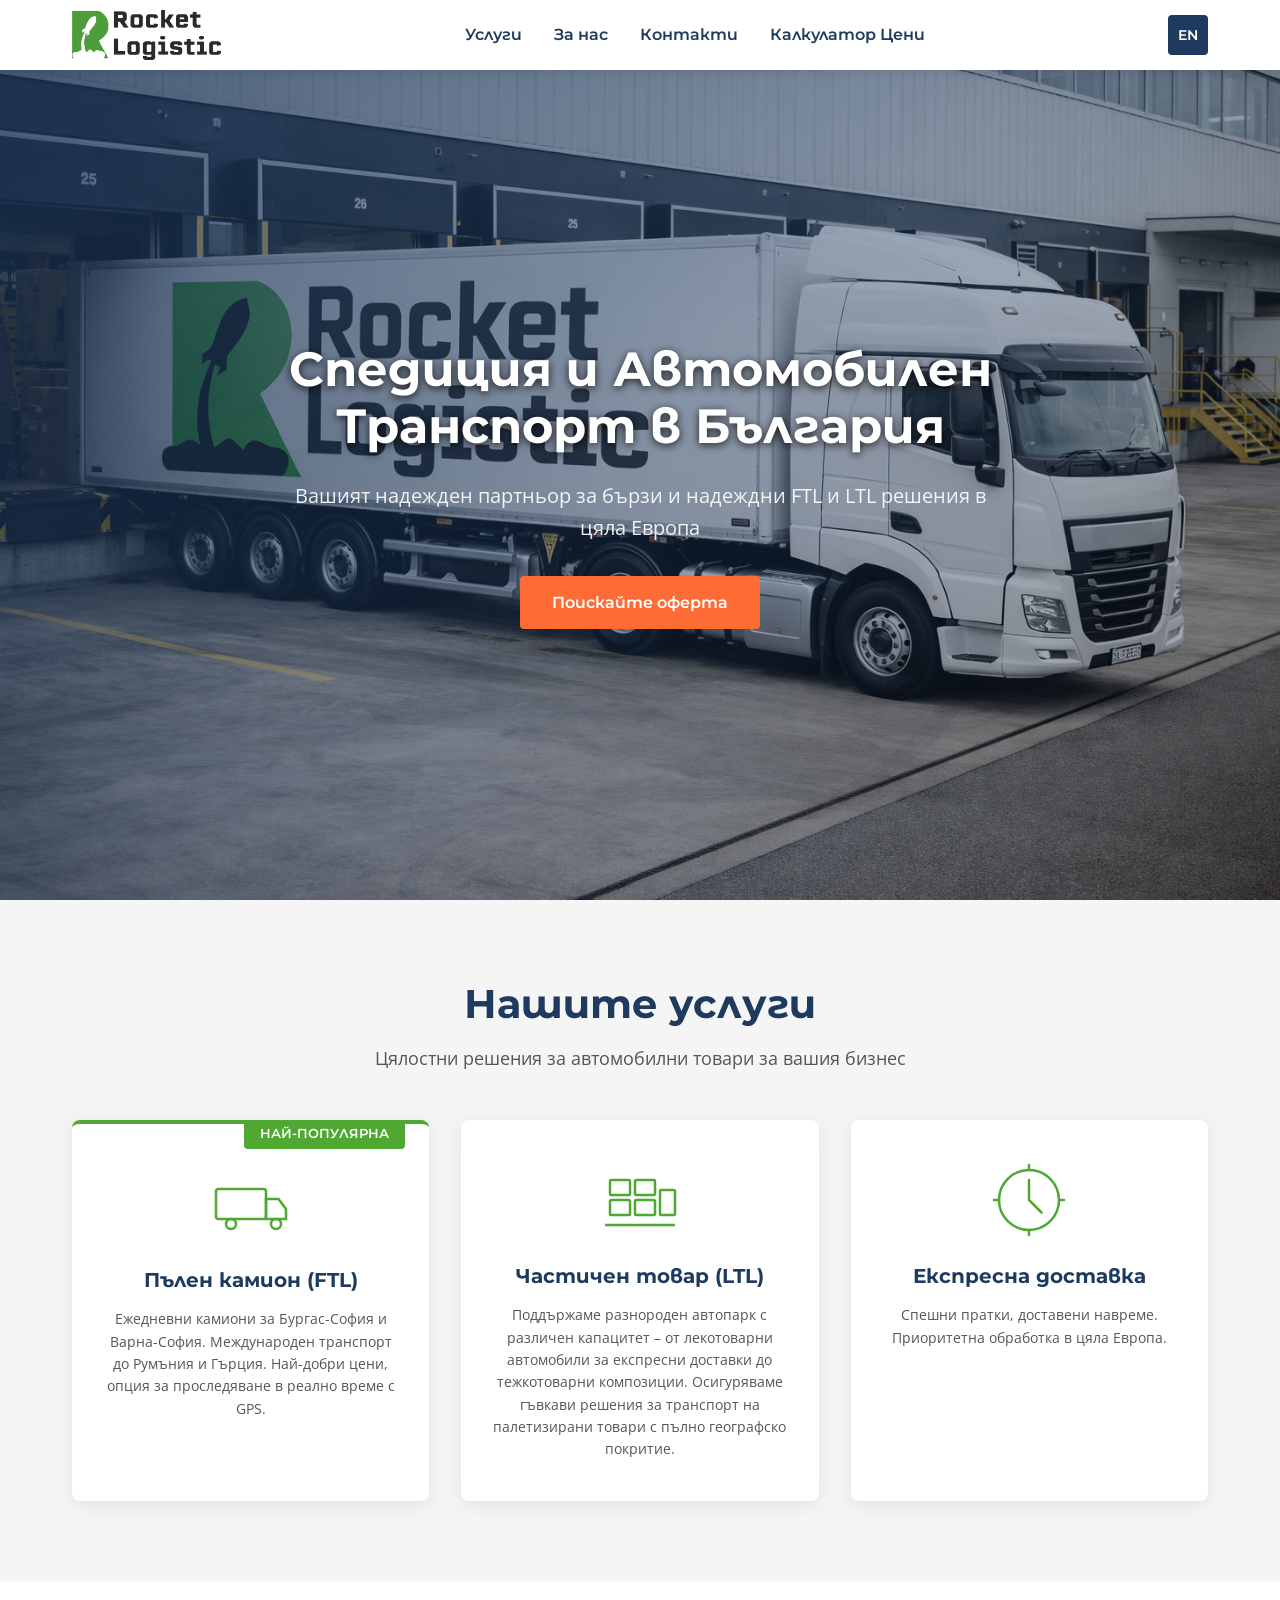
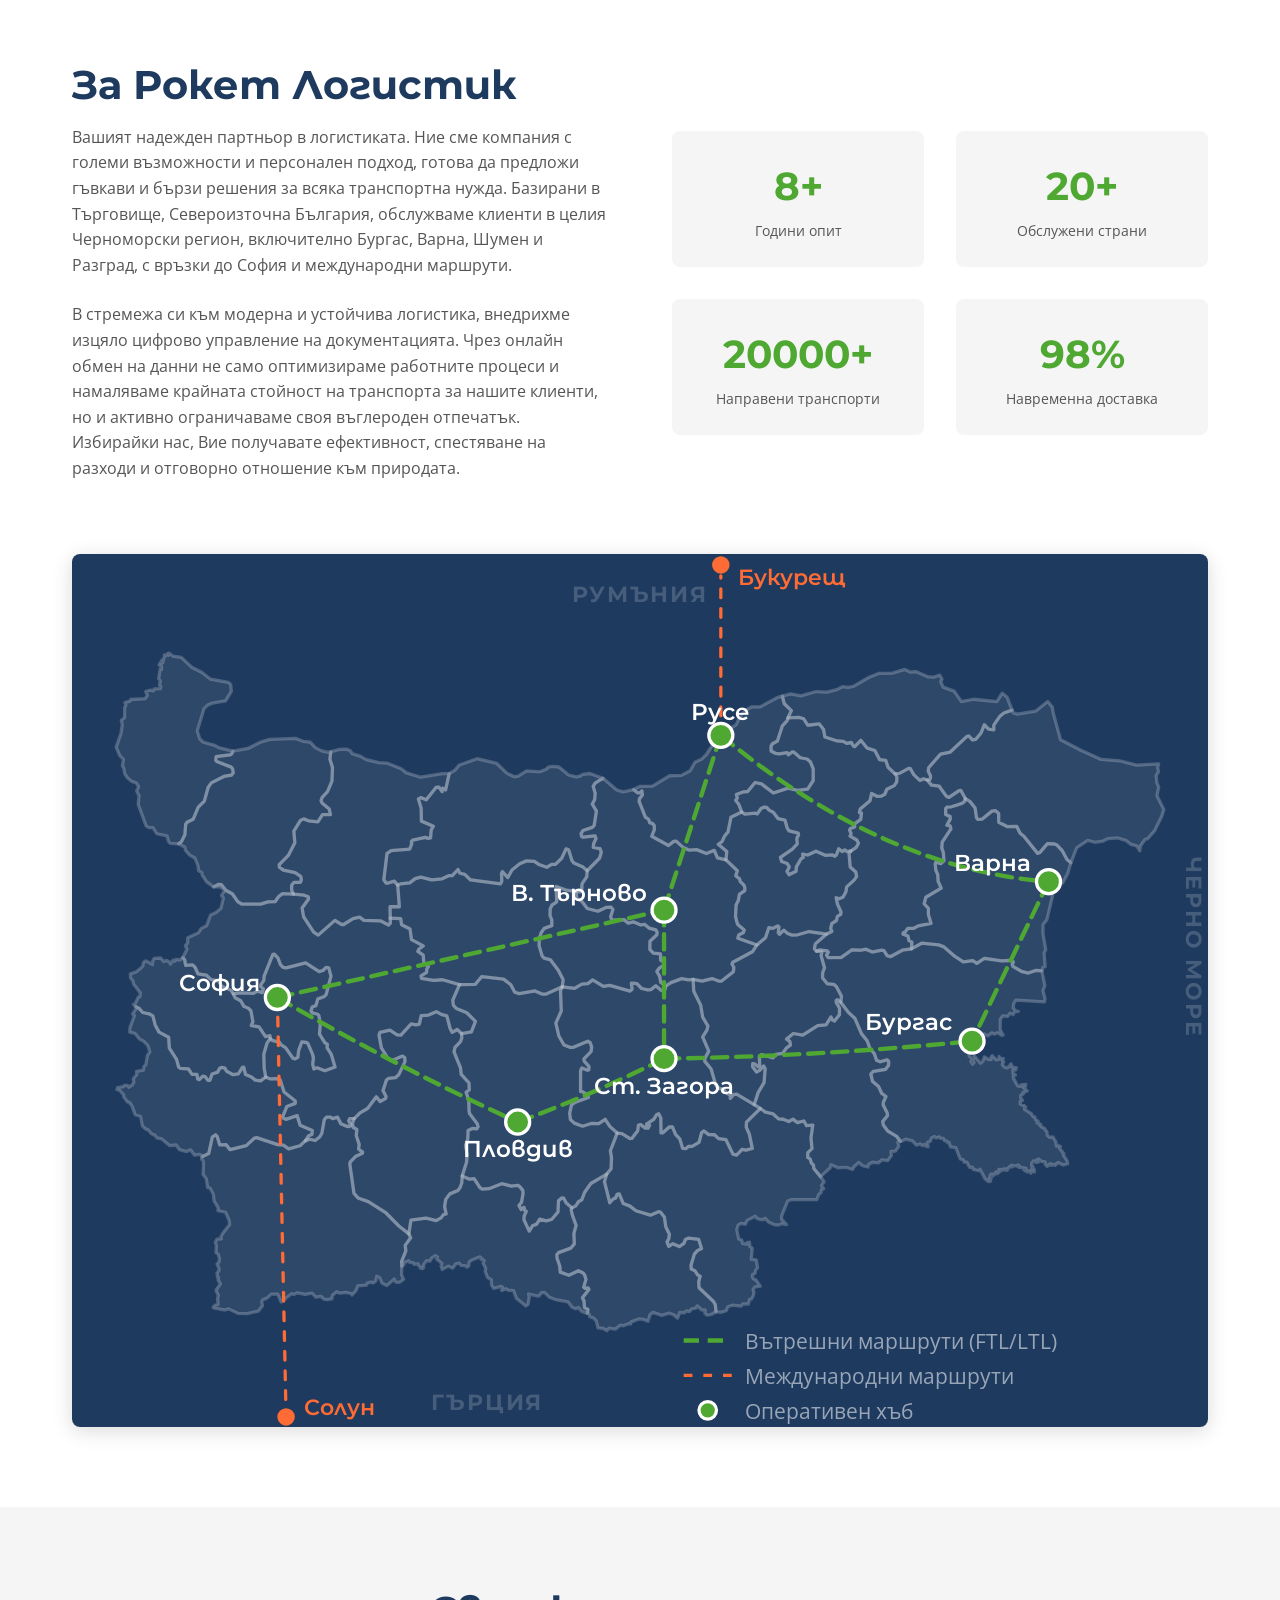
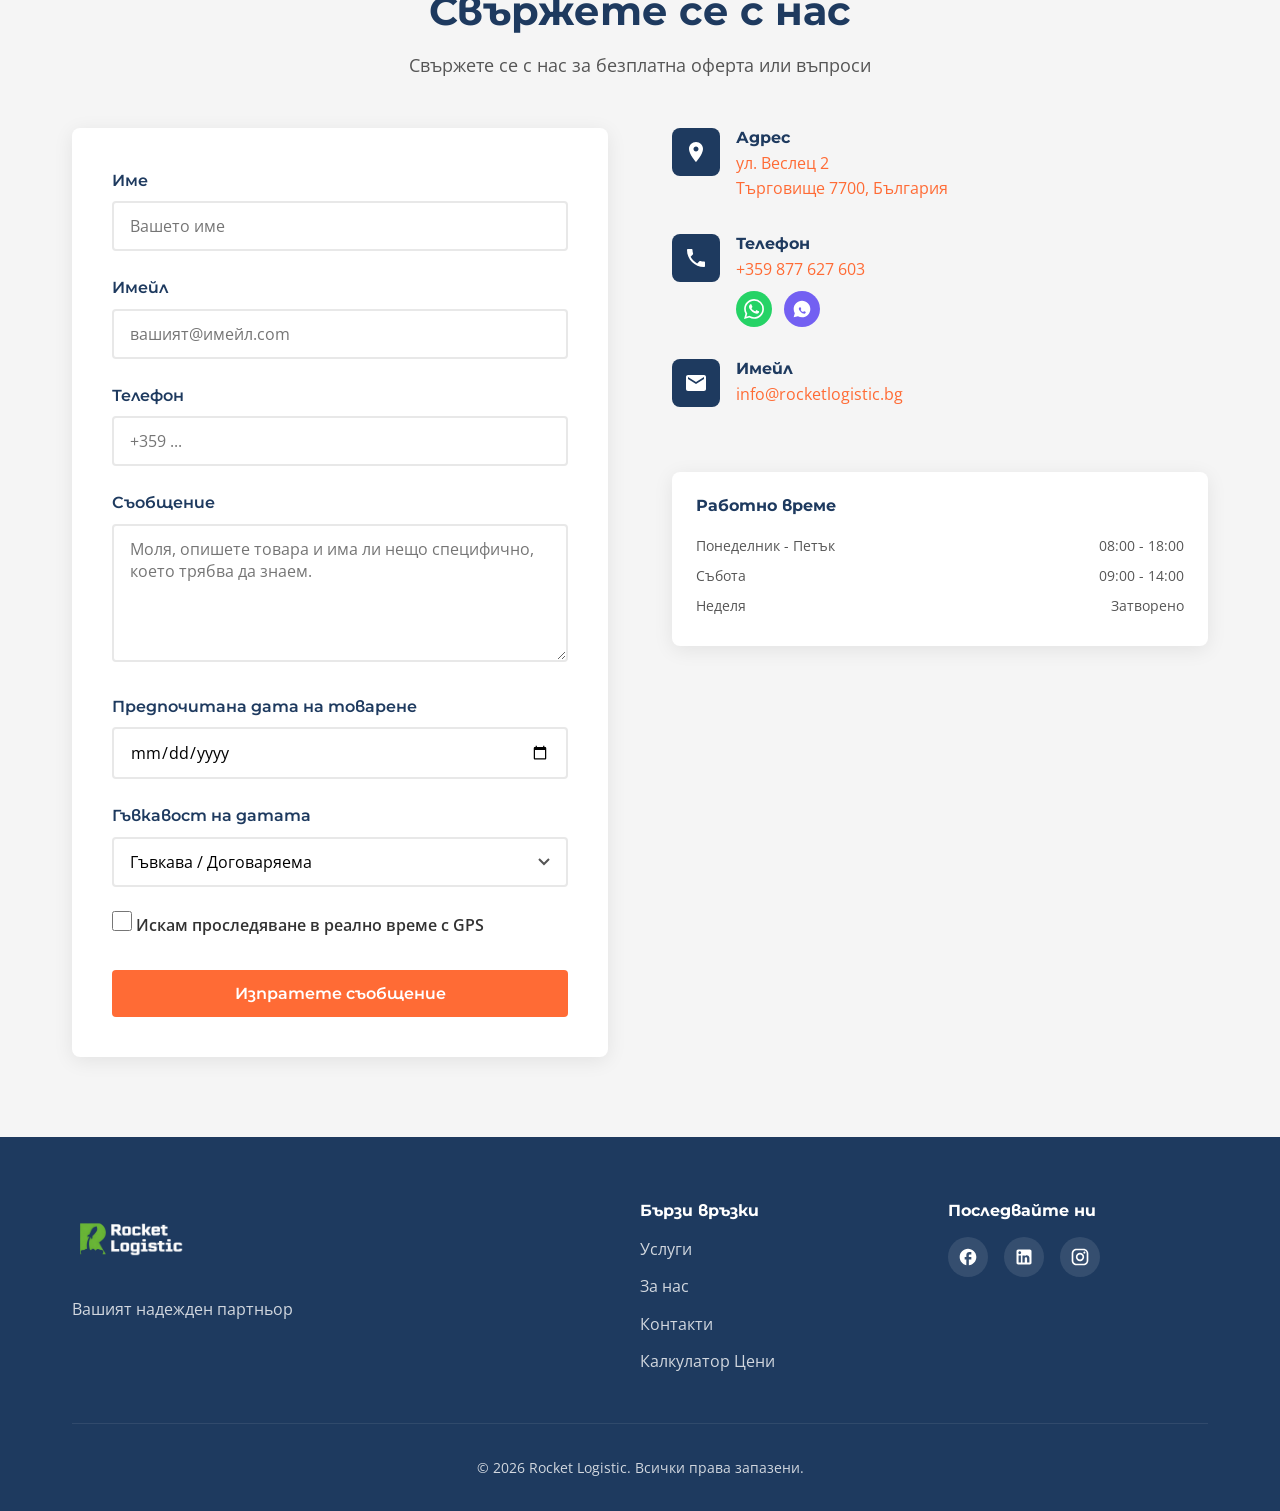
==== bg/index.html @ ae2fb365 "initial commit" ====
<!DOCTYPE html>
<html lang="bg">
<head>
    <meta charset="UTF-8">
    <meta name="viewport" content="width=device-width, initial-scale=1.0">
    <meta name="description" content="FTL и LTL спедиция от Търговище, България. Ежедневни маршрути Бургас-София, Варна-София. Международен транспорт до Румъния и Гърция. Поискайте безплатна оферта.">
    <title>Rocket Logistic | Спедиция България - FTL и LTL Транспорт</title>
    <link rel="canonical" href="https://rocketlogistic.bg/bg/">
    <link rel="alternate" hreflang="en" href="https://rocketlogistic.bg/">
    <link rel="alternate" hreflang="bg" href="https://rocketlogistic.bg/bg/">
    <link rel="alternate" hreflang="x-default" href="https://rocketlogistic.bg/">

    <!-- Open Graph -->
    <meta property="og:type" content="website">
    <meta property="og:title" content="Rocket Logistic | Спедиция България - FTL и LTL Транспорт">
    <meta property="og:description" content="Ежедневни FTL маршрути Бургас-София, Варна-София. Международен автомобилен транспорт до Румъния и Гърция. LTL палетизирани товари в цяла Европа.">
    <meta property="og:url" content="https://rocketlogistic.bg/bg/">
    <meta property="og:image" content="https://rocketlogistic.bg/assets/images/Truck with Rocket logistic logo.png">
    <meta property="og:locale" content="bg_BG">
    <meta property="og:locale:alternate" content="en_GB">
    <meta property="og:site_name" content="Rocket Logistic">

    <!-- Twitter Card -->
    <meta name="twitter:card" content="summary_large_image">
    <meta name="twitter:title" content="Rocket Logistic | Спедиция България">
    <meta name="twitter:description" content="Ежедневни FTL маршрути Бургас-София, Варна-София. Международен транспорт до Румъния и Гърция.">
    <meta name="twitter:image" content="https://rocketlogistic.bg/assets/images/Truck with Rocket logistic logo.png">

    <!-- Structured Data -->
    <script type="application/ld+json">
    {
        "@context": "https://schema.org",
        "@type": "FreightForwarder",
        "name": "Rocket Logistic",
        "url": "https://rocketlogistic.bg",
        "logo": "https://rocketlogistic.bg/assets/logo3.png",
        "image": "https://rocketlogistic.bg/assets/images/Truck with Rocket logistic logo.png",
        "description": "Спедиторска и транспортна фирма в Търговище, България. FTL, LTL и експресни доставки в цяла Европа.",
        "address": {
            "@type": "PostalAddress",
            "streetAddress": "ул. Веслец 2",
            "addressLocality": "Търговище",
            "postalCode": "7700",
            "addressCountry": "BG"
        },
        "geo": {
            "@type": "GeoCoordinates",
            "latitude": "43.2481",
            "longitude": "26.5756"
        },
        "telephone": "+359877627603",
        "email": "info@rocketlogistic.bg",
        "openingHoursSpecification": [
            {
                "@type": "OpeningHoursSpecification",
                "dayOfWeek": ["Monday","Tuesday","Wednesday","Thursday","Friday"],
                "opens": "08:00",
                "closes": "18:00"
            },
            {
                "@type": "OpeningHoursSpecification",
                "dayOfWeek": "Saturday",
                "opens": "09:00",
                "closes": "14:00"
            }
        ],
        "areaServed": ["BG","RO","GR","EU"],
        "priceRange": "$$",
        "foundingDate": "2018",
        "sameAs": []
    }
    </script>

    <link rel="preconnect" href="https://fonts.googleapis.com">
    <link rel="preconnect" href="https://fonts.gstatic.com" crossorigin>
    <link href="https://fonts.googleapis.com/css2?family=Montserrat:wght@400;600;700&family=Open+Sans:wght@400;600&display=swap" rel="stylesheet">
    <link rel="stylesheet" href="../css/style.css">
    <link rel="icon" type="image/png" href="../assets/emblem.png">
    <link rel="preload" as="image" href="../assets/images/Truck with Rocket logistic logo.png">
</head>
<body>
    <!-- Header / Navigation -->
    <header class="header" id="header">
        <nav class="nav container">
            <a href="index.html" class="nav__logo">
                <img src="../assets/logo3.png" alt="Rocket Logistic" class="nav__logo-img" width="150" height="50">
            </a>

            <div class="nav__menu" id="nav-menu">
                <ul class="nav__list">
                    <li class="nav__item">
                        <a href="#services" class="nav__link">Услуги</a>
                    </li>
                    <li class="nav__item">
                        <a href="#about" class="nav__link">За нас</a>
                    </li>
                    <li class="nav__item">
                        <a href="#contact" class="nav__link">Контакти</a>
                    </li>
                    <li class="nav__item">
                        <a href="../calculator/frontend/bg/index.html" class="nav__link">Калкулатор Цени</a>
                    </li>
                </ul>
            </div>

            <div class="nav__actions">
                <a href="../index.html" class="lang-toggle" id="lang-toggle" aria-label="Switch to English">
                    <span class="lang-toggle__text">EN</span>
                </a>
                <button class="nav__toggle" id="nav-toggle" aria-label="Меню">
                    <span></span>
                    <span></span>
                    <span></span>
                </button>
            </div>
        </nav>
    </header>

    <main>
        <!-- Hero Section -->
        <section class="hero" id="hero">
            <div class="hero__background"></div>
            <div class="hero__content container">
                <h1 class="hero__title">
                    Спедиция и Автомобилен Транспорт в България
                </h1>
                <p class="hero__subtitle">
                    Вашият надежден партньор за бързи и надеждни FTL и LTL решения в цяла Европа
                </p>
                <a href="#contact" class="btn btn--primary">Поискайте оферта</a>
            </div>
        </section>

        <!-- Services Section -->
        <section class="services" id="services">
            <div class="container">
                <h2 class="section__title">Нашите услуги</h2>
                <p class="section__subtitle">
                    Цялостни решения за автомобилни товари за вашия бизнес
                </p>

                <div class="services__grid">
                    <!-- Full Truck Load -->
                    <div class="service-card service-card--featured" data-badge="Най-популярна">
                        <div class="service-card__icon">
                            <svg viewBox="0 0 64 64" fill="none" xmlns="http://www.w3.org/2000/svg">
                                <rect x="4" y="20" width="40" height="24" rx="2" stroke="currentColor" stroke-width="2"/>
                                <path d="M44 28H54L60 36V44H44V28Z" stroke="currentColor" stroke-width="2"/>
                                <circle cx="16" cy="48" r="4" stroke="currentColor" stroke-width="2"/>
                                <circle cx="52" cy="48" r="4" stroke="currentColor" stroke-width="2"/>
                            </svg>
                        </div>
                        <h3 class="service-card__title">Пълен камион (FTL)</h3>
                        <p class="service-card__desc">
                            Ежедневни камиони за Бургас-София и Варна-София. Международен транспорт до Румъния и Гърция. Най-добри цени, опция за проследяване в реално време с GPS.
                        </p>
                    </div>

                    <!-- Less Than Truckload -->
                    <div class="service-card">
                        <div class="service-card__icon">
                            <svg viewBox="0 0 64 64" fill="none" xmlns="http://www.w3.org/2000/svg">
                                <rect x="8" y="16" width="16" height="12" rx="1" stroke="currentColor" stroke-width="2"/>
                                <rect x="28" y="16" width="16" height="12" rx="1" stroke="currentColor" stroke-width="2"/>
                                <rect x="8" y="32" width="16" height="12" rx="1" stroke="currentColor" stroke-width="2"/>
                                <rect x="28" y="32" width="16" height="12" rx="1" stroke="currentColor" stroke-width="2"/>
                                <rect x="48" y="24" width="12" height="20" rx="1" stroke="currentColor" stroke-width="2"/>
                                <line x1="4" y1="52" x2="60" y2="52" stroke="currentColor" stroke-width="2"/>
                            </svg>
                        </div>
                        <h3 class="service-card__title">Частичен товар (LTL)</h3>
                        <p class="service-card__desc">
                            Поддържаме разнороден автопарк с различен капацитет – от лекотоварни автомобили за експресни доставки до тежкотоварни композиции. Осигуряваме гъвкави решения за транспорт на палетизирани товари с пълно географско покритие.
                        </p>
                    </div>

                    <!-- Express Delivery -->
                    <div class="service-card">
                        <div class="service-card__icon">
                            <svg viewBox="0 0 64 64" fill="none" xmlns="http://www.w3.org/2000/svg">
                                <circle cx="32" cy="32" r="24" stroke="currentColor" stroke-width="2"/>
                                <path d="M32 16V32L42 42" stroke="currentColor" stroke-width="2" stroke-linecap="round"/>
                                <path d="M8 32H4M60 32H56M32 4V8M32 56V60" stroke="currentColor" stroke-width="2" stroke-linecap="round"/>
                            </svg>
                        </div>
                        <h3 class="service-card__title">Експресна доставка</h3>
                        <p class="service-card__desc">
                            Спешни пратки, доставени навреме. Приоритетна обработка в цяла Европа.
                        </p>
                    </div>
                </div>
            </div>
        </section>

        <!-- About Section -->
        <section class="about" id="about">
            <div class="container">
                <div class="about__grid">
                    <div class="about__content">
                        <h2 class="section__title" style="text-align:left;">За Рокет Логистик</h2>
                        <p class="about__text">
                            Вашият надежден партньор в логистиката. Ние сме компания с големи възможности и персонален подход, готова да предложи гъвкави и бързи решения за всяка транспортна нужда. Базирани в Търговище, Североизточна България, обслужваме клиенти в целия Черноморски регион, включително Бургас, Варна, Шумен и Разград, с връзки до София и международни маршрути.
                        </p>
                        <p class="about__text">
                            В стремежа си към модерна и устойчива логистика, внедрихме изцяло цифрово управление на документацията. Чрез онлайн обмен на данни не само оптимизираме работните процеси и намаляваме крайната стойност на транспорта за нашите клиенти, но и активно ограничаваме своя въглероден отпечатък. Избирайки нас, Вие получавате ефективност, спестяване на разходи и отговорно отношение към природата.
                        </p>
                    </div>

                    <div class="about__stats">
                        <div class="stat">
                            <span class="stat__number">8+</span>
                            <span class="stat__label">Години опит</span>
                        </div>
                        <div class="stat">
                            <span class="stat__number">20+</span>
                            <span class="stat__label">Обслужени страни</span>
                        </div>
                        <div class="stat">
                            <span class="stat__number">20000+</span>
                            <span class="stat__label">Направени транспорти</span>
                        </div>
                        <div class="stat">
                            <span class="stat__number">98%</span>
                            <span class="stat__label">Навременна доставка</span>
                        </div>
                    </div>
                </div>

                <div class="about__image">
                    <div role="img" aria-label="Карта на маршрутите на Rocket Logistic в България" style="border-radius:8px;box-shadow:0 4px 20px rgba(0,0,0,0.15);overflow:hidden;">
                        <svg viewBox="0 0 520 400" xmlns="http://www.w3.org/2000/svg" style="width:100%;height:auto;display:block;background:#1E3A5F;">
                            <style>
                                .rm-fill { fill: rgba(255,255,255,0.07); }
                                .rm-outline { fill: none; stroke: rgba(255,255,255,0.22); stroke-width: 1.5; stroke-linejoin: round; }
                                .rm-rd { stroke: #4EA831; stroke-width: 2; fill: none; stroke-dasharray: 7 4; stroke-linecap: round; animation: rm-flow-d 4s linear infinite; }
                                .rm-ri { stroke: #FF6B35; stroke-width: 1.5; fill: none; stroke-dasharray: 4 5; stroke-linecap: round; animation: rm-flow-i 3.5s linear infinite; }
                                @keyframes rm-flow-d { to { stroke-dashoffset: -44; } }
                                @keyframes rm-flow-i { to { stroke-dashoffset: -36; } }
                                .rm-hub { fill: #4EA831; stroke: #fff; stroke-width: 1.5; }
                                .rm-intl { fill: #FF6B35; }
                                .rm-lbl { font-family: 'Montserrat', sans-serif; font-size: 10.5px; font-weight: 600; fill: #fff; }
                                .rm-lbl-i { font-family: 'Montserrat', sans-serif; font-size: 10px; font-weight: 600; fill: #FF6B35; }
                                .rm-lbl-r { font-family: 'Montserrat', sans-serif; font-size: 10px; font-weight: 700; fill: rgba(255,255,255,0.18); letter-spacing: 0.09em; text-transform: uppercase; }
                                .rm-leg { font-family: 'Open Sans', sans-serif; font-size: 9.5px; fill: rgba(255,255,255,0.55); }
                            </style>

                            <!-- Region labels outside Bulgaria border -->
                            <text class="rm-lbl-r" x="260" y="22" text-anchor="middle">Румъния</text>
                            <text class="rm-lbl-r" x="190" y="392" text-anchor="middle">Гърция</text>
                            <text class="rm-lbl-r" x="510" y="180" text-anchor="middle" transform="rotate(90,510,180)">Черно море</text>

                            <!-- Bulgaria outline (province-level geographic paths from bulgaria.svg) -->
                            <g transform="translate(20,45) scale(0.7836)" style="fill:rgba(255,255,255,0.07);stroke:rgba(255,255,255,0.22);stroke-width:1.92;stroke-linejoin:round;">
                                <path d="m 110.72813,285.41737 2.65,-0.98 3.16,0.75 2.6,-2.03 1.29,-2.22 1.43,-7.87 1.18,-1.51 2.39,-0.09 1.32,0.9 2.86,-0.81 1.92,3.83 3.38,1.53 1.53,0.08 1,-0.81 -1.33,-2.4 0.53,-1.33 2.72,0 0,0 -1,2.41 0.27,2.57 2.21,1.33 -0.29,3.62 1.69,5.06 -0.35,2.7 2.36,1.84 -0.06,0.62 -3.88,1.71 -3.21,3.3 -0.35,1.29 2.47,17.2 2.35,2.64 6.02,2.12 10.33,6.66 7.51,7.61 5.82,4.57 0,0 1.06,2.27 -3.17,4.45 0.35,3.28 -2.46,6.06 0.13,2.87 0,0 -0.17,5.02 1.21,2.54 -2.32,1.84 -2.33,-0.17 -0.82,-1.73 -4.36,3.82 -2.86,-1.56 -1.23,-2.91 -1.73,-1.05 -0.65,2.91 -1.48,1.02 -1.22,-0.44 -2.18,0.55 -0.61,1.22 -4.95,0.44 -1.1,2.79 -2.26,2.5 -0.64,-0.79 -2.9,-0.7 -3.47,0.45 -1.97,-0.76 -2.46,1.97 -0.42,2.08 -2.81,0.43 -1.82,-0.24 -1.79,-1.66 -2.92,0.41 -2.2,-2.26 -4.02,0.76 -4.69,-0.96 -1.63,0.9 -1.67,-0.31 -6.030001,4.78 -1.99,-4.55 -3.8,-0.07 -2.49,2.34 -2.47,0.94 -0.57,1.05 0.43,2.43 -2.37,3.16 -6.63,1.48 -5.29,-0.13 -5.54,-2.64 -2.06,0.68 -6.56,-1.25 -0.38,-0.32 1.19,-1.36 1.68,-0.41 -0.34,-3.43 0.52,-1.72 -1.42,-3.08 2.61,-3.72 -1.38,-2.27 0.27,-1.42 -0.62,-0.29 -0.25,-2.31 1.02,-1.22 0.1,-1.58 -1.13,-2.54 1.13,-1.06 0.27,-2.33 -0.73,-2.28 -1.28,-1.08 0.21,-4.03 -0.63,-1.91 1.04,-1.77 2.51,-0.18 -0.28,-1.07 1.12,-2.18 3.96,-5.01 -0.19,-2.44 -2.13,-4.87 -4.44,-0.93 0.09,-1.81 -2.38,-3.83 -0.42,-3.93 -2.02,-3.79 -1.33,-0.11 -0.74,-5.09 -1.96,-2.64 0.31,-5.24 -0.17,-2.66 -0.94,-0.94 0.25,-1.44 0,0 3.92,-1.89 2.09,-9.61 1.88,-1.37 0.97,1.09 1.51,4.9 3.75,-0.17 2.25,2.94 9.47,-2.38 4.83,-4.42 1.22,-0.28 12.29,4.11 3.36,0.27 3.040001,2.19 6.68,-1.81 z"/>
                                <path d="m 464.82813,173.25737 5.98,-3.33 9.9,0.96 3.05,1.19 6.29,5.43 5.07,3.31 5.57,-0.69 2.35,1.6 4.41,-2.99 9.97,1.57 4.68,-0.27 2.27,0.79 -0.65,1.76 0.37,0.87 4.94,2.9 4.1,1.02 4.35,-1.54 3.56,0.21 0,0 1.76,8.65 -1.13,2.86 1.21,4.69 -0.33,1.99 -16.67,-1.01 -1.2,1.74 -0.4,2.67 1.31,1.72 1.67,0.38 -2.1,0.16 -0.85,1.67 -1.83,-0.77 -1.49,1.92 -2.85,-0.3 -1.37,2.07 -0.06,5.94 1.64,3.11 -0.69,0.2 -2.61,-1.57 -1.63,0.89 -1.63,-0.75 -2.38,1.76 -2.08,-1.1 -1.91,0.48 -2.72,3.68 -0.71,5.73 -0.89,-0.74 -0.33,0.37 -0.6,-0.28 -0.61,0.73 -0.17,-0.57 -0.79,0.98 -0.08,2.35 1.67,1.68 0.03,0.99 -0.69,0.59 0.96,1.6 0.93,-0.99 -0.85,-1.15 0.99,-2.63 3.57,4.31 1.48,-1.18 0.87,-2.51 2.17,1.34 1.74,0.13 -0.24,-1 0.85,-1.28 2.35,2.44 1.6,-0.36 0.17,-1.55 0.95,1.47 1.39,-0.32 -0.35,1.51 0.59,0.44 -0.82,1.68 1.45,1.56 1.5,0.3 1.51,-1.24 0.32,-0.88 0.45,-0.21 -0.24,0.86 0.71,0.08 0.15,1.31 2.39,-0.1 -0.45,1.41 -1.6,0.32 0.1,1.72 1.41,0.82 -1.29,0.87 0.15,1.15 2.51,4.46 1.69,0.24 0.32,-0.91 2.67,-0.25 -0.38,1.62 -0.89,0.4 2.1,1.79 -2.37,0.91 0.29,0.7 -1.7,1.04 -0.02,1.34 1.04,1.54 -1.24,0.36 0.01,1.9 2.21,0.78 0.87,0.95 -0.6,0.08 -0.02,1.17 3.84,2.45 1.15,1.8 0.98,0.08 0.39,1.67 1.53,0.94 -0.57,1 0.89,0.11 0.5,0.95 0.67,-0.34 0.26,1.53 1.86,0.86 1.53,2.09 0.31,2.06 1.28,1.1 1.88,-0.18 1.68,2.76 0.49,2.71 0.04,-0.87 2.18,0.96 -0.49,1 2.58,3.32 -0.35,0.68 2.18,3.22 0.32,1.89 -2.54,0.73 -3.04,-1.47 -1.67,1.69 -0.39,-0.68 -1.42,0.6 -0.71,-0.96 -0.4,1.01 -0.7,-0.69 -1.06,1.31 -1.1,-1.18 -0.09,-1.42 -2.1,-0.34 -1.78,-1.43 0.21,1.33 -0.6,0.56 -0.45,-1.47 -0.63,1.61 -1.35,-1 -1.17,1.54 -0.01,1.27 0.69,0.35 -0.53,1.35 1.22,0.18 0.24,1.89 -2.02,-0.8 -0.01,1.55 -1.15,-1.4 -0.92,0.67 -0.29,-0.84 -1.19,0.17 0.69,-1.47 -0.86,-0.21 -0.45,0.85 -0.54,-1.1 -2.28,-0.05 0.55,-0.54 -1.08,-0.98 -0.45,0.8 -3.36,-0.58 0.47,0.91 -1.75,-0.06 -1.3,2.07 -0.26,-0.8 -1,0.73 -0.34,-0.77 -1.31,0.85 -0.38,-0.58 -0.4,0.54 -1.15,-0.47 0.73,1.1 -1.43,1.31 -0.67,0.18 -0.25,-1.1 -1.58,2.12 -0.11,-0.71 -1.32,-0.07 -0.73,1.77 0.91,0.51 -1.32,0.59 0.95,1.19 -1.13,0.24 -2.03,-1.58 -3.03,-5.6 -0.77,0.85 -3.19,-0.81 -0.35,-1.22 -1.78,0.03 -1.62,-3.04 -1.49,0.05 -0.65,-1.36 -1.7,-0.51 -2.57,-6.67 -3.11,-0.41 -0.98,-2.76 -0.85,0.21 -0.58,-1.02 -1.15,-0.09 -0.66,-1.33 -1.66,0.05 -0.54,-0.87 -2.01,0.53 -0.93,-0.74 -1.77,0.87 -0.6,1.8 -1.68,0.71 0.3,2.56 -1.49,-0.42 -0.47,-0.95 -1.24,0.66 -1.48,-0.91 -2.12,0.64 -2.25,-2.51 -4.01,-0.91 -2.98,1.34 0,0 -2.22,-2.98 -5.12,-3 -2.7,-3.63 -0.34,-2.12 2.79,-3.29 -0.16,-1.61 -2.32,-4.6 0.03,-1.65 1.56,-3.4 -2.5,-1.87 -1.81,-3.93 -3.54,-3.03 -0.97,-4.24 1.28,-1.52 7.2,-1.23 1.84,-2.28 0.07,-2.48 -0.84,-0.85 -4.23,1.18 -1.98,-0.88 -1.34,-3.89 -2.54,-3.05 -1.6,-4.4 -3.34,-4.21 -3.86,-8.94 -3.69,-3.39 -4.53,-5.96 0,0 0.37,-3.62 -2.91,-5.52 -1.37,-1.29 -3.98,-0.45 -2.73,-3.35 -0.03,-2.96 1.13,-2.97 -1.98,-7.05 0.44,-2.58 -3.11,-0.05 0,0 1.68,-0.83 4.57,0.59 0.64,0.72 -1.05,1.86 0.92,1.36 7.6,-0.07 6.32,-4.47 4.95,0.25 3.08,-0.61 3.91,1.64 5.55,-1.09 1.23,0.32 1.8,2.89 2.01,0.57 7.24,-3.89 4.9,-0.67 z"/>
                                <path d="m 496.33813,85.427375 2.83,1.82 2.85,3.73 0.83,5.69 0.82,0.88 2.4,-0.06 5.8,-4.72 2.08,-0.27 1.84,1.65 0.03,5.13 5.17,2.599995 5.3,-0.25 2.04,4.05 2.21,1.78 8,10 1.27,-0.47 4.47,-5.21 4.12,0.21 1.48,0.6 3.16,3.43 2.68,5.07 2.25,1.88 0,0 -1.8,6.16 -3.09,5.74 -6.11,1.22 -1.78,1.16 -0.25,2 -0.22,-1.05 -1.42,0.12 1.14,0.42 -0.82,0.84 0.64,1.58 2.9,0.2 0.19,0.56 -3.31,14.15 -2.33,3.14 0.01,5.02 1.59,9.49 -0.94,1.8 0.6,8.09 -1.28,0.4 -0.63,2.02 0,0 -3.56,-0.21 -4.35,1.54 -4.1,-1.02 -4.94,-2.9 -0.38,-0.87 0.65,-1.75 -2.27,-0.79 -4.68,0.27 -9.97,-1.57 -4.42,2.99 -2.34,-1.59 -5.57,0.69 -5.07,-3.32 -6.3,-5.43 -3.05,-1.18 -9.9,-0.96 -5.98,3.33 0,0 0.28,-3.91 -1.69,-0.94 -0.6,-2.68 -2.92,-1.11 0.18,-0.85 1.22,-0.55 1.46,-1.99 3.47,0 2.61,-1.4 7.46,-1.49 -1.56,-5.17 0,0 0,-3.58 0,0 -2.47,-2.7 1,-3.81 8.98,-5.3 -1.85,-4.07 -0.2,-3.9 -1.1,-2.44 -0.39,-3.59 0.45,-1.19 2.75,0.88 1.92,-1.72 -0.36,-4.79 -0.91,-2.71 0.26,-3.33 5.09,-7.72 -0.46,-1.77 -1.88,-0.41 1.92,-3.559995 0,-1.47 -2.65,-1.18 0.01,-3.54 0.71,-0.79 2.74,-0.23 6.08,-2.02 1.24,-0.86 z"/>
                                <path d="m 296.43813,81.507375 6.05,-1.33 0,0 2.33,1.92 1.45,-0.05 1.08,-1.14 0.35,2.39 -1.72,2.29 -0.2,1.54 3.64,9.2 1.9,1.24 0.63,1.96 1.73,0.549995 0.9,1.14 0.09,2.38 -1.55,3.87 9.84,5.38 3,-2.41 1.48,-0.15 3.98,3.65 3.36,1.58 4.55,-0.24 5.74,2.26 4.59,-1.86 1.88,4.46 4.98,1.12 0,0 6.64,6.36 -0.95,2.9 2.32,1.9 0.25,1.38 2.32,2.37 0.42,1.34 -0.05,1.72 -3.11,2.17 -0.64,3.54 -1.28,2.61 -0.37,6.7 0.81,3.43 0.65,1.45 3.63,3.08 -0.45,1.46 -2.74,1.43 -0.53,1.93 11.15,3.91 0,0 -2.64,4.02 -11.45,6.08 -0.5,1.03 1.13,2.06 -0.32,2.51 -6.82,5.42 -1.47,0.08 -4.14,-1.55 -5.83,1.44 -5.25,-0.97 0,0 -2.72,0.28 -3.91,-0.71 -6.3,2.33 -3.09,2.03 0,0 -2.93,-2.32 -0.58,-3.38 -1.64,-2.82 1.25,-1.77 2.63,-1.79 0.34,-2.05 -2.03,-1 -0.07,-3.63 -4.23,-0.54 -2,-2.14 0.09,-4.73 4.02,-3.85 0.16,-1.4 -0.8,-1.43 -3.97,-1.05 -2.63,-2.22 -2.15,0.43 -4.11,-1.78 -3.29,0.71 -2.45,-2.11 -7.02,0.35 -0.76,-2.03 1.35,-4.23 -1.03,-1.27 -2.71,0.03 -5.01,2.29 -6.23,-1.61 -3.01,-3.93 -3.11,-2.11 -0.52,-3.9 0,0 2.14,0.3 1.28,-0.9 0.11,-3.84 2.82,-4.19 0.24,-3.46 0,0 7.19,-7.32 1.05,-3.52 -0.79,-2.11 -3.89,-0.76 0.23,-2.22 1.36,-2.89 -0.52,-1.52 -6.92,0.75 -0.95,-0.47 -0.34,-1.61 1.1,-1.82 5.47,-1.83 1.09,-1.18 1.33,-8.349995 -2.43,-4.03 1.38,-2.7 0.31,-3.68 -1.18,-4.03 1.15,-1.94 4.59,-2.86 0,0 8.07,6.88 z"/>
                                <path d="m 31.778129,1.0173749 1.54,1.17 4.97,0.76 6.06,5.74 5.86,2.9900001 5.2,4.02 10.29,1.84 1.47,1.3 0.42,3.84 -3.38,5.7 -7.76,1.3 -2.5,1.02 -2.35,2.19 -3.96,13.06 1.51,4.67 2.07,1.92 6.69,1.78 2.26,1.38 8.34,2.04 0,0 -0.82,1.73 -0.99,0.47 -8.02,1.04 -0.2,2.08 0.57,0.76 8.47,3.25 0.81,1.07 0.31,2.39 -0.95,1.17 -4.54,0.82 -7.29,3.75 -1.83,2.53 -2.25,8.13 -3.54,3.55 -3.02,7.09 -3.51,1.71 -0.82,1.119995 -0.46,6.18 -2.07,4.06 -1.56,1.21 0,0 -4.96,-0.28 -0.91,-0.93 -1,-3.45 -5.93,-1.2 -2.2,-3.58 -2.42,-0.04 -1.65,-1.03 -4.58,-12.489995 0.47,-5.05 -1.38,-2.84 1.14,-2.34 -1.25,-2.3 -2.6799996,-0.9 -2.61,-2.12 -1.63,-2.46 -0.48,-3.17 -0.82,-1.22 0.63,-3.93 -2.16,-2.13 -2.11000001,-4.99 2.80000001,-7.87 0.78,-5.29 -0.56,-2.38 1.9,-1.78 0.03,-5.85 0.71,-1.31 -0.53,-1.6 2.95,-0.84 0.44,-0.91 8.3099996,-0.46 1.43,-1.86 -0.99,-2.36 2.77,-0.82 1.7,0.45 0.51,-1.17 3.59,-0.12 0.28,-1.28 -0.82,-0.73 0.47,-2.55 -0.95,-1.39 0.91,-5.6100001 0.83,0.29 0.01,-1.57 -1.45,-1.04 0.65,-1.2 0.59,0.39 0.89,-0.54 -0.77,-1.17 1.22,-0.23 -0.37,-0.6 0.96,-1.21 -0.14,-1.31 0.9,0.53 1.09,-1.32 0.49,1.08 0.38,-1.28 z"/>
                                <path d="m 153.71813,64.427375 4.72,0.28 8.32,3.31 3.05,2.41 8.29,2.55 12.77,-2.12 3.95,0.04 0,0 -2.11,9.53 -1.66,-1.06 -0.37,2.02 -1.81,-2.56 -1.74,0.11 -5.7,7.25 -3.23,-1.3 -1.37,0.8 1.62,5.45 0.15,7.48 6.95,2.939995 -1.23,2.2 -0.39,4.64 -1.43,0.31 -1.67,-0.62 -7.24,1.61 -0.87,0.75 0.23,1.28 -1.17,3.2 -10.96,0.97 -2.36,1.74 -1.82,15.25 1.31,1.9 0.76,0.11 4.04,-1.26 2,2.39 0,0 0.96,12.61 -5.43,-0.01 0.1,6.66 0,0 0.1,2.93 -1.08,1.08 -4.8,-2.44 -9.58,-0.26 -2.55,-1.89 -3.82,0.81 -5.53,3.48 -1.32,0 -3.72,-2.4 -9.78,8.62 -2.65,-1.73 -5.9,-9 -0.85,-5.12 3.77,-5.3 -0.18,-1.31 -2.4,-0.88 -6.23,-0.56 0,0 -1.06,-2.3 -0.03,-2.96 1.4,-1.72 3.7,0.05 0.6,-1.34 -0.36,-2.13 -3.32,-2.23 -6.820001,-1.42 -2.36,-1.79 -0.08,-1.43 5.310001,-5.37 3.82,-7.4 -0.59,-6.82 3.87,-6.269995 1.85,-0.89 2.84,1.13 5.48,0.6 2.69,-4.18 4.62,0 -0.66,-3.31 -4.07,-3.38 -0.72,-1.42 0.65,-2.05 3.11,-3.24 2.6,-6.19 0.32,-7.93 -1.5,-4.79 0.49,-4.46 0,0 5.09,-1.37 3.97,-0.12 2.2,0.75 1.28,1.9 4.56,1.42 3.62,2.05 z"/>
                                <path d="m 268.83813,139.70737 0.52,3.9 3.11,2.11 3.01,3.93 6.23,1.61 5.01,-2.29 2.71,-0.03 1.03,1.27 -1.35,4.23 0.76,2.03 7.02,-0.35 2.45,2.11 3.29,-0.71 4.11,1.78 2.15,-0.43 2.63,2.22 3.97,1.05 0.8,1.43 -0.16,1.4 -4.02,3.85 -0.09,4.73 2,2.14 4.23,0.54 0.07,3.63 2.03,1 -0.34,2.05 -2.63,1.79 -1.25,1.77 1.64,2.82 0.58,3.38 2.93,2.32 0,0 -0.19,1.66 -2.33,0.96 -3.23,-2.8 -2.91,2.21 -1.83,0.18 -3.55,-0.8 -2.88,-2.92 -3.14,-0.24 0.43,3.62 -1.16,1.03 -11.92,-3.3 -3.7,0.56 -6.24,-3.77 -2.84,2.19 -3.52,0.27 -4.22,2.51 -7.19,-0.91 0,0 0.52,-4.09 -2.83,-5.58 -4.52,-6.06 -3.77,-1.02 -1.17,-1.37 -1.71,-5.82 0,-3.91 1.17,-3.8 1.76,-2.52 4.47,-1.58 -0.05,-3.37 -1,-2.43 0.07,-3.92 1.03,-2.3 2.78,-1.91 -0.28,-8.95 5.69,2.06 z"/>
                                <path d="m 547.67813,35.407375 4.28,15.68 11.54,6 12.2,5.46 10.83,0.82 9.72,2.53 13.01,-0.7 -0.54,2.02 0.48,2.54 -1.41,2.25 0.5,4.52 1,2.13 -1.01,5.1 3.99,8.02 -1.15,3.85 -4.15,8.539995 -4.11,4.68 -1.58,0.5 -2.62,3.68 -0.41,2.94 -1.83,-2.85 -3.32,-0.9 -2.69,-2.18 -5.04,-1.58 -5.82,0.39 -2.65,1.4 -4.89,0.72 -4.2,-1.08 -6.39,4.28 -3.45,8.8 0,0 -2.25,-1.88 -2.68,-5.07 -3.16,-3.43 -1.48,-0.6 -4.12,-0.21 -4.47,5.21 -1.27,0.47 -8,-10 -2.21,-1.78 -2.04,-4.05 -5.3,0.25 -5.17,-2.599995 -0.03,-5.13 -1.84,-1.65 -2.08,0.27 -5.8,4.72 -2.4,0.06 -0.82,-0.88 -0.83,-5.69 -2.85,-3.73 -2.83,-1.82 0,0 -2.59,-4.75 -1.11,0.06 -5.84,3.99 -1.5,-0.58 -4.26,-5.93 -4.52,-0.63 -2.49,-2.96 0,0 1.54,-0.23 0.37,-0.85 0.04,-1.38 -1.32,-2.67 0.21,-2.07 6.96,-7.95 5.7,-1.2 9.71,-9.15 1.19,-0.24 2.03,2.31 1.99,-0.37 3.04,-3.65 1.94,-4.91 2.46,2.64 3.05,0.38 0.01,-2.78 3.73,-5.35 2.15,-1.7 4.81,-1.66 0,0 0.64,1.59 2.42,0.73 10.65,-1.73 7.11,-5.64 2.65,3.28 z"/>
                                <path d="m 286.83813,304.80737 -1.32,4.43 3.11,12.3 1.91,-2.17 1.42,-0.54 0.93,-2.12 1.26,-0.32 2.35,5.64 3.94,1.51 3.44,2.66 8.48,2.61 4.71,-2.02 1.21,0.27 2.21,2.78 0.9,5.92 2.07,4.14 -0.39,2.79 -0.99,1.73 1.02,2.58 2.39,-1.53 3.74,1.66 2.74,-1.83 0.8,-2.28 1.96,-0.86 5.84,0.78 1.65,5.34 -2.42,1.25 -1.77,2.02 -1.93,6.44 0.12,2.29 2.13,0.94 1.68,2.59 1.38,0.66 -0.83,3.31 0.18,3.42 8.46,8.06 1.02,1.77 0.47,4.21 0,0 -2.82,1.59 -2.36,0.4 -1.38,-1.09 0.19,-1.94 -1.75,0.08 -2.93,-2.49 -0.69,1.28 -2.65,0.54 -1.1,1.49 -1.67,-0.42 -1.53,1.17 -2.51,-0.28 -1.28,3.4 -2.28,-1.96 -2.55,-0.96 -4.39,1.28 -5.11,-1.71 -1.66,1.19 -1.32,3.99 -2.76,-1.18 -2.66,-0.19 -4.31,1.69 -0.39,1.25 -1.22,-0.17 -3.08,1.22 -1.61,-0.41 -3.11,2.39 -3.61,-0.54 -1.26,1.37 -2.03,-1.23 -3.14,-0.35 -1.08,-4.26 -1.56,-1.51 -2.17,-0.82 -0.33,-1.39 -1.04,-0.51 0,0 0.32,-2.29 -2.03,-1.06 -0.23,-3.71 -0.95,-2.04 3.75,-4.82 -0.43,-0.99 -1.92,0.27 -0.67,-0.58 1.31,-4.61 -0.7,-2.46 -0.94,-1.34 -2.79,-1.25 -5.54,2.66 -5.05,-1.88 -0.26,-3.45 -1.59,-4.69 -0.17,-1.93 1,-1.29 7.16,-2.62 2.1,-2.45 -0.27,-6.12 1.29,-4.77 -2.15,-5.88 -0.74,-3.12 0.4,-1.19 0,0 2.2,-1.07 1.8,-2.63 1.78,-0.96 1.7,-4.49 3.62,-5.09 z"/>
                                <path d="m 11.768129,207.05737 1.77,0.82 2.24,2.53 3.69,0.76 2.25,1.21 1.35,5.31 2.26,4.18 5.6,2.97 0.42,6.32 4.21,6.64 1.24,4.57 1.02,0.64 4.68,0.38 2.11,3.16 2.85,0 0.43,2.7 0.94,0.38 2.05,-2.08 1.31,0.32 1.64,2.15 1.21,0 1.26,-3.66 3.33,-1.14 1.03,-2.08 1.16,-0.7 1.97,0.45 1.03,1.89 3.78,1.95 3.12,-0.53 2.28,-3.75 0.8,-0.16 1.06,4.37 3.42,1.43 2.28,1.83 3.11,0.44 2.98,-2.26 0,0 2.65,1.14 3.46,-0.2 2.31,0.69 2.3,7.08 6.550001,5.31 0,1.36 -4.9,1.82 -2.480001,5.93 0.26,0.82 1.62,0.76 6.580001,-2.17 1.71,5.63 7.11,3.05 -0.21,2.4 -1.91,0.69 -1.97,3.01 0,0 -3.03,2.83 -6.68,1.81 -3.040001,-2.19 -3.36,-0.27 -12.29,-4.11 -1.22,0.28 -4.83,4.42 -9.47,2.38 -2.25,-2.94 -3.75,0.17 -1.51,-4.9 -0.97,-1.09 -1.88,1.37 -2.09,9.61 -3.92,1.89 0,0 -0.36,-0.92 -1.27,-0.48 -2.67,0.44 -2.45,-3.07 -2.26,0.99 -4.13,-1.08 -1.96,-2.75 -3.87,0.31 -4.71,-3.95 -2.66,-0.48 -1.07,-1.5 -2.14,-0.92 -1.92,-2.27 -1.63,-0.6 -1.77,-1.76 -1.03,-5.45 -3.12,-1.08 -2.0799996,-5.43 -1.53,-1.91 -0.91,0 -2.18,-3.06 -0.18,-1.35 -2.12,-2.37 -1.69000001,-0.62 0.42000001,-1.12 3.26,-0.51 0.62,-0.76 1.92,0.02 0.8,1.03 1.9,-1.32 0.9199996,-1.53 -0.29,-2.1 2.04,-2.48 -0.18,-1.82 4.03,-0.68 0.26,-2.01 1.18,-1.2 0.87,-5.27 1.45,-2.25 -1.2,-3.73 -2.41,-2.46 -2.33,-1.21 -2.7,-3.34 -3.0799996,-0.73 0.15,-2.81 2.5699996,-6.77 -1.0599996,-1.03 1.9799996,-2.87 z"/>
                                <path d="m 164.74813,136.02737 1.5,-0.74 5.5,-0.58 3.19,-2.49 3.31,-0.92 6.36,1.66 6.1,-0.62 4.08,-1.94 1.8,0.12 3.37,-3.6 1.14,2.15 2.82,0.62 3.4,3.29 17.48,2.24 0.74,-1.53 -0.18,-4.48 0.55,-1.1 3.16,3.47 2.42,-4.41 4.52,-3.64 3.96,-1.69 4.58,0.24 2.62,1.84 4.66,1.66 2.84,-1.68 2.21,0 3.68,-3.59 2.49,-5.51 1.51,0.51 1.97,6.26 1.12,1.46 5.36,2.45 2.42,2.14 0,0 -0.24,3.46 -2.82,4.19 -0.11,3.84 -1.28,0.9 -2.14,-0.3 0,0 -5.82,-0.84 -5.69,-2.06 0.28,8.95 -2.78,1.91 -1.03,2.3 -0.07,3.92 1,2.43 0.05,3.37 -4.47,1.58 -1.76,2.52 -1.17,3.8 0,3.91 1.71,5.82 1.17,1.37 3.77,1.02 4.52,6.06 2.83,5.58 -0.52,4.09 0,0 -9.7,4.27 -2.19,-0.06 -4.01,-1.8 -9.18,1.52 -2.65,-0.77 -2.31,-4.37 -4.22,-3.32 -12.77,-1.51 -3.7,4.56 -9.28,0.17 0,0 -9.89,-2.85 -5.4,0.43 -6.97,-1.28 -0.21,-1.35 3.26,-2.17 0.05,-1.78 0.94,-1.54 -2.61,-1.96 -0.38,-4.74 -3.13,-2.21 0.68,-1.36 2.45,-1.8 -6.84,-3.66 -0.86,-6.28 -4.89,-2.44 -0.58,-3.54 -6.09,-0.31 0,0 -0.1,-6.66 5.43,0.01 z"/>
                                <path d="m 105.05813,50.287375 4.39,1.69 4.16,0.54 3.02,3.17 3.68,1.9 3.94,0.89 1.39,-0.4 0,0 -0.49,4.46 1.5,4.79 -0.32,7.93 -2.6,6.19 -3.11,3.24 -0.65,2.05 0.72,1.42 4.07,3.38 0.66,3.31 -4.62,0 -2.69,4.18 -5.48,-0.6 -2.84,-1.13 -1.85,0.89 -3.87,6.269995 0.59,6.82 -3.82,7.4 -5.310001,5.37 0.08,1.43 2.36,1.79 6.820001,1.42 3.32,2.23 0.36,2.13 -0.6,1.34 -3.7,-0.05 -1.4,1.72 0.03,2.96 1.06,2.3 0,0 -6.400001,-0.37 -2.23,1.72 -2.16,3.03 -4.14,0.1 -4.2,1.31 -11.14,-0.07 -2.3,-1.38 -3.05,-4.45 -3.94,-2.19 -2.5,-3.28 -1.87,-0.12 -2.68,1.45 0,0 -4.1,-2.93 -2.67,-4.17 -0.13,-1.28 -1.93,-1.16 -0.35,-2.9 -1.81,-4.47 -3,-1.7 -2.45,-2.76 -0.36,-1.8 -3.65,-2.05 0,0 1.56,-1.21 2.07,-4.06 0.46,-6.18 0.82,-1.119995 3.51,-1.71 3.02,-7.09 3.54,-3.55 2.25,-8.13 1.83,-2.53 7.29,-3.75 4.54,-0.82 0.95,-1.17 -0.31,-2.39 -0.81,-1.07 -8.47,-3.25 -0.57,-0.76 0.2,-2.08 8.02,-1.04 0.99,-0.47 0.82,-1.73 0,0 8.79,-1.58 7.43,-3.72 5.15,-1.54 z"/>
                                <path d="m 139.35813,272.45737 3.37,-3.4 4.39,-2.58 5.14,-6.81 2.18,2.74 3.19,-1.71 0.28,-1.21 -1.75,-3.46 2,-6.19 1.27,-0.89 3.99,-0.45 1.89,-1.66 3.69,-7.74 -0.18,-2.32 -1.28,-0.89 -5.04,2.18 -2.08,0.06 -1.47,-1.1 -3.75,-5.94 -1.37,-7.51 0.57,-1.6 5.79,-1.28 4.21,2.76 2.18,0.19 6.04,-6.54 2.8,0.55 1.95,-0.46 1.1,-4.92 4.27,-0.38 4.57,-1.98 2.87,1.62 3.26,0.8 1.93,7.44 1.23,2.25 2.88,-1.7 2.55,2.38 0,0 0.16,2.66 -0.76,2 -3.23,3.4 -0.55,2.66 3.79,9.33 0.4,3.8 4.54,4.93 0.19,4.01 -1.87,1.53 1.57,4.68 0.15,6.19 0.37,1.73 4.4,5.71 0.48,1.77 -0.74,1.24 -2.64,-0.2 -2.43,1.23 -0.21,5.08 -1.32,3.62 0.96,5.16 -0.33,4.71 -2.54,7.92 0,0 -0.29,4.3 -1.03,2.62 -1.17,1.55 -4.72,2.03 -2.39,3.21 -0.69,4.2 0.91,4.31 -1.59,0.38 -1.35,1.9 -2.91,1.6 -5.87,-1.47 -8.86,1.21 -1.21,8 0,0 -5.82,-4.57 -7.51,-7.61 -10.33,-6.66 -6.02,-2.12 -2.35,-2.64 -2.47,-17.2 0.35,-1.29 3.21,-3.3 3.88,-1.71 0.06,-0.62 -2.36,-1.84 0.35,-2.7 -1.69,-5.06 0.29,-3.62 -2.21,-1.33 -0.27,-2.57 z"/>
                                <path d="m 26.288129,178.56737 1.71,2.04 1.68,-0.62 1.67,0.85 0.6,1.22 1.61,-2.24 0.85,0.6 0.79,-0.97 2.64,0.21 1.28,-1.26 0,0 1.13,1.11 0.65,3.36 4.01,-0.28 1.44,1.4 1.74,3.81 4.77,0.75 2.89,2.64 4.26,0.77 1.98,3.14 5.34,2.3 1.35,2.13 0,0 1.12,2.25 3.22,1.76 1.98,3.4 2.31,0.82 1.68,1.62 1.17,6.44 -0.95,2.2 4.52,0.78 3.79,5.68 2.59,-0.54 0.25,1.64 0,0 -1.93,2.6 -1.92,6.58 0.24,8.17 0.9,5.17 0,0 -2.98,2.26 -3.11,-0.44 -2.28,-1.83 -3.42,-1.43 -1.06,-4.37 -0.8,0.16 -2.28,3.75 -3.12,0.53 -3.78,-1.95 -1.03,-1.89 -1.97,-0.45 -1.16,0.7 -1.03,2.08 -3.33,1.14 -1.26,3.66 -1.21,0 -1.64,-2.15 -1.31,-0.32 -2.05,2.08 -0.94,-0.38 -0.43,-2.7 -2.85,0 -2.11,-3.16 -4.68,-0.38 -1.02,-0.64 -1.24,-4.57 -4.21,-6.64 -0.42,-6.32 -5.6,-2.97 -2.26,-4.18 -1.35,-5.31 -2.25,-1.21 -3.69,-0.76 -2.24,-2.53 -1.77,-0.82 0,0 -1.4,-1.33 1.08,-0.56 1.75,-3.76 0.88,-0.15 0.29,-2.39 -3.85,-4.9 -0.4,-1.9 -1.4299996,-1.88 -0.14,-2.36 3.3399996,-1.08 3.06,-2.46 0.92,-1.05 0.36,-2.13 1.37,-0.85 3.92,2.17 -0.03,-1.73 1,-1.94 z"/>
                                <path d="m 232.91813,72.747375 2.23,-0.42 4.88,-3.07 7.8,0.54 3.84,-1.62 1.02,-1.09 2.47,-0.42 3.78,0.33 5.62,4.68 4.29,1.04 1.89,-0.18 2.13,-1.27 4.1,-0.47 7.69,2.73 0,0 -4.59,2.86 -1.15,1.94 1.18,4.03 -0.31,3.68 -1.38,2.7 2.43,4.03 -1.33,8.349995 -1.09,1.18 -5.47,1.83 -1.1,1.82 0.34,1.61 0.95,0.47 6.92,-0.75 0.52,1.52 -1.36,2.89 -0.23,2.22 3.89,0.76 0.79,2.11 -1.05,3.52 -7.19,7.32 0,0 -2.42,-2.14 -5.36,-2.45 -1.12,-1.46 -1.97,-6.26 -1.51,-0.51 -2.49,5.51 -3.68,3.59 -2.21,0 -2.84,1.68 -4.66,-1.66 -2.62,-1.84 -4.58,-0.24 -3.96,1.69 -4.52,3.64 -2.42,4.41 -3.16,-3.47 -0.55,1.1 0.18,4.48 -0.74,1.53 -17.48,-2.24 -3.4,-3.29 -2.82,-0.62 -1.14,-2.15 -3.37,3.6 -1.8,-0.12 -4.08,1.94 -6.1,0.62 -6.36,-1.66 -3.31,0.92 -3.19,2.49 -5.5,0.58 -1.5,0.74 0,0 -2,-2.39 -4.04,1.26 -0.76,-0.11 -1.31,-1.9 1.82,-15.25 2.36,-1.74 10.96,-0.97 1.17,-3.2 -0.23,-1.28 0.87,-0.75 7.24,-1.61 1.67,0.62 1.43,-0.31 0.39,-4.64 1.23,-2.2 -6.95,-2.939995 -0.15,-7.48 -1.62,-5.45 1.37,-0.8 3.23,1.3 5.7,-7.25 1.74,-0.11 1.81,2.56 0.37,-2.02 1.66,1.06 2.11,-9.53 0,0 3.24,-1.93 2.71,-3.18 10.3,-3.63 11.57,2.78 5.98,5.79 z"/>
                                <path d="m 200.84813,194.12737 9.28,-0.17 3.7,-4.56 12.77,1.51 4.22,3.32 2.31,4.37 2.65,0.77 9.18,-1.52 4.01,1.8 2.19,0.06 9.7,-4.27 0,0 0,0 0,0 -1.02,2.35 0.45,11.76 -3.18,7.08 1.77,7.5 2.99,5.26 3.44,1.38 2.09,0 8.35,-3.57 1.42,0.67 0.9,2.86 -0.4,2.55 -4.15,4.19 0.16,1.32 2.76,3.12 -0.05,1.89 -0.82,0.36 -3.29,-1.35 -0.71,1.6 -0.01,12.2 1.08,-0.03 2.87,1.94 0.65,1.53 -7.6,2.73 -2.31,1.55 -1.06,4.98 0.44,3.58 2.27,2.16 4.81,1.79 5.07,-1.61 4.35,0.06 3.82,-2.47 2.82,4.27 4.19,3.76 0,0 -3.98,10.34 0.65,4.05 -0.23,6.41 -2.56,3.16 0,0 -9.28,5.5 -3.62,5.09 -1.7,4.49 -1.78,0.96 -1.8,2.63 -2.2,1.07 0,0 -3.36,-3.02 -1.38,-2.67 -1.18,-0.14 -1.86,1.67 -0.3,6.59 -3.77,4.37 -3.14,0.76 -3.74,-0.97 -1.82,2.9 -2.43,0.97 -1.91,3.09 -3.05,-6.58 0.06,-2.15 1.26,-2.81 -0.78,-0.34 -0.58,-2 -1.58,1.34 -1.33,-2.45 1.49,-1.9 0.92,-5.11 -0.16,-1.78 -1.92,-2.35 -1.06,-0.63 -3.74,0.48 -5.6,-1.41 -7.44,2.91 -3.96,0.29 -1.34,-0.85 -3.38,-5.29 -2.69,0.29 -4.27,-1.89 0,0 2.54,-7.92 0.33,-4.71 -0.96,-5.16 1.32,-3.62 0.21,-5.08 2.43,-1.23 2.64,0.2 0.74,-1.24 -0.48,-1.77 -4.4,-5.71 -0.37,-1.73 -0.15,-6.19 -1.57,-4.68 1.87,-1.53 -0.19,-4.01 -4.54,-4.93 -0.4,-3.8 -3.79,-9.33 0.55,-2.66 3.23,-3.4 0.76,-2 -0.16,-2.66 0,0 5.76,-1.01 2.37,-6.1 -5.07,-5.04 -6.11,-2.49 -1.7,-1.82 -0.36,-3.12 z"/>
                                <path d="m 392.70813,38.267375 6.44,-0.24 2.77,0.8 2.35,3.78 6.73,-0.8 2.5,3.31 0.79,4.33 7.25,2.34 3.46,0.21 2.04,1.24 2.65,-0.6 1.27,2.22 0.76,0.2 3.55,-3.66 3.77,4.61 4.41,1.37 2.84,5.33 3.51,0.38 1.37,4.08 4.17,3.88 0,0 0.98,1.54 -0.05,3.07 -1.47,2.21 -4.29,2.12 -1.25,2.92 -1.97,1.15 -2.61,0.04 -3.1,-1.66 -0.94,4.23 -5.72,4.86 -0.44,2.11 1.18,0.34 -0.43,3.6 -3.64,2.639995 0.07,1.77 -2.47,0.94 -0.48,0.95 0.85,1.93 -0.53,1.58 3.9,2.24 0.96,1.96 -1.28,2.34 -2.97,2.02 0,0 -2.62,0.47 -1.16,-1.04 -1.5,0.99 -1.99,-1.65 -1.37,3.71 -0.88,0.7 -1.61,-0.84 -4.04,0.3 -5.4,-2.36 -4.82,2.18 -2.97,-0.53 0.33,2.08 -1.23,0.66 -2.76,4.69 -0.18,2.61 -4.14,1.99 -1.17,-1.92 1.36,-2.63 -1.29,-2.02 -3.16,-1.12 -0.71,-2.4 6.97,-4.83 2.85,-3.04 -0.27,-3.38 1.02,-1.89 -0.17,-1.06 -5.3,-1.27 -1.16,-1.63 -1.32,-4.719995 -4.04,-0.88 -2.8,-3.68 -2.46,-1.24 -1.37,-1.6 -1.48,-0.16 -1.8,0.81 -2.27,3.16 -0.99,-0.43 -6.25,0.52 -1.77,-1.2 0,0 -1.72,-4.45 -1.82,-2.48 0.94,-1.29 -0.54,-2.03 4.26,-1.58 2.36,-0.15 4.32,-5.27 3.71,0.83 7,5.33 8.58,-2.85 5.51,1.25 5.9,-0.73 3.25,-4.98 -0.01,-6.82 -1.56,-3.95 -2.03,-1.8 -3.98,-0.73 -3.66,-3.24 -1.12,-0.17 -2.08,1.71 -0.79,-1.27 -4.44,0.73 -2.49,-0.36 -2.48,-1.35 0.07,-2.99 0.78,-1.26 2.88,-1.62 2.89,-8.82 2.8,-3.06 z"/>
                                <path d="m 389.43813,25.597375 1.13,4.46 4.14,4.03 -2,4.18 0,0 -0.46,1.63 -2.8,3.06 -2.89,8.82 -2.88,1.62 -0.78,1.26 -0.07,2.99 2.48,1.35 2.49,0.36 4.44,-0.73 0.79,1.27 2.08,-1.71 1.12,0.17 3.66,3.24 3.98,0.73 2.03,1.8 1.56,3.95 0.01,6.82 -3.25,4.98 -5.9,0.73 -5.51,-1.25 -8.58,2.85 -7,-5.33 -3.71,-0.83 -4.32,5.27 -2.36,0.15 -4.26,1.58 0.54,2.03 -0.94,1.29 1.82,2.48 1.72,4.45 0,0 -6.32,3.03 -1.69,8.559995 -1.97,2.38 -1.46,3.22 -2.27,1.69 4.95,4.22 -0.44,4.86 0,0 -4.98,-1.12 -1.88,-4.46 -4.59,1.86 -5.74,-2.26 -4.55,0.24 -3.36,-1.58 -3.98,-3.65 -1.48,0.15 -3,2.41 -9.84,-5.38 1.55,-3.87 -0.09,-2.38 -0.9,-1.14 -1.73,-0.549995 -0.63,-1.96 -1.9,-1.24 -3.64,-9.2 0.2,-1.54 1.72,-2.29 -0.35,-2.39 -1.08,1.14 -1.45,0.05 -2.33,-1.92 0,0 3.82,-1.91 7.3,-0.13 9.92,-6.02 6.95,-0.23 5.11,-2.73 2.79,-4.92 3.8,-1.7 2.75,-2.69 7.33,-11.21 10.16,-6.24 2.42,-5.2 2.58,-2.9 4.02,-2.48 5.15,-0.01 10.26,-5.52 z"/>
                                <path d="m 464.02813,11.527375 3.34,-0.26 7.36,3.1 3.08,0.18 3.53,-1.26 1.35,2.45 -0.7,1.5 1.37,3.12 6.43,2.34 4.25,6.1 7.06,-1.37 13.64,1.32 3.13,-4.83 2.88,2.4 2.89,7.48 0,0 -4.81,1.66 -2.15,1.7 -3.73,5.35 -0.01,2.78 -3.05,-0.38 -2.46,-2.64 -1.94,4.91 -3.04,3.65 -1.99,0.37 -2.03,-2.31 -1.19,0.24 -9.71,9.15 -5.7,1.2 -6.96,7.95 -0.21,2.07 1.32,2.67 -0.04,1.38 -0.37,0.85 -1.54,0.23 0,0 -2.1,-0.69 -2.19,0.86 -3.53,-3.32 -1.98,-3.48 -1.04,-0.17 -5.34,2.91 -2.51,0.31 0,0 -4.17,-3.88 -1.37,-4.08 -3.51,-0.38 -2.84,-5.33 -4.41,-1.37 -3.77,-4.61 -3.55,3.66 -0.76,-0.2 -1.27,-2.22 -2.65,0.6 -2.04,-1.24 -3.46,-0.21 -7.25,-2.34 -0.79,-4.33 -2.5,-3.31 -6.73,0.8 -2.35,-3.78 -2.77,-0.8 -6.44,0.24 0,0 2,-4.18 -4.14,-4.03 -1.13,-4.46 0,0 4.84,-1.33 5.87,1.15 9.1,-2.51 6.24,0.38 5.79,-1.5 3.32,-1.69 3.17,0.45 3.21,-0.66 9.17,-5.3 5.48,-2.23 8.17,-0.23 7.13,-2.1300001 z"/>
                                <path d="m 374.58813,170.93737 4.98,-4.25 1.97,-5.83 2.29,0.41 2.88,-1.44 0.76,0.51 -0.41,3.6 0.71,0.75 2.53,-2.39 2.27,1.96 2.55,0.93 3.29,-0.18 6.61,-1.91 10.1,1.55 0,0 -6.42,5.68 -0.55,2.82 1.2,1.45 0,0 3.11,0.06 -0.44,2.58 1.98,7.05 -1.13,2.97 0.03,2.96 2.73,3.35 3.99,0.45 1.37,1.29 2.9,5.52 -0.37,3.63 0,0 -1.95,-1.5 -0.63,0.34 -0.04,1.16 1.92,3.3 -0.03,3.99 -2.89,3.61 -1.07,-0.51 -1.03,-1.8 -2.84,4.56 -4.84,0.49 -8.77,5.48 -5.47,-0.9 -3.97,3.27 1.9,1.3 0.34,2.18 -2.54,1.88 -1.99,3.05 -4.1,0.53 -1.46,2.01 -6.76,-1.87 -1.32,0.83 0.27,5.93 -0.95,0.38 -2.02,-1.78 -1.16,-0.16 -0.06,1.85 2.28,3.07 1.89,-0.92 2.32,-2.61 0.84,1.65 -0.63,8.07 -3.41,5.73 -2.37,7.17 0,0 -10.26,-6.15 -1.82,0.31 -1.87,2.18 -0.03,-2.01 -1.79,-0.81 -1.84,-2.12 -3.58,-1.22 -1.16,-1.33 -2.81,-9.67 -3.76,-4.58 0.19,-1.77 2.21,-4.09 -3.57,-8.27 2.54,-4.15 0.49,-2.38 -3.04,-5.11 -1.18,-7.1 -4.02,-8.02 -0.38,-6.89 0,0 5.25,0.97 5.83,-1.44 4.14,1.55 1.47,-0.08 6.82,-5.42 0.32,-2.51 -1.13,-2.06 0.5,-1.03 11.45,-6.08 z"/>
                                <path d="m 202.41813,305.86737 4.27,1.89 2.69,-0.29 3.38,5.29 1.34,0.85 3.96,-0.29 7.44,-2.91 5.6,1.41 3.74,-0.48 1.06,0.63 1.92,2.35 0.16,1.78 -0.92,5.11 -1.49,1.9 1.33,2.45 1.58,-1.34 0.58,2 0.78,0.34 -1.26,2.81 -0.06,2.15 3.05,6.58 1.91,-3.09 2.43,-0.97 1.82,-2.9 3.74,0.97 3.14,-0.76 3.77,-4.37 0.3,-6.59 1.86,-1.67 1.18,0.14 1.38,2.67 3.36,3.02 0,0 -0.4,1.19 0.74,3.12 2.15,5.88 -1.29,4.77 0.27,6.12 -2.1,2.45 -7.16,2.62 -1,1.29 0.17,1.93 1.59,4.69 0.26,3.45 5.05,1.88 5.54,-2.66 2.79,1.25 0.94,1.34 0.7,2.46 -1.31,4.61 0.67,0.58 1.92,-0.27 0.43,0.99 -3.75,4.82 0.95,2.04 0.23,3.71 2.03,1.06 -0.32,2.29 0,0 -3.38,-1.18 -1.87,-2.27 -1.53,0.78 -2.17,-0.91 -2.34,-3.07 -7.39,-1.41 -3.6,-1.38 -2.8,-2.79 -1.9,0.28 -1.2,1.74 -0.79,0.12 -5.4,-1.21 0.39,1.81 -0.64,4.12 -1.35,1.06 -5.52,-4.48 -1.65,-4.46 -3.42,-0.39 -1.07,-0.79 -2.41,1.01 0.41,-1.87 -0.79,-0.47 -4.33,1.13 -1.25,-1.95 -0.1,-2.99 -2.31,-1.51 -1.28,-3.49 0.26,-1.82 -1.58,-3.06 0.7,-1.3 -1,-0.94 -0.87,0.19 0.02,-1.04 -0.72,-0.48 -5.15,2.12 -1.12,1.05 -0.12,2.03 -1.09,0.82 -1.12,-0.93 -2.38,-0.11 -0.98,-1.29 -2.02,0.4 -1.8,2.51 -2.65,-1.19 -3.5,1.94 -0.66,-1.96 0.54,-1.51 -3.1,-2.62 0.43,-1.25 -1.22,-0.71 -2.1,1.33 -1.06,1.85 -1.95,-0.28 -1.87,2.5 0.23,1.4 -0.73,0.73 -1.32,-0.21 0.16,-0.69 -1.25,-0.87 -0.22,-1.01 -2.44,0.3 -0.28,-0.88 -2.34,-0.32 -0.39,-0.92 -2.48,1.11 -0.44,1.38 -1.1,0.78 0,0 -0.13,-2.87 2.46,-6.06 -0.35,-3.28 3.17,-4.45 -1.06,-2.27 0,0 1.21,-8 8.86,-1.21 5.87,1.47 2.91,-1.6 1.35,-1.9 1.59,-0.38 -0.91,-4.31 0.69,-4.2 2.39,-3.21 4.72,-2.03 1.17,-1.55 1.03,-2.62 z"/>
                                <path d="m 57.248129,137.06737 2.68,-1.45 1.87,0.12 2.5,3.28 3.94,2.19 3.05,4.45 2.3,1.38 11.14,0.07 4.2,-1.31 4.14,-0.1 2.16,-3.03 2.23,-1.72 6.400001,0.37 0,0 6.23,0.56 2.4,0.88 0.18,1.31 -3.77,5.3 0.85,5.12 5.9,9 2.65,1.73 9.78,-8.62 3.72,2.4 1.32,0 5.53,-3.48 3.82,-0.81 2.55,1.89 9.58,0.26 4.8,2.44 1.08,-1.08 -0.1,-2.93 0,0 6.09,0.31 0.58,3.54 4.89,2.44 0.86,6.28 6.84,3.66 -2.45,1.8 -0.68,1.36 3.13,2.21 0.38,4.74 2.61,1.96 -0.94,1.54 -0.05,1.78 -3.26,2.17 0.21,1.35 6.97,1.28 5.4,-0.43 9.89,2.85 0,0 -3.93,9 0.36,3.12 1.7,1.82 6.11,2.49 5.07,5.04 -2.37,6.1 -5.76,1.01 0,0 -2.55,-2.38 -2.88,1.7 -1.23,-2.25 -1.93,-7.44 -3.26,-0.8 -2.87,-1.62 -4.57,1.98 -4.27,0.38 -1.1,4.92 -1.95,0.46 -2.8,-0.55 -6.04,6.54 -2.18,-0.19 -4.21,-2.76 -5.79,1.28 -0.57,1.6 1.37,7.51 3.75,5.94 1.47,1.1 2.08,-0.06 5.04,-2.18 1.28,0.89 0.18,2.32 -3.69,7.74 -1.89,1.66 -3.99,0.45 -1.27,0.89 -2,6.19 1.75,3.46 -0.28,1.21 -3.19,1.71 -2.18,-2.74 -5.14,6.81 -4.39,2.58 -3.37,3.4 0,0 -2.72,0 -0.53,1.33 1.33,2.4 -1,0.81 -1.53,-0.08 -3.38,-1.53 -1.92,-3.83 -2.86,0.81 -1.32,-0.9 -2.39,0.09 -1.18,1.51 -1.43,7.87 -1.29,2.22 -2.6,2.03 -3.16,-0.75 -2.65,0.98 0,0 1.97,-3.01 1.91,-0.69 0.21,-2.4 -7.11,-3.05 -1.71,-5.63 -6.580001,2.17 -1.62,-0.76 -0.26,-0.82 2.480001,-5.93 4.9,-1.82 0,-1.36 -6.550001,-5.31 -2.3,-7.08 -2.31,-0.69 -3.46,0.2 -2.65,-1.14 0,0 -0.9,-5.17 -0.24,-8.17 1.92,-6.58 1.93,-2.6 0,0 1.06,1.09 4.2,1.03 1.07,1.64 2.52,1.57 4.350001,6.26 1.18,0.38 1.69,-0.99 0.45,-3.9 1.81,-5.03 2.72,0.31 0.84,0.53 2.78,6.38 0.46,2.26 -0.42,3.45 0.68,2.84 1.86,-0.71 4.57,1.72 5.96,-2.16 -2.23,-7.4 -2.45,-3.95 0.16,-1.93 -1.38,-0.79 -3.19,-5.11 0.48,-6.12 -0.85,-4.76 -0.62,-0.77 -3.23,-0.81 -0.73,-0.93 0.64,-2.44 2.2,-0.86 1.15,-3.95 3.59,-1.26 1.25,-1.24 2.82,-10.68 -1.26,-4.93 -1.59,-0.23 -1.83,1.78 -2.25,0.67 -7.86,-5.1 -11.380001,2.89 -1.81,-0.29 -1.52,-1.58 -1.53,-3.96 -2.03,-2.11 -0.87,0.09 -5.1,12.64 -0.19,2.52 -1.68,2.52 -0.07,1.19 1.52,1.17 -0.71,2.32 -2.82,-0.91 -2.33,1.33 -8.14,-0.27 -3.62,0.54 0,0 -1.35,-2.13 -5.34,-2.3 -1.98,-3.14 -4.26,-0.77 -2.89,-2.64 -4.77,-0.75 -1.74,-3.81 -1.44,-1.4 -4.01,0.28 -0.65,-3.36 -1.13,-1.11 0,0 2.52,-4.92 -0.94,-2.14 1.28,-1.48 0.09,-3.09 6.25,-2.87 1.56,-2.51 3.2,-1.68 2.35,-6.19 3.01,-1.32 3.05,-2.65 1.42,-6.12 -1.08,-1.25 1.97,-3.39 -2.98,-1.74 z"/>
                                <path d="m 68.678129,199.52737 3.62,-0.54 8.14,0.27 2.33,-1.33 2.82,0.91 0.71,-2.32 -1.52,-1.17 0.07,-1.19 1.68,-2.52 0.19,-2.52 5.1,-12.64 0.87,-0.09 2.03,2.11 1.53,3.96 1.52,1.58 1.81,0.29 11.380001,-2.89 7.86,5.1 2.25,-0.67 1.83,-1.78 1.59,0.23 1.26,4.93 -2.82,10.68 -1.25,1.24 -3.59,1.26 -1.15,3.95 -2.2,0.86 -0.64,2.44 0.73,0.93 3.23,0.81 0.62,0.77 0.85,4.76 -0.48,6.12 3.19,5.11 1.38,0.79 -0.16,1.93 2.45,3.95 2.23,7.4 -5.96,2.16 -4.57,-1.72 -1.86,0.71 -0.68,-2.84 0.42,-3.45 -0.46,-2.26 -2.78,-6.38 -0.84,-0.53 -2.72,-0.31 -1.81,5.03 -0.45,3.9 -1.69,0.99 -1.18,-0.38 -4.350001,-6.26 -2.52,-1.57 -1.07,-1.64 -4.2,-1.03 -1.06,-1.09 0,0 -0.25,-1.64 -2.59,0.54 -3.79,-5.68 -4.52,-0.78 0.95,-2.2 -1.17,-6.44 -1.68,-1.62 -2.31,-0.82 -1.98,-3.4 -3.22,-1.76 z"/>
                                <path d="m 321.27813,194.98737 3.09,-2.03 6.3,-2.33 3.91,0.71 2.72,-0.28 0,0 0.38,6.89 4.02,8.02 1.18,7.1 3.04,5.11 -0.49,2.38 -2.54,4.15 3.57,8.27 -2.21,4.09 -0.19,1.77 3.76,4.58 2.81,9.67 1.16,1.33 3.58,1.22 1.84,2.12 1.79,0.81 0.03,2.01 1.87,-2.18 1.82,-0.31 10.26,6.15 0,0 3.6,2.24 0,0 -8.09,7.96 -0.14,2.98 1.85,4.23 1.68,8.21 -3.73,0.95 -2.21,-0.5 -3.25,3.45 -2.09,-0.59 -4.18,-8.54 -4.26,-0.53 -2.35,-2.27 -3.4,-0.1 -2.76,-2.1 -1.35,0.9 -1.53,5.76 -4.02,2.3 -2.24,0.1 -1.34,1.2 -1.99,-0.11 -1.67,-5.55 -2.39,-2.51 -1.91,-4.47 -1.83,0.05 -3.73,3.4 -1.09,0.06 -0.14,-8.79 -1.24,-2.46 -1.19,0.6 -1.67,2.68 -4.23,2.8 0.18,0.75 1.65,-0.15 -0.93,1.81 -1.64,-0.07 -2.69,-2.05 -1.3,0.3 -0.41,3.26 -3.44,4.56 -1.08,0.06 -4.71,-2.91 -2.76,-0.3 0,0 -4.19,-3.76 -2.82,-4.27 -3.82,2.47 -4.35,-0.06 -5.07,1.61 -4.81,-1.79 -2.27,-2.16 -0.44,-3.58 1.06,-4.98 2.31,-1.55 7.6,-2.73 -0.65,-1.53 -2.87,-1.94 -1.08,0.03 0.01,-12.2 0.71,-1.6 3.29,1.35 0.82,-0.36 0.05,-1.89 -2.76,-3.12 -0.16,-1.32 4.15,-4.19 0.4,-2.55 -0.9,-2.86 -1.42,-0.67 -8.35,3.57 -2.09,0 -3.44,-1.38 -2.99,-5.26 -1.77,-7.5 3.18,-7.08 -0.45,-11.76 1.02,-2.35 0,0 7.19,0.91 4.22,-2.51 3.52,-0.27 2.84,-2.19 6.24,3.77 3.7,-0.56 11.92,3.3 1.16,-1.03 -0.43,-3.62 3.14,0.24 2.88,2.92 3.55,0.8 1.83,-0.18 2.91,-2.21 3.23,2.8 2.33,-0.96 z"/>
                                <path d="m 365.71813,93.297375 1.77,1.2 6.25,-0.52 0.99,0.43 2.27,-3.16 1.8,-0.81 1.48,0.16 1.37,1.6 2.46,1.24 2.8,3.68 4.04,0.88 1.32,4.719995 1.16,1.63 5.3,1.27 0.17,1.06 -1.02,1.89 0.27,3.38 -2.85,3.04 -6.97,4.83 0.71,2.4 3.16,1.12 1.29,2.02 -1.36,2.63 1.17,1.92 4.14,-1.99 0.18,-2.61 2.76,-4.69 1.23,-0.66 -0.33,-2.08 2.97,0.53 4.82,-2.18 5.4,2.36 4.04,-0.3 1.61,0.84 0.88,-0.7 1.37,-3.71 1.99,1.65 1.5,-0.99 1.16,1.04 2.62,-0.47 0,0 -1.23,1.59 0.66,7.86 3.26,2.98 0.49,2.52 -1.47,2.2 -4.34,3.93 -0.43,2.82 -1.73,3.25 -2.25,0.87 -1.73,-0.6 0.82,3.91 1.93,4.14 -0.03,1.62 -2.01,1.21 -0.52,2.42 -2.77,1.8 -0.63,2.87 0.67,1.71 -3.21,1.6 0,0 -10.1,-1.55 -6.61,1.91 -3.29,0.18 -2.55,-0.93 -2.27,-1.96 -2.53,2.39 -0.71,-0.75 0.41,-3.6 -0.76,-0.51 -2.88,1.44 -2.29,-0.41 -1.97,5.83 -4.98,4.25 0,0 -11.15,-3.91 0.53,-1.93 2.74,-1.43 0.45,-1.46 -3.63,-3.08 -0.65,-1.45 -0.81,-3.43 0.37,-6.7 1.28,-2.61 0.64,-3.54 3.11,-2.17 0.05,-1.72 -0.42,-1.34 -2.32,-2.37 -0.25,-1.38 -2.32,-1.9 0.95,-2.9 -6.64,-6.36 0,0 0.44,-4.86 -4.95,-4.22 2.27,-1.69 1.46,-3.22 1.97,-2.38 1.69,-8.559995 z"/>
                                <path d="m 376.57813,266.47737 3.01,2.15 4.32,0.94 3.28,2.99 2.81,0.21 3.16,1.35 2.46,-1.41 2.51,2 3.89,-0.92 1.56,2.76 3.63,-0.4 -1.05,7.49 0.6,6.27 -2.44,2.37 -0.07,2.77 1.36,0.84 0.8,2.5 1.19,1.09 0.23,2.09 3.9,4.73 0,0 2.12,2.91 -1.55,2.38 1.28,1.75 -1.41,0.74 -0.12,1.56 -1.36,1.14 -1.11,2.94 -15,0.06 -1.99,0.74 -3.58,8.68 -0.05,1.86 2.87,3.21 -2.8,-0.48 -2.17,0.86 -2.24,-0.36 -3.13,-1.4 -2.21,-2.35 -1.13,0.96 -1.77,-0.19 -1.86,-0.75 -0.87,-1.21 -4.77,2.48 -1.09,2.26 -2.61,-0.46 -1.58,0.98 -0.8,2.67 1.13,5.38 1.71,0.67 0.57,1.99 2.22,0.43 0.45,-0.94 1.36,-0.28 0.11,2.35 1.52,1.23 -0.58,6.49 2.92,0.33 0.79,4.54 -1.28,1.63 -0.17,1.69 -1.59,0.76 -0.07,0.88 0.47,1.45 1.65,0.72 2.49,3.65 -3.05,0.45 -1.12,1.5 0.55,1.66 -0.48,2.13 -1.01,1.78 -1.17,0.37 -0.59,2.56 -3.18,-0.11 -1.03,1.29 -5.09,-0.49 -2.75,0.92 -0.89,2.27 -2.85,0.93 -3.13,-0.27 0,0 -0.47,-4.21 -1.02,-1.77 -8.46,-8.06 -0.18,-3.42 0.83,-3.31 -1.38,-0.66 -1.68,-2.59 -2.13,-0.94 -0.12,-2.29 1.93,-6.44 1.77,-2.02 2.42,-1.25 -1.65,-5.34 -5.84,-0.78 -1.96,0.86 -0.8,2.28 -2.74,1.83 -3.74,-1.66 -2.39,1.53 -1.02,-2.58 0.99,-1.73 0.39,-2.79 -2.07,-4.14 -0.9,-5.92 -2.21,-2.78 -1.21,-0.27 -4.71,2.02 -8.48,-2.61 -3.44,-2.66 -3.94,-1.51 -2.35,-5.64 -1.26,0.32 -0.93,2.12 -1.42,0.54 -1.91,2.17 -3.11,-12.3 1.32,-4.43 0,0 2.56,-3.16 0.23,-6.41 -0.65,-4.05 3.98,-10.34 0,0 2.76,0.3 4.71,2.91 1.08,-0.06 3.44,-4.56 0.41,-3.26 1.3,-0.3 2.69,2.05 1.64,0.07 0.93,-1.81 -1.65,0.15 -0.18,-0.75 4.23,-2.8 1.67,-2.68 1.19,-0.6 1.24,2.46 0.14,8.79 1.09,-0.06 3.73,-3.4 1.83,-0.05 1.91,4.47 2.39,2.51 1.67,5.55 1.99,0.11 1.34,-1.2 2.24,-0.1 4.02,-2.3 1.53,-5.76 1.35,-0.9 2.76,2.1 3.4,0.1 2.35,2.27 4.26,0.53 4.18,8.54 2.09,0.59 3.25,-3.45 2.21,0.5 3.73,-0.95 -1.68,-8.21 -1.85,-4.23 0.14,-2.98 z"/>
                                <path d="m 423.51813,204.45737 4.53,5.95 3.69,3.4 3.87,8.94 3.34,4.21 1.59,4.4 2.55,3.06 1.34,3.88 1.98,0.89 4.22,-1.18 0.84,0.85 -0.06,2.48 -1.84,2.29 -7.21,1.23 -1.28,1.51 0.97,4.24 3.54,3.03 1.81,3.93 2.5,1.88 -1.56,3.4 -0.03,1.64 2.32,4.6 0.16,1.6 -2.79,3.29 0.34,2.12 2.7,3.63 5.12,3 2.22,2.98 0,0 -1.43,0.29 0.48,2.63 -1.94,2.76 -2.59,0.22 0.28,2.28 -2.18,3.06 -3.28,-0.52 -2.24,1.82 -3.48,-0.36 -1.99,1.15 -0.67,1.64 -3.03,-0.76 -2.27,-1.92 -3.04,2.85 -0.49,1.29 -3.92,-1.31 -4.62,0.32 -4.07,-1.84 -0.6,1.9 -5.57,5.09 0,0 -3.9,-4.73 -0.23,-2.09 -1.19,-1.09 -0.8,-2.5 -1.36,-0.84 0.07,-2.77 2.44,-2.37 -0.6,-6.27 1.05,-7.49 -3.63,0.4 -1.56,-2.76 -3.89,0.92 -2.51,-2 -2.46,1.41 -3.16,-1.35 -2.81,-0.21 -3.28,-2.99 -4.32,-0.94 -3.01,-2.15 0,0 -3.6,-2.24 0,0 2.37,-7.17 3.41,-5.73 0.63,-8.07 -0.84,-1.65 -2.32,2.61 -1.89,0.92 -2.28,-3.07 0.06,-1.85 1.16,0.16 2.02,1.78 0.95,-0.38 -0.27,-5.93 1.32,-0.83 6.76,1.87 1.46,-2.01 4.1,-0.53 1.99,-3.05 2.54,-1.88 -0.34,-2.18 -1.9,-1.3 3.97,-3.27 5.47,0.9 8.77,-5.48 4.84,-0.49 2.84,-4.56 1.03,1.8 1.07,0.51 2.89,-3.61 0.03,-3.99 -1.92,-3.3 0.04,-1.16 0.63,-0.34 z"/>
                                <path d="m 455.33813,71.047375 2.51,-0.31 5.34,-2.91 1.04,0.17 1.98,3.48 3.53,3.32 2.19,-0.86 2.1,0.69 0,0 2.49,2.96 4.52,0.63 4.26,5.93 1.5,0.58 5.84,-3.99 1.11,-0.06 2.59,4.75 0,0 -0.72,1.94 -1.24,0.86 -6.08,2.02 -2.74,0.23 -0.71,0.79 -0.01,3.54 2.65,1.18 0,1.47 -1.92,3.559995 1.88,0.41 0.46,1.77 -5.09,7.72 -0.26,3.33 0.91,2.71 0.36,4.79 -1.92,1.72 -2.75,-0.88 -0.45,1.19 0.39,3.59 1.1,2.44 0.2,3.9 1.85,4.07 -8.98,5.3 -1,3.81 2.47,2.7 0,0 0,3.58 0,0 1.56,5.17 -7.46,1.49 -2.61,1.4 -3.47,0 -1.46,1.99 -1.22,0.55 -0.18,0.85 2.92,1.11 0.6,2.68 1.69,0.94 -0.28,3.91 0,0 -5.02,0.58 -7.24,3.89 -2.01,-0.57 -1.8,-2.89 -1.23,-0.32 -5.55,1.09 -3.9,-1.64 -3.09,0.62 -4.95,-0.26 -6.32,4.48 -7.61,0.06 -0.92,-1.35 1.05,-1.87 -0.64,-0.72 -4.57,-0.58 -1.68,0.82 0,0 -1.2,-1.45 0.55,-2.82 6.42,-5.68 0,0 3.21,-1.6 -0.67,-1.71 0.63,-2.87 2.77,-1.8 0.52,-2.42 2.01,-1.21 0.03,-1.62 -1.93,-4.14 -0.82,-3.91 1.73,0.6 2.25,-0.87 1.73,-3.25 0.43,-2.82 4.34,-3.93 1.47,-2.2 -0.49,-2.52 -3.26,-2.98 -0.66,-7.86 1.23,-1.59 0,0 2.97,-2.02 1.28,-2.34 -0.96,-1.96 -3.9,-2.24 0.53,-1.58 -0.85,-1.93 0.48,-0.95 2.47,-0.94 -0.07,-1.77 3.64,-2.639995 0.43,-3.6 -1.18,-0.34 0.44,-2.11 5.72,-4.86 0.94,-4.23 3.1,1.66 2.61,-0.04 1.97,-1.15 1.25,-2.92 4.29,-2.12 1.47,-2.21 0.05,-3.07 z"/>
                            </g>

                            <!-- Domestic routes (green dashed, continuous flow) -->
                            <!-- Trakia corridor: Sofia → Plovdiv → Stara Zagora → Burgas -->
                            <path class="rm-rd" d="M 94,203 Q 149,235 204,260"/>
                            <path class="rm-rd" d="M 204,260 Q 237,248 271,231" style="animation-duration:4.5s"/>
                            <path class="rm-rd" d="M 271,231 Q 341,230 412,223" style="animation-duration:5s"/>
                            <!-- Sofia → Veliko Tarnovo -->
                            <path class="rm-rd" d="M 94,203 Q 183,183 271,163" style="animation-duration:4.5s"/>
                            <!-- Ruse → Veliko Tarnovo → Stara Zagora -->
                            <path class="rm-rd" d="M 297,83 Q 284,123 271,163"/>
                            <path class="rm-rd" d="M 271,163 Q 271,197 271,231" style="animation-duration:3.5s"/>
                            <!-- Ruse → Shumen → Varna -->
                            <path class="rm-rd" d="M 297,83 Q 371,144 447,150" style="animation-duration:5s"/>
                            <!-- Varna → Burgas (straight line) -->
                            <path class="rm-rd" d="M 447,150 L 412,223" style="animation-duration:4.5s"/>

                            <!-- International routes (orange dashed, continuous flow) -->
                            <!-- Ruse → Romania/Bucharest -->
                            <path class="rm-ri" d="M 297,83 L 297,10"/>
                            <!-- Sofia → Greece/Thessaloniki -->
                            <path class="rm-ri" d="M 94,203 Q 96,299 98,395" style="animation-duration:4s"/>

                            <!-- International endpoint dots & labels -->
                            <circle class="rm-intl" cx="297" cy="5" r="4"/>
                            <text class="rm-lbl-i" x="305" y="14">Букурещ</text>
                            <circle class="rm-intl" cx="98" cy="395" r="4"/>
                            <text class="rm-lbl-i" x="106" y="394">Солун</text>

                            <!-- Hub city dots (Sofia, Plovdiv, Stara Zagora, Burgas, Varna, Ruse, Veliko Tarnovo) -->
                            <circle class="rm-hub" cx="94" cy="203" r="5.5"/>
                            <circle class="rm-hub" cx="204" cy="260" r="5.5"/>
                            <circle class="rm-hub" cx="271" cy="231" r="5.5"/>
                            <circle class="rm-hub" cx="412" cy="223" r="5.5"/>
                            <circle class="rm-hub" cx="447" cy="150" r="5.5"/>
                            <circle class="rm-hub" cx="297" cy="83" r="5.5"/>
                            <circle class="rm-hub" cx="271" cy="163" r="5.5"/>

                            <!-- Hub city labels -->
                            <text class="rm-lbl" x="86" y="200" text-anchor="end">София</text>
                            <text class="rm-lbl" x="204" y="276" text-anchor="middle">Пловдив</text>
                            <text class="rm-lbl" x="271" y="247" text-anchor="middle">Ст. Загора</text>
                            <text class="rm-lbl" x="403" y="218" text-anchor="end">Бургас</text>
                            <text class="rm-lbl" x="439" y="145" text-anchor="end">Варна</text>
                            <text class="rm-lbl" x="297" y="76" text-anchor="middle">Русе</text>
                            <text class="rm-lbl" x="263" y="159" text-anchor="end">В. Търново</text>

                            <!-- Legend (bottom-right) -->
                            <g transform="translate(280,360)">
                                <line x1="0" y1="0" x2="22" y2="0" stroke="#4EA831" stroke-width="2" stroke-dasharray="7 4"/>
                                <text class="rm-leg" x="28" y="4">Вътрешни маршрути (FTL/LTL)</text>
                                <line x1="0" y1="16" x2="22" y2="16" stroke="#FF6B35" stroke-width="1.5" stroke-dasharray="4 5"/>
                                <text class="rm-leg" x="28" y="20">Международни маршрути</text>
                                <circle cx="11" cy="32" r="4" fill="#4EA831" stroke="#fff" stroke-width="1.5"/>
                                <text class="rm-leg" x="28" y="36">Оперативен хъб</text>
                            </g>
                        </svg>
                    </div>
                </div>
            </div>
        </section>

        <!-- Contact Section -->
        <section class="contact" id="contact">
            <div class="container">
                <h2 class="section__title">Свържете се с нас</h2>
                <p class="section__subtitle">
                    Свържете се с нас за безплатна оферта или въпроси
                </p>

                <div class="contact__grid">
                    <form class="contact__form" id="contact-form">
                        <div class="form-group">
                            <label for="name">Име</label>
                            <input type="text" id="name" name="name" required placeholder="Вашето име">
                        </div>
                        <div class="form-group">
                            <label for="email">Имейл</label>
                            <input type="email" id="email" name="email" required placeholder="вашият@имейл.com">
                        </div>
                        <div class="form-group">
                            <label for="phone">Телефон</label>
                            <input type="tel" id="phone" name="phone" placeholder="+359 ...">
                        </div>
                        <div class="form-group">
                            <label for="message">Съобщение</label>
                            <textarea id="message" name="message" rows="5" required placeholder="Моля, опишете товара и има ли нещо специфично, което трябва да знаем."></textarea>
                        </div>
                        <div class="form-group">
                            <label for="load-date">Предпочитана дата на товарене</label>
                            <input type="date" id="load-date" name="load-date" lang="bg" placeholder="Изберете дата">
                        </div>
                        <div class="form-group">
                            <label for="date-flexibility">Гъвкавост на датата</label>
                            <select id="date-flexibility" name="date-flexibility">
                                <option value="flexible">Гъвкава / Договаряема</option>
                                <option value="fixed">Фиксирана / Трябва да е точна</option>
                            </select>
                        </div>
                        <div class="form-group form-group--checkbox">
                            <label class="checkbox-label">
                                <input type="checkbox" id="gps-tracking" name="gps-tracking" value="yes">
                                <span>Искам проследяване в реално време с GPS</span>
                            </label>
                        </div>
                        <button type="submit" class="btn btn--primary btn--full">Изпратете съобщение</button>
                    </form>

                    <div class="contact__info">
                        <div class="contact__info-item">
                            <div class="contact__info-icon">
                                <svg viewBox="0 0 24 24" fill="none" xmlns="http://www.w3.org/2000/svg">
                                    <path d="M12 2C8.13 2 5 5.13 5 9C5 14.25 12 22 12 22C12 22 19 14.25 19 9C19 5.13 15.87 2 12 2ZM12 11.5C10.62 11.5 9.5 10.38 9.5 9C9.5 7.62 10.62 6.5 12 6.5C13.38 6.5 14.5 7.62 14.5 9C14.5 10.38 13.38 11.5 12 11.5Z" fill="currentColor"/>
                                </svg>
                            </div>
                            <div>
                                <h4>Адрес</h4>
                                <a href="https://www.google.com/maps/search/?api=1&query=str.+Veslets+2,+Targovishte+7700,+Bulgaria" target="_blank" rel="noopener noreferrer" class="contact__address-link">ул. Веслец 2<br>Търговище 7700, България</a>
                            </div>
                        </div>

                        <div class="contact__info-item">
                            <div class="contact__info-icon">
                                <svg viewBox="0 0 24 24" fill="none" xmlns="http://www.w3.org/2000/svg">
                                    <path d="M6.62 10.79C8.06 13.62 10.38 15.94 13.21 17.38L15.41 15.18C15.69 14.9 16.08 14.82 16.43 14.93C17.55 15.3 18.75 15.5 20 15.5C20.55 15.5 21 15.95 21 16.5V20C21 20.55 20.55 21 20 21C10.61 21 3 13.39 3 4C3 3.45 3.45 3 4 3H7.5C8.05 3 8.5 3.45 8.5 4C8.5 5.25 8.7 6.45 9.07 7.57C9.18 7.92 9.1 8.31 8.82 8.59L6.62 10.79Z" fill="currentColor"/>
                                </svg>
                            </div>
                            <div>
                                <h4>Телефон</h4>
                                <p><a href="tel:+359877627603">+359 877 627 603</a></p>
                                <div class="contact__messengers">
                                    <a href="https://wa.me/359877627603" class="messenger-link" aria-label="WhatsApp" title="WhatsApp" target="_blank">
                                        <svg viewBox="0 0 24 24" fill="currentColor">
                                            <path d="M17.472 14.382c-.297-.149-1.758-.867-2.03-.967-.273-.099-.471-.148-.67.15-.197.297-.767.966-.94 1.164-.173.199-.347.223-.644.075-.297-.15-1.255-.463-2.39-1.475-.883-.788-1.48-1.761-1.653-2.059-.173-.297-.018-.458.13-.606.134-.133.298-.347.446-.52.149-.174.198-.298.298-.497.099-.198.05-.371-.025-.52-.075-.149-.669-1.612-.916-2.207-.242-.579-.487-.5-.669-.51-.173-.008-.371-.01-.57-.01-.198 0-.52.074-.792.372-.272.297-1.04 1.016-1.04 2.479 0 1.462 1.065 2.875 1.213 3.074.149.198 2.096 3.2 5.077 4.487.709.306 1.262.489 1.694.625.712.227 1.36.195 1.871.118.571-.085 1.758-.719 2.006-1.413.248-.694.248-1.289.173-1.413-.074-.124-.272-.198-.57-.347m-5.421 7.403h-.004a9.87 9.87 0 01-5.031-1.378l-.361-.214-3.741.982.998-3.648-.235-.374a9.86 9.86 0 01-1.51-5.26c.001-5.45 4.436-9.884 9.888-9.884 2.64 0 5.122 1.03 6.988 2.898a9.825 9.825 0 012.893 6.994c-.003 5.45-4.437 9.884-9.885 9.884m8.413-18.297A11.815 11.815 0 0012.05 0C5.495 0 .16 5.335.157 11.892c0 2.096.547 4.142 1.588 5.945L.057 24l6.305-1.654a11.882 11.882 0 005.683 1.448h.005c6.554 0 11.89-5.335 11.893-11.893a11.821 11.821 0 00-3.48-8.413z"/>
                                        </svg>
                                    </a>
                                    <a href="viber://chat?number=%2B359877627603" class="messenger-link" aria-label="Viber" title="Viber" target="_blank">
                                        <svg viewBox="0 0 24 24" fill="currentColor">
                                            <path d="M12 2C6.48 2 2 6.48 2 12c0 1.82.49 3.53 1.34 5L2 22l5.14-1.28A9.94 9.94 0 0012 22c5.52 0 10-4.48 10-10S17.52 2 12 2zm4.5 14.5c-.2.56-.98 1.02-1.37 1.08-.36.06-.82.08-1.32-.08-.3-.1-.7-.24-1.2-.46-2.1-.92-3.47-3.03-3.58-3.17-.1-.14-.83-1.1-.83-2.1s.52-1.5.71-1.7c.19-.2.42-.25.56-.25.14 0 .28 0 .4.01.13 0 .3-.05.47.36.18.42.6 1.47.66 1.58.05.1.09.23.02.37-.07.14-.1.23-.2.35-.1.12-.21.27-.3.36-.1.1-.2.2-.09.4.12.2.52.86 1.12 1.39.77.68 1.42.89 1.62.99.2.1.32.08.43-.05.12-.13.5-.58.64-.78.13-.2.27-.17.45-.1.18.07 1.17.55 1.37.65.2.1.33.15.38.23.05.08.05.48-.15 1.04z"/>
                                        </svg>
                                    </a>
                                </div>
                            </div>
                        </div>

                        <div class="contact__info-item">
                            <div class="contact__info-icon">
                                <svg viewBox="0 0 24 24" fill="none" xmlns="http://www.w3.org/2000/svg">
                                    <path d="M20 4H4C2.9 4 2.01 4.9 2.01 6L2 18C2 19.1 2.9 20 4 20H20C21.1 20 22 19.1 22 18V6C22 4.9 21.1 4 20 4ZM20 8L12 13L4 8V6L12 11L20 6V8Z" fill="currentColor"/>
                                </svg>
                            </div>
                            <div>
                                <h4>Имейл</h4>
                                <p><a href="mailto:info@rocketlogistic.bg">info@rocketlogistic.bg</a></p>
                            </div>
                        </div>

                        <div class="contact__hours">
                            <h4>Работно време</h4>
                            <div class="contact__hours-row">
                                <span>Понеделник - Петък</span>
                                <span>08:00 - 18:00</span>
                            </div>
                            <div class="contact__hours-row">
                                <span>Събота</span>
                                <span>09:00 - 14:00</span>
                            </div>
                            <div class="contact__hours-row">
                                <span>Неделя</span>
                                <span>Затворено</span>
                            </div>
                        </div>
                    </div>
                </div>
            </div>
        </section>
    </main>

    <!-- Footer -->
    <footer class="footer">
        <div class="container">
            <div class="footer__grid">
                <div class="footer__brand">
                    <div class="footer__logo">
                        <img src="../assets/R logo with white letters.png" alt="Rocket Logistic" class="footer__logo-img" width="240" height="80">
                    </div>
                    <p class="footer__tagline">Вашият надежден партньор</p>
                </div>

                <div class="footer__links">
                    <h4>Бързи връзки</h4>
                    <ul>
                        <li><a href="#services">Услуги</a></li>
                        <li><a href="#about">За нас</a></li>
                        <li><a href="#contact">Контакти</a></li>
                        <li><a href="../calculator/frontend/bg/index.html">Калкулатор Цени</a></li>
                    </ul>
                </div>

                <div class="footer__social">
                    <h4>Последвайте ни</h4>
                    <div class="social-links">
                        <a href="#" class="social-link" aria-label="Facebook">
                            <svg viewBox="0 0 24 24" fill="currentColor">
                                <path d="M22 12C22 6.48 17.52 2 12 2C6.48 2 2 6.48 2 12C2 16.84 5.44 20.87 10 21.8V15H8V12H10V9.5C10 7.57 11.57 6 13.5 6H16V9H14C13.45 9 13 9.45 13 10V12H16V15H13V21.95C18.05 21.45 22 17.19 22 12Z"/>
                            </svg>
                        </a>
                        <a href="#" class="social-link" aria-label="LinkedIn">
                            <svg viewBox="0 0 24 24" fill="currentColor">
                                <path d="M19 3C19.5304 3 20.0391 3.21071 20.4142 3.58579C20.7893 3.96086 21 4.46957 21 5V19C21 19.5304 20.7893 20.0391 20.4142 20.4142C20.0391 20.7893 19.5304 21 19 21H5C4.46957 21 3.96086 20.7893 3.58579 20.4142C3.21071 20.0391 3 19.5304 3 19V5C3 4.46957 3.21071 3.96086 3.58579 3.58579C3.96086 3.21071 4.46957 3 5 3H19ZM18.5 18.5V13.2C18.5 12.3354 18.1565 11.5062 17.5452 10.8948C16.9338 10.2835 16.1046 9.94 15.24 9.94C14.39 9.94 13.4 10.46 12.92 11.24V10.13H10.13V18.5H12.92V13.57C12.92 12.8 13.54 12.17 14.31 12.17C14.6813 12.17 15.0374 12.3175 15.2999 12.5801C15.5625 12.8426 15.71 13.1987 15.71 13.57V18.5H18.5ZM6.88 8.56C7.32556 8.56 7.75288 8.383 8.06794 8.06794C8.383 7.75288 8.56 7.32556 8.56 6.88C8.56 5.95 7.81 5.19 6.88 5.19C6.43178 5.19 6.00193 5.36805 5.68499 5.68499C5.36805 6.00193 5.19 6.43178 5.19 6.88C5.19 7.81 5.95 8.56 6.88 8.56ZM8.27 18.5V10.13H5.5V18.5H8.27Z"/>
                            </svg>
                        </a>
                        <a href="#" class="social-link" aria-label="Instagram">
                            <svg viewBox="0 0 24 24" fill="currentColor">
                                <path d="M7.8 2H16.2C19.4 2 22 4.6 22 7.8V16.2C22 17.7383 21.3889 19.2135 20.3012 20.3012C19.2135 21.3889 17.7383 22 16.2 22H7.8C4.6 22 2 19.4 2 16.2V7.8C2 6.26174 2.61107 4.78649 3.69878 3.69878C4.78649 2.61107 6.26174 2 7.8 2ZM7.6 4C6.64522 4 5.72955 4.37928 5.05442 5.05442C4.37928 5.72955 4 6.64522 4 7.6V16.4C4 18.39 5.61 20 7.6 20H16.4C17.3548 20 18.2705 19.6207 18.9456 18.9456C19.6207 18.2705 20 17.3548 20 16.4V7.6C20 5.61 18.39 4 16.4 4H7.6ZM17.25 5.5C17.5815 5.5 17.8995 5.6317 18.1339 5.86612C18.3683 6.10054 18.5 6.41848 18.5 6.75C18.5 7.08152 18.3683 7.39946 18.1339 7.63388C17.8995 7.8683 17.5815 8 17.25 8C16.9185 8 16.6005 7.8683 16.3661 7.63388C16.1317 7.39946 16 7.08152 16 6.75C16 6.41848 16.1317 6.10054 16.3661 5.86612C16.6005 5.6317 16.9185 5.5 17.25 5.5ZM12 7C13.3261 7 14.5979 7.52678 15.5355 8.46447C16.4732 9.40215 17 10.6739 17 12C17 13.3261 16.4732 14.5979 15.5355 15.5355C14.5979 16.4732 13.3261 17 12 17C10.6739 17 9.40215 16.4732 8.46447 15.5355C7.52678 14.5979 7 13.3261 7 12C7 10.6739 7.52678 9.40215 8.46447 8.46447C9.40215 7.52678 10.6739 7 12 7ZM12 9C11.2044 9 10.4413 9.31607 9.87868 9.87868C9.31607 10.4413 9 11.2044 9 12C9 12.7956 9.31607 13.5587 9.87868 14.1213C10.4413 14.6839 11.2044 15 12 15C12.7956 15 13.5587 14.6839 14.1213 14.1213C14.6839 13.5587 15 12.7956 15 12C15 11.2044 14.6839 10.4413 14.1213 9.87868C13.5587 9.31607 12.7956 9 12 9Z"/>
                            </svg>
                        </a>
                    </div>
                </div>
            </div>

            <div class="footer__bottom">
                <p>&copy; 2026 Rocket Logistic. Всички права запазени.</p>
            </div>
        </div>
    </footer>

    <!-- Scroll to Top -->
    <button class="scroll-top" id="scroll-top" aria-label="Нагоре">
        <svg viewBox="0 0 24 24" fill="none" stroke="currentColor" stroke-width="2.5" stroke-linecap="round" stroke-linejoin="round">
            <polyline points="18 15 12 9 6 15"></polyline>
        </svg>
    </button>

    <script src="../js/main-bg.js"></script>
</body>
</html>
---- css/style.css ----
/* =============================================
   Rocket Logistic - Stylesheet
   ============================================= */

/* CSS Reset & Base */
*, *::before, *::after {
    margin: 0;
    padding: 0;
    box-sizing: border-box;
}

:root {
    /* Brand Colors */
    --color-brand-green: #4EA831;
    --color-brand-green-dark: #3D8A26;
    --color-primary: #1E3A5F;
    --color-primary-dark: #152a45;
    --color-accent: #FF6B35;
    --color-accent-dark: #e55a2b;
    --color-light: #F5F5F5;
    --color-dark: #333333;
    --color-white: #FFFFFF;
    --color-gray: #555555;
    --color-gray-light: #E8E8E8;

    /* Semantic Colors */
    --color-success: #4CAF50;
    --color-error: #e74c3c;

    /* Typography */
    --font-heading: 'Montserrat', sans-serif;
    --font-body: 'Open Sans', sans-serif;

    /* Font Sizes - Major Third scale (1.25) */
    --fs-xs: 0.8rem;
    --fs-sm: 0.875rem;
    --fs-base: 1rem;
    --fs-md: 1.25rem;
    --fs-lg: 1.563rem;
    --fs-xl: 1.953rem;
    --fs-2xl: 2.441rem;
    --fs-3xl: 3.052rem;

    /* Spacing */
    --space-xs: 0.25rem;
    --space-sm: 0.5rem;
    --space-md: 1rem;
    --space-lg: 1.5rem;
    --space-xl: 2rem;
    --space-2xl: 3rem;
    --space-3xl: 4rem;
    --section-padding: 80px 0;
    --container-width: 1200px;
    --nav-height: 70px;

    /* Transitions */
    --transition: 0.3s ease;
}

html {
    scroll-behavior: smooth;
}

body {
    font-family: var(--font-body);
    font-size: 16px;
    line-height: 1.6;
    color: var(--color-dark);
    background-color: var(--color-white);
}

.container {
    max-width: var(--container-width);
    margin: 0 auto;
    padding: 0 clamp(1rem, 4vw, 2rem);
}

a {
    text-decoration: none;
    color: inherit;
    transition: var(--transition);
}

ul {
    list-style: none;
}

img {
    max-width: 100%;
    height: auto;
}

/* =============================================
   Typography
   ============================================= */

h1, h2, h3, h4, h5, h6 {
    font-family: var(--font-heading);
    font-weight: 700;
    line-height: 1.2;
    color: var(--color-primary);
}

.section__title {
    font-size: 2.5rem;
    text-align: center;
    margin-bottom: 1rem;
}

.section__subtitle {
    font-size: 1.1rem;
    text-align: center;
    color: var(--color-gray);
    margin-bottom: 3rem;
    max-width: 600px;
    margin-left: auto;
    margin-right: auto;
}

/* =============================================
   Buttons
   ============================================= */

.btn {
    display: inline-block;
    padding: 14px 32px;
    font-family: var(--font-heading);
    font-size: 1rem;
    font-weight: 600;
    text-align: center;
    border: none;
    border-radius: 4px;
    cursor: pointer;
    transition: var(--transition);
}

.btn--primary {
    background-color: var(--color-accent);
    color: var(--color-white);
}

.btn--primary:hover {
    background-color: var(--color-accent-dark);
    transform: translateY(-2px);
}

.btn--full {
    width: 100%;
}

/* =============================================
   Header & Navigation
   ============================================= */

.header {
    position: fixed;
    top: 0;
    left: 0;
    width: 100%;
    height: var(--nav-height);
    background-color: var(--color-white);
    box-shadow: 0 2px 10px rgba(0, 0, 0, 0.1);
    z-index: 1000;
}

.nav {
    display: flex;
    align-items: center;
    justify-content: space-between;
    height: 100%;
}

.nav__logo {
    display: flex;
    align-items: center;
}

.nav__logo-img {
    height: 50px;
    width: auto;
    object-fit: contain;
}

.nav__list {
    display: flex;
    gap: 2rem;
}

.nav__link {
    font-family: var(--font-heading);
    font-weight: 600;
    color: var(--color-primary);
    padding: 0.5rem 0;
    position: relative;
}

.nav__link::after {
    content: '';
    position: absolute;
    bottom: 0;
    left: 0;
    width: 0;
    height: 2px;
    background-color: var(--color-brand-green);
    transition: var(--transition);
}

.nav__link:hover::after {
    width: 100%;
}

.nav__actions {
    display: flex;
    align-items: center;
    gap: 1rem;
}

/* Language Toggle */
.lang-toggle {
    display: flex;
    align-items: center;
    justify-content: center;
    width: 40px;
    height: 40px;
    background-color: var(--color-primary);
    color: var(--color-white);
    border: none;
    border-radius: 4px;
    font-family: var(--font-heading);
    font-size: 0.875rem;
    font-weight: 600;
    cursor: pointer;
    transition: var(--transition);
}

.lang-toggle:hover {
    background-color: var(--color-primary-dark);
}

/* Mobile Menu Toggle */
.nav__toggle {
    display: none;
    flex-direction: column;
    justify-content: space-around;
    width: 30px;
    height: 24px;
    background: transparent;
    border: none;
    cursor: pointer;
}

.nav__toggle span {
    display: block;
    width: 100%;
    height: 3px;
    background-color: var(--color-primary);
    border-radius: 2px;
    transition: var(--transition);
}

/* =============================================
   Hero Section
   ============================================= */

.hero {
    position: relative;
    min-height: 100vh;
    display: flex;
    align-items: center;
    padding-top: var(--nav-height);
    overflow: hidden;
}

.hero__background {
    position: absolute;
    top: 0;
    left: 0;
    width: 100%;
    height: 100%;
    background-image: url('../assets/images/Truck with Rocket logistic logo.png');
    background-size: cover;
    background-position: center;
    background-repeat: no-repeat;
    z-index: -1;
}

.hero__background::before {
    content: '';
    position: absolute;
    top: 0;
    left: 0;
    width: 100%;
    height: 100%;
    background: linear-gradient(135deg, rgba(30, 58, 95, 0.75) 0%, rgba(30, 58, 95, 0.45) 50%, rgba(0, 0, 0, 0.3) 100%);
}

.hero__content {
    text-align: center;
    color: var(--color-white);
    max-width: 800px;
    margin: 0 auto;
    padding: var(--space-2xl);
    position: relative;
    z-index: 1;
}

.hero__title {
    font-size: 3rem;
    color: var(--color-white);
    margin-bottom: 1.5rem;
    text-shadow: 0 2px 8px rgba(0, 0, 0, 0.8);
}

.hero__subtitle {
    font-size: 1.25rem;
    margin-bottom: 2rem;
    opacity: 0.9;
}

/* =============================================
   Services Section
   ============================================= */

.services {
    padding: var(--section-padding);
    background-color: var(--color-light);
}

.services__grid {
    display: grid;
    grid-template-columns: repeat(3, 1fr);
    gap: 2rem;
}

.service-card {
    background-color: var(--color-white);
    padding: 2.5rem 2rem;
    border-radius: 8px;
    text-align: center;
    box-shadow: 0 4px 20px rgba(0, 0, 0, 0.08);
    transition: var(--transition);
}

.service-card:hover {
    transform: translateY(-10px);
    box-shadow: 0 8px 30px rgba(0, 0, 0, 0.12);
}

.service-card__icon {
    width: 80px;
    height: 80px;
    margin: 0 auto var(--space-lg);
    color: var(--color-brand-green);
}

.service-card__icon svg {
    width: 100%;
    height: 100%;
}

.service-card__title {
    font-size: 1.25rem;
    margin-bottom: 1rem;
}

.service-card__desc {
    color: var(--color-gray);
    font-size: var(--fs-sm);
}

.service-card--featured {
    border-top: 4px solid var(--color-brand-green);
    position: relative;
}

.service-card--featured::before {
    content: attr(data-badge);
    position: absolute;
    top: -4px;
    right: var(--space-lg);
    background-color: var(--color-brand-green);
    color: var(--color-white);
    padding: var(--space-xs) var(--space-md);
    border-radius: 0 0 4px 4px;
    font-family: var(--font-heading);
    font-size: var(--fs-xs);
    font-weight: 600;
    text-transform: uppercase;
}

/* =============================================
   About Section
   ============================================= */

.about {
    padding: var(--section-padding);
}

.about__grid {
    display: grid;
    grid-template-columns: 1fr 1fr;
    gap: 4rem;
    align-items: center;
    margin-bottom: 3rem;
}

.about__content .section__title {
    text-align: left;
}

.about__text {
    color: var(--color-gray);
    margin-bottom: 1.5rem;
}

.about__stats {
    display: grid;
    grid-template-columns: repeat(2, 1fr);
    gap: 2rem;
}

.stat {
    text-align: center;
    padding: 1.5rem;
    background-color: var(--color-light);
    border-radius: 8px;
}

.stat__number {
    display: block;
    font-family: var(--font-heading);
    font-size: var(--fs-2xl);
    font-weight: 700;
    color: var(--color-brand-green);
}

.stat__label {
    font-size: 0.9rem;
    color: var(--color-gray);
}

.about__image {
    margin-top: var(--space-xl);
}

.about__image img {
    width: 100%;
    height: auto;
    border-radius: 8px;
    box-shadow: 0 4px 20px rgba(0, 0, 0, 0.1);
}

/* =============================================
   Contact Section
   ============================================= */

.contact {
    padding: var(--section-padding);
    background-color: var(--color-light);
}

.contact__grid {
    display: grid;
    grid-template-columns: 1fr 1fr;
    gap: 4rem;
}

.contact__form {
    background-color: var(--color-white);
    padding: 2.5rem;
    border-radius: 8px;
    box-shadow: 0 4px 20px rgba(0, 0, 0, 0.08);
}

.form-group {
    margin-bottom: 1.5rem;
}

.form-group label {
    display: block;
    font-family: var(--font-heading);
    font-weight: 600;
    margin-bottom: 0.5rem;
    color: var(--color-primary);
}

.form-group input,
.form-group textarea {
    width: 100%;
    padding: 12px 16px;
    font-family: var(--font-body);
    font-size: 1rem;
    border: 2px solid var(--color-gray-light);
    border-radius: 4px;
    transition: var(--transition);
}

.form-group input:focus,
.form-group textarea:focus {
    border-color: var(--color-accent);
    outline: 2px solid var(--color-accent);
    outline-offset: 1px;
}

.form-group textarea {
    resize: vertical;
    min-height: 120px;
}

.form-group select {
    width: 100%;
    padding: 12px 16px;
    font-family: var(--font-body);
    font-size: var(--fs-base);
    border: 2px solid var(--color-gray-light);
    border-radius: 4px;
    transition: var(--transition);
    background-color: var(--color-white);
    cursor: pointer;
    appearance: none;
    -webkit-appearance: none;
    background-image: url("data:image/svg+xml,%3Csvg xmlns='http://www.w3.org/2000/svg' width='12' height='8' viewBox='0 0 12 8'%3E%3Cpath d='M1 1l5 5 5-5' stroke='%23555' stroke-width='2' fill='none'/%3E%3C/svg%3E");
    background-repeat: no-repeat;
    background-position: right 16px center;
    padding-right: 40px;
}

.form-group select:focus {
    border-color: var(--color-accent);
    outline: 2px solid var(--color-accent);
    outline-offset: 1px;
}

/* Checkbox styles */
.form-group--checkbox {
    margin-bottom: 2rem;
}

.checkbox-label {
    display: flex;
    align-items: center;
    gap: 0.75rem;
    cursor: pointer;
    font-weight: normal;
    margin-bottom: 0;
}

.checkbox-label input[type="checkbox"] {
    width: 20px;
    height: 20px;
    cursor: pointer;
    accent-color: var(--color-accent);
}

.checkbox-label span {
    color: var(--color-dark);
    font-family: var(--font-body);
    font-size: 1rem;
}

.contact__info {
    display: flex;
    flex-direction: column;
    gap: 2rem;
}

.contact__info-item {
    display: flex;
    gap: 1rem;
    align-items: flex-start;
}

.contact__info-icon {
    width: 48px;
    height: 48px;
    display: flex;
    align-items: center;
    justify-content: center;
    background-color: var(--color-primary);
    border-radius: 8px;
    flex-shrink: 0;
}

.contact__info-icon svg {
    width: 24px;
    height: 24px;
    color: var(--color-white);
}

.contact__info-item h4 {
    font-size: 1rem;
    margin-bottom: 0.25rem;
}

.contact__info-item p {
    color: var(--color-gray);
}

.contact__info-item a {
    color: var(--color-accent);
}

.contact__info-item a:hover {
    text-decoration: underline;
}

.contact__messengers {
    display: flex;
    gap: 0.75rem;
    margin-top: 0.5rem;
}

.messenger-link {
    width: 36px;
    height: 36px;
    display: flex;
    align-items: center;
    justify-content: center;
    border-radius: 50%;
    transition: var(--transition);
}

.messenger-link svg {
    width: 20px;
    height: 20px;
}

.messenger-link[aria-label="WhatsApp"] {
    background-color: #25D366;
    color: var(--color-white);
}

.messenger-link[aria-label="WhatsApp"]:hover {
    background-color: #128C7E;
    transform: scale(1.1);
}

.messenger-link[aria-label="Viber"] {
    background-color: #7360F2;
    color: var(--color-white);
}

.messenger-link[aria-label="Viber"]:hover {
    background-color: #5a4bc7;
    transform: scale(1.1);
}

/* =============================================
   Footer
   ============================================= */

.footer {
    background-color: var(--color-primary);
    color: var(--color-white);
    padding: 4rem 0 2rem;
}

.footer__grid {
    display: grid;
    grid-template-columns: 2fr 1fr 1fr;
    gap: 3rem;
    margin-bottom: 3rem;
}

.footer__logo {
    display: flex;
    align-items: center;
    margin-bottom: 1rem;
}

.footer__logo-img {
    height: 80px;
    width: auto;
    object-fit: contain;
}

.footer__tagline {
    opacity: 0.8;
}

.footer__links h4,
.footer__social h4 {
    color: var(--color-white);
    font-size: 1rem;
    margin-bottom: 1rem;
}

.footer__links ul {
    display: flex;
    flex-direction: column;
    gap: 0.75rem;
}

.footer__links a {
    opacity: 0.8;
}

.footer__links a:hover {
    opacity: 1;
    color: var(--color-accent);
}

.social-links {
    display: flex;
    gap: 1rem;
}

.social-link {
    width: 40px;
    height: 40px;
    display: flex;
    align-items: center;
    justify-content: center;
    background-color: rgba(255, 255, 255, 0.1);
    border-radius: 50%;
    transition: var(--transition);
}

.social-link svg {
    width: 20px;
    height: 20px;
}

.social-link:hover {
    background-color: var(--color-accent);
}

.footer__bottom {
    padding-top: 2rem;
    border-top: 1px solid rgba(255, 255, 255, 0.1);
    text-align: center;
    opacity: 0.8;
    font-size: 0.9rem;
}

/* =============================================
   Responsive Design
   ============================================= */

/* Tablet */
@media (max-width: 1024px) {
    .services__grid {
        grid-template-columns: repeat(2, 1fr);
    }

    .about__grid {
        gap: 2rem;
    }

    .footer__grid {
        grid-template-columns: 1fr 1fr;
        gap: 2rem;
    }

    .footer__brand {
        grid-column: 1 / -1;
    }
}

/* Mobile */
@media (max-width: 768px) {
    :root {
        --section-padding: 60px 0;
        --nav-height: 60px;
    }

    .section__title {
        font-size: 2rem;
    }

    /* Navigation */
    .nav__menu {
        position: fixed;
        top: var(--nav-height);
        left: 0;
        width: 100%;
        height: calc(100vh - var(--nav-height));
        background-color: var(--color-white);
        padding: 2rem;
        transform: translateX(-100%);
        transition: var(--transition);
    }

    .nav__menu.active {
        transform: translateX(0);
    }

    .nav__list {
        flex-direction: column;
        gap: 1.5rem;
    }

    .nav__link {
        font-size: 1.25rem;
    }

    .nav__toggle {
        display: flex;
    }

    .nav__toggle.active span:nth-child(1) {
        transform: translateY(8px) rotate(45deg);
    }

    .nav__toggle.active span:nth-child(2) {
        opacity: 0;
    }

    .nav__toggle.active span:nth-child(3) {
        transform: translateY(-8px) rotate(-45deg);
    }

    /* Hero */
    .hero__title {
        font-size: 2rem;
    }

    .hero__subtitle {
        font-size: 1rem;
    }

    /* Services */
    .services__grid {
        grid-template-columns: 1fr;
    }

    /* About */
    .about__grid {
        grid-template-columns: 1fr;
    }

    .about__content .section__title {
        text-align: center;
    }

    .about__text {
        text-align: center;
    }

    .about__stats {
        grid-template-columns: repeat(2, 1fr);
    }

    .stat__number {
        font-size: 2rem;
    }

    /* Contact */
    .contact__grid {
        grid-template-columns: 1fr;
    }

    .contact__form {
        order: 2;
    }

    .contact__info {
        order: 1;
    }

    /* Footer */
    .footer__grid {
        grid-template-columns: 1fr;
        text-align: center;
    }

    .footer__logo {
        justify-content: center;
    }

    .social-links {
        justify-content: center;
    }
}

/* Small Mobile */
@media (max-width: 480px) {
    .scroll-top {
        bottom: 1rem;
        right: 1rem;
    }

    .about__stats {
        grid-template-columns: 1fr;
    }

    .contact__form {
        padding: 1.5rem;
    }

    .btn {
        padding: 12px 24px;
    }
}

/* =============================================
   Animations
   ============================================= */

@keyframes fadeIn {
    from {
        opacity: 0;
        transform: translateY(20px);
    }
    to {
        opacity: 1;
        transform: translateY(0);
    }
}

.hero__content {
    animation: fadeIn 0.8s ease forwards;
}

.animate-in {
    opacity: 1 !important;
    transform: translateY(0) !important;
}

@media (prefers-reduced-motion: reduce) {
    *, *::before, *::after {
        animation-duration: 0.01ms !important;
        animation-iteration-count: 1 !important;
        transition-duration: 0.01ms !important;
    }
    html {
        scroll-behavior: auto;
    }
}

/* =============================================
   Focus & Accessibility
   ============================================= */

*:focus-visible {
    outline: 2px solid var(--color-accent);
    outline-offset: 2px;
}

.btn:focus-visible {
    outline: 2px solid var(--color-accent);
    outline-offset: 2px;
    box-shadow: 0 0 0 4px rgba(255, 107, 53, 0.25);
}

.nav__link:focus-visible {
    outline: 2px solid var(--color-brand-green);
    outline-offset: 4px;
}

.social-link:focus-visible,
.messenger-link:focus-visible {
    outline: 2px solid var(--color-white);
    outline-offset: 2px;
}

/* =============================================
   Scroll to Top Button
   ============================================= */

.scroll-top {
    position: fixed;
    bottom: 2rem;
    right: 2rem;
    width: 44px;
    height: 44px;
    background-color: var(--color-accent);
    color: var(--color-white);
    border: none;
    border-radius: 50%;
    cursor: pointer;
    display: flex;
    align-items: center;
    justify-content: center;
    opacity: 0;
    visibility: hidden;
    transform: translateY(10px);
    transition: var(--transition);
    z-index: 999;
    box-shadow: 0 2px 10px rgba(0, 0, 0, 0.2);
}

.scroll-top.visible {
    opacity: 1;
    visibility: visible;
    transform: translateY(0);
}

.scroll-top:hover {
    background-color: var(--color-accent-dark);
    transform: translateY(-2px);
}

.scroll-top svg {
    width: 20px;
    height: 20px;
}

/* =============================================
   Working Hours
   ============================================= */

.contact__hours {
    margin-top: var(--space-xl);
    padding: var(--space-lg);
    background-color: var(--color-white);
    border-radius: 8px;
    box-shadow: 0 4px 20px rgba(0, 0, 0, 0.08);
}

.contact__hours h4 {
    color: var(--color-primary);
    margin-bottom: var(--space-md);
}

.contact__hours-row {
    display: flex;
    justify-content: space-between;
    padding: var(--space-xs) 0;
    color: var(--color-gray);
    font-size: var(--fs-sm);
}

.contact__hours-row--active {
    color: var(--color-brand-green);
    font-weight: 600;
}

/* =============================================
   Form Overlays (Success / Error)
   ============================================= */

.form-overlay {
    position: fixed;
    top: 0;
    left: 0;
    width: 100%;
    height: 100%;
    background: rgba(0, 0, 0, 0.5);
    display: flex;
    align-items: center;
    justify-content: center;
    z-index: 9999;
}

.form-overlay__content {
    background: var(--color-white);
    padding: var(--space-2xl);
    border-radius: 8px;
    text-align: center;
    max-width: 400px;
    margin: var(--space-md);
}

.form-overlay__icon {
    width: 60px;
    height: 60px;
    margin: 0 auto var(--space-md);
}

.form-overlay__icon--success {
    color: var(--color-success);
}

.form-overlay__icon--error {
    color: var(--color-error);
}

.form-overlay__title {
    margin-bottom: var(--space-sm);
}

.form-overlay__text {
    color: var(--color-gray);
}

.form-overlay__btn {
    margin-top: var(--space-lg);
    padding: 10px 30px;
    background: var(--color-accent);
    color: var(--color-white);
    border: none;
    border-radius: 4px;
    font-family: var(--font-heading);
    font-weight: 600;
    cursor: pointer;
    transition: var(--transition);
}

.form-overlay__btn:hover {
    background: var(--color-accent-dark);
}

/* Form field error */
.form-error {
    color: var(--color-error);
    font-size: var(--fs-xs);
    margin-top: var(--space-xs);
}

.form-group input.field-error,
.form-group textarea.field-error {
    border-color: var(--color-error);
}
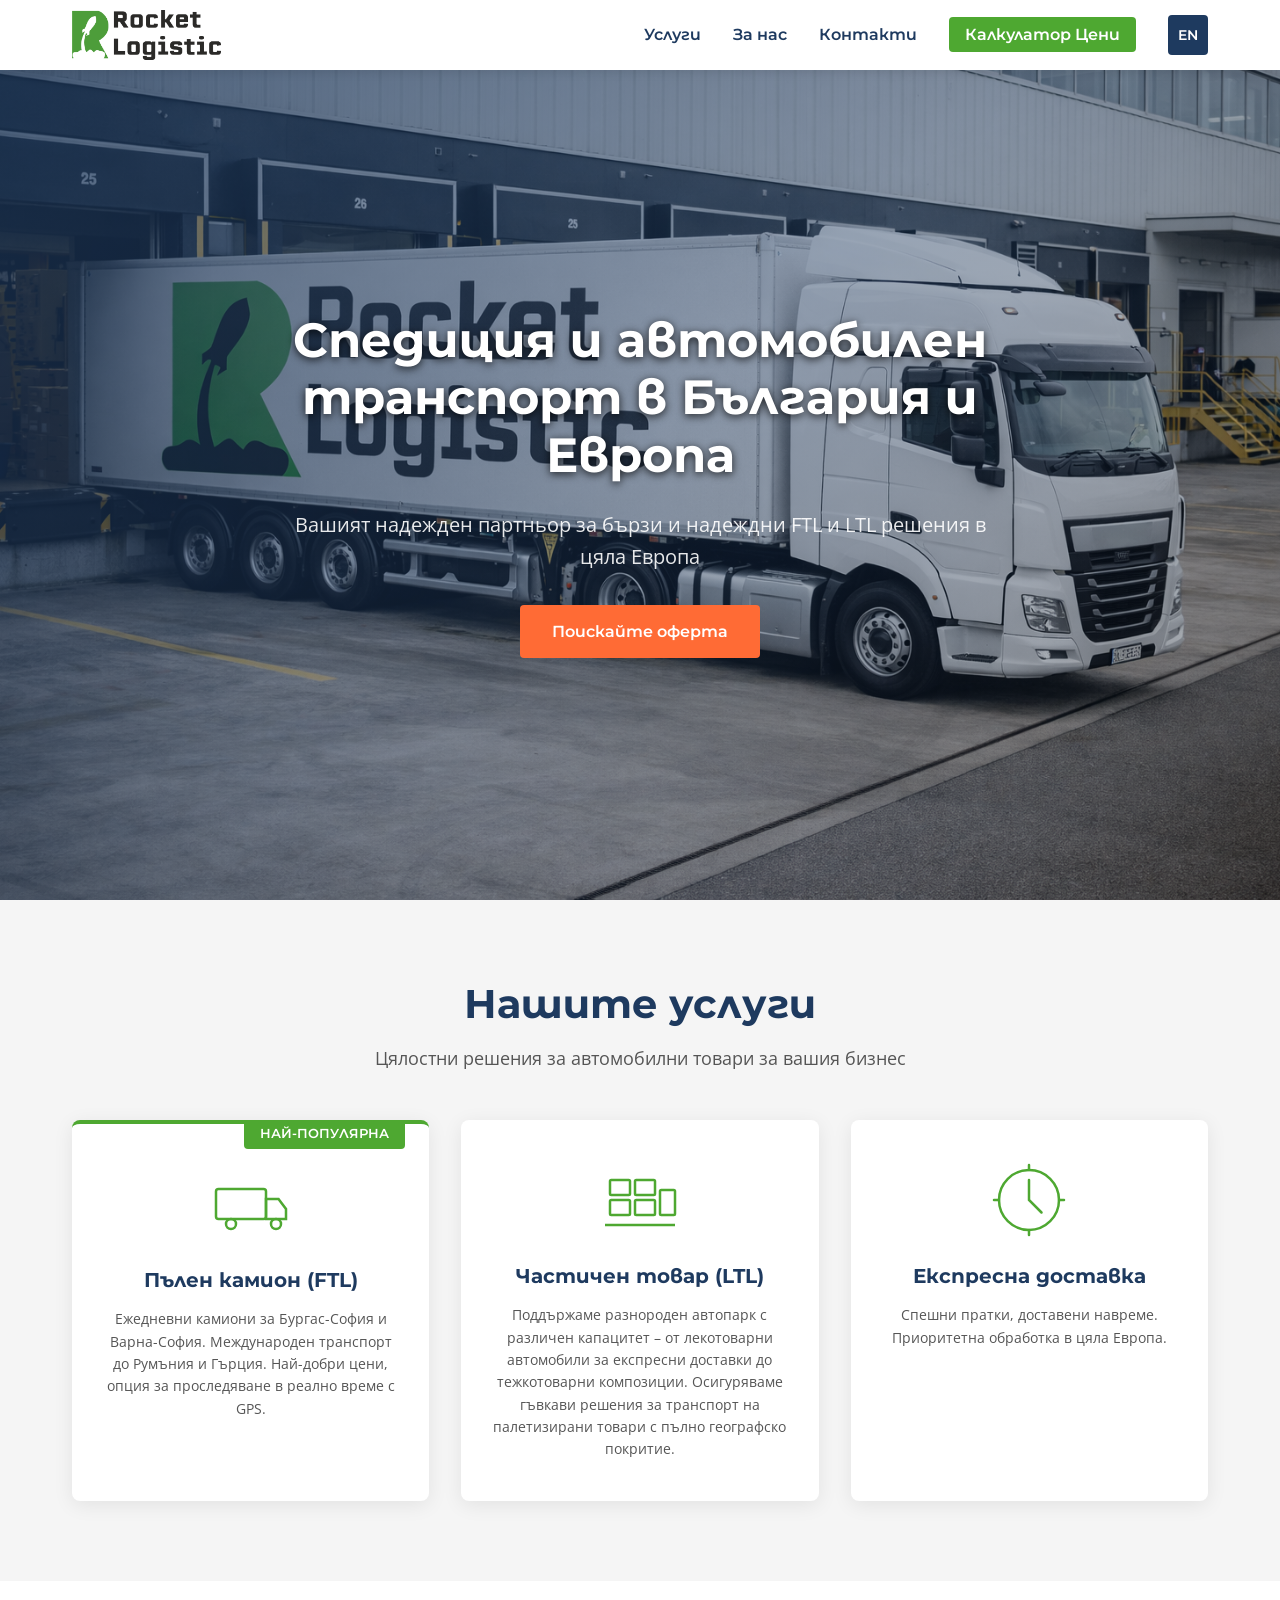
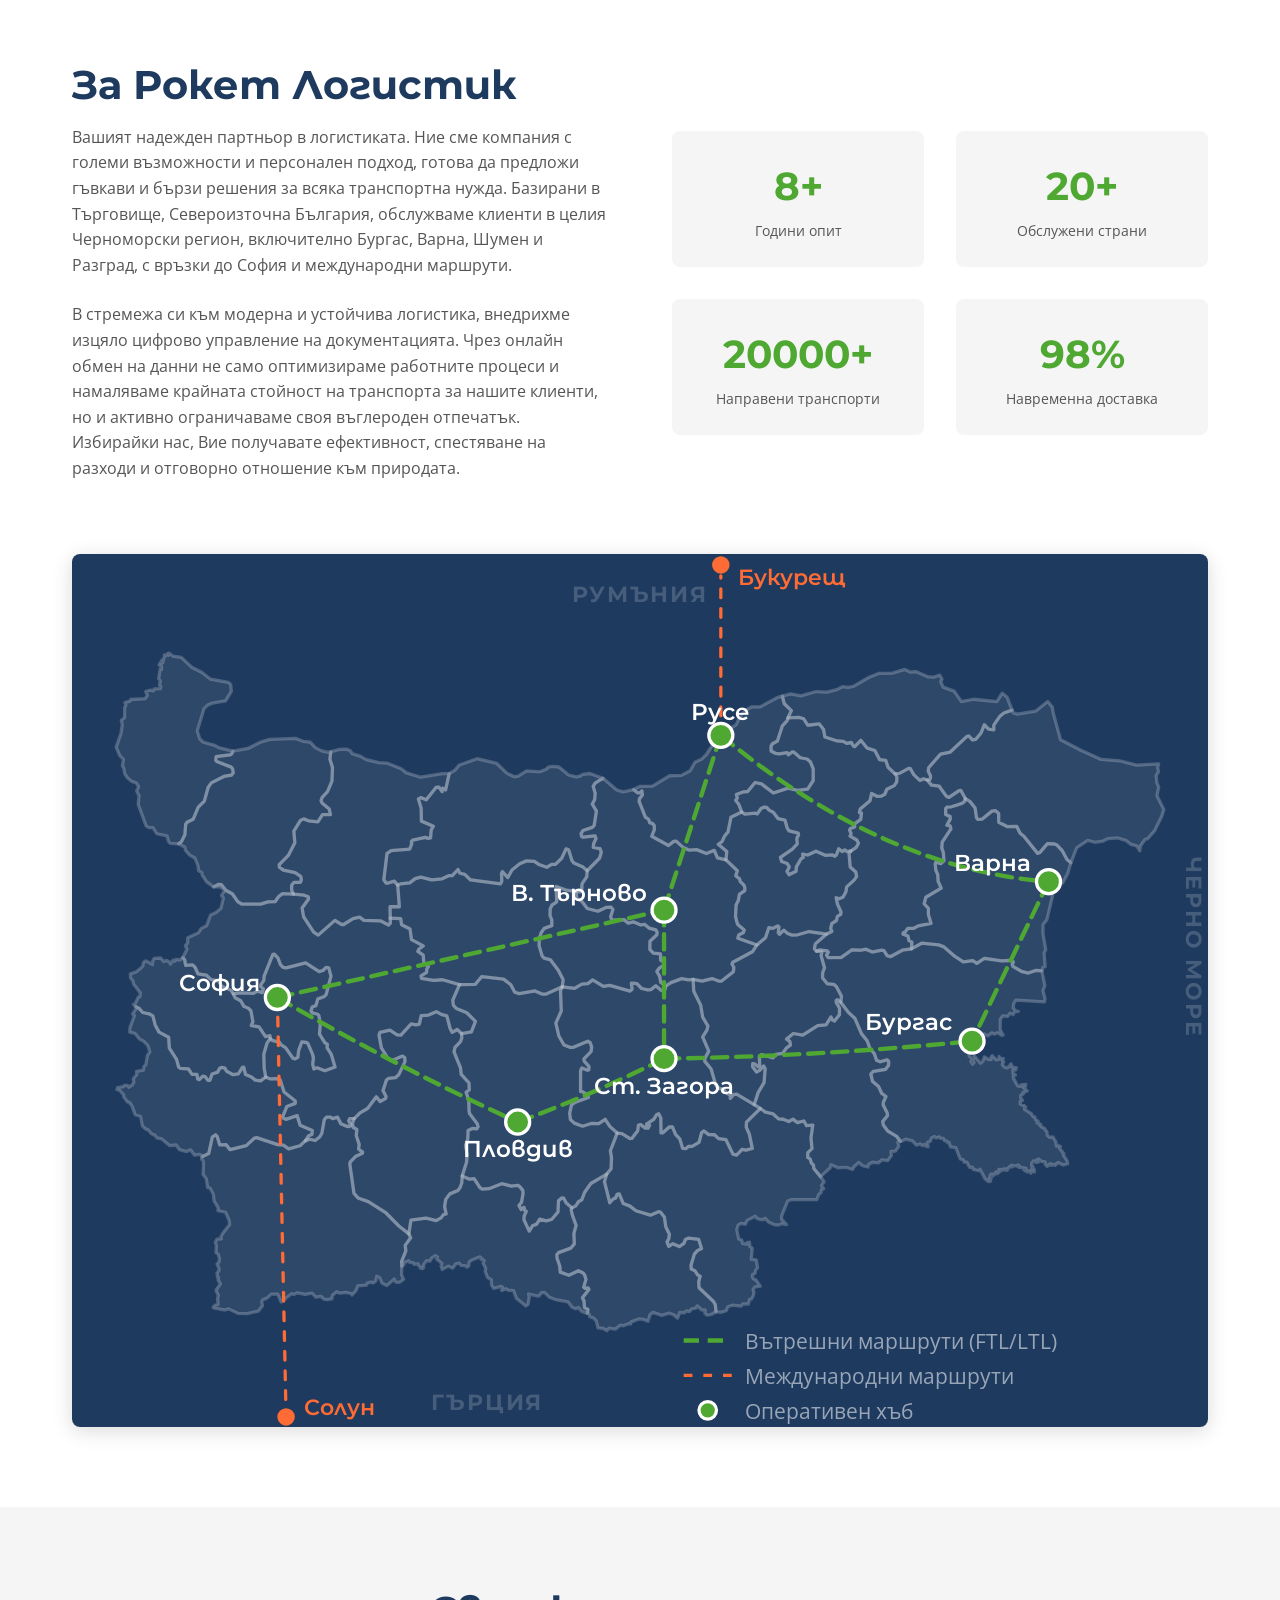
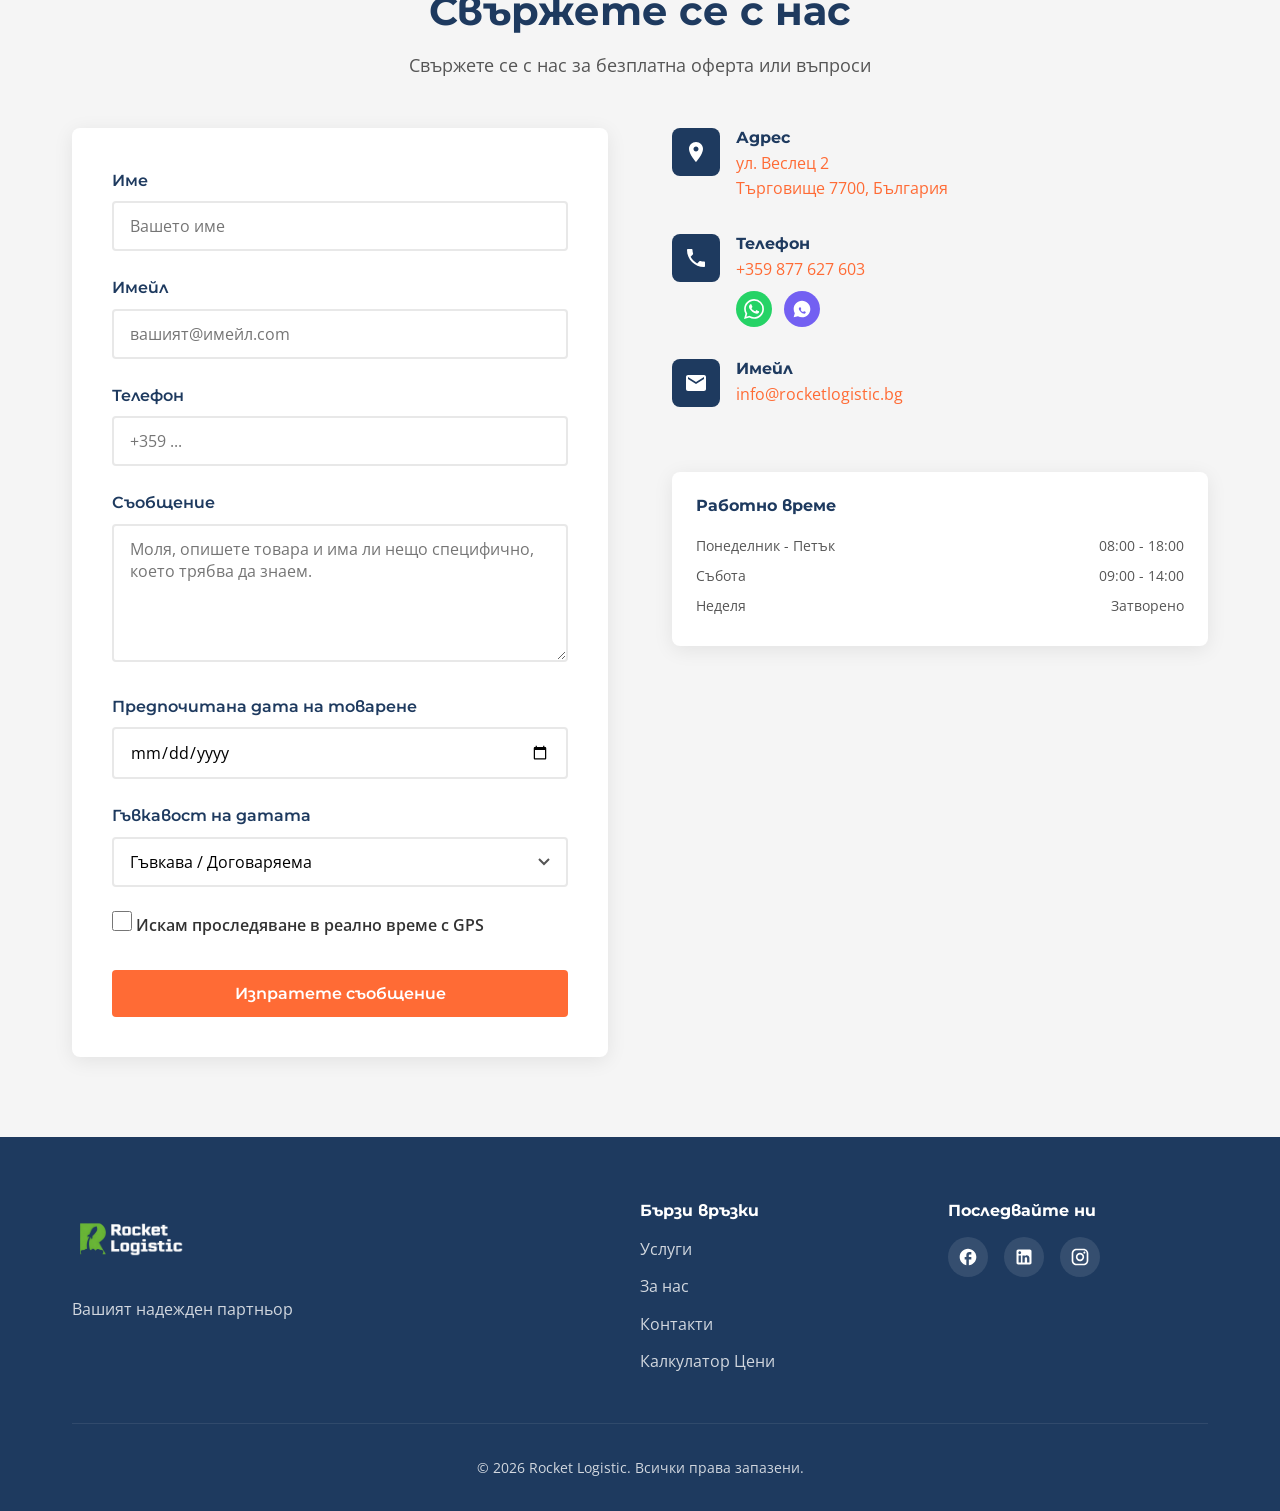
==== commit 5132b7b3: "Update calculator backend, frontend styles, and UI across the project Add enhanced calculator backen" ====
--- a/bg/index.html
+++ b/bg/index.html
@@ -98,13 +98,13 @@
                         <a href="#contact" class="nav__link">Контакти</a>
                     </li>
                     <li class="nav__item">
-                        <a href="../calculator/frontend/bg/index.html" class="nav__link">Калкулатор Цени</a>
+                        <a href="/calculator/bg/" class="nav__link nav__link--calculator">Калкулатор Цени</a>
                     </li>
                 </ul>
             </div>
 
             <div class="nav__actions">
-                <a href="../index.html" class="lang-toggle" id="lang-toggle" aria-label="Switch to English">
+                <a href="/" class="lang-toggle" id="lang-toggle" aria-label="Switch to English">
                     <span class="lang-toggle__text">EN</span>
                 </a>
                 <button class="nav__toggle" id="nav-toggle" aria-label="Меню">
@@ -122,7 +122,7 @@
             <div class="hero__background"></div>
             <div class="hero__content container">
                 <h1 class="hero__title">
-                    Спедиция и Автомобилен Транспорт в България
+                    Спедиция и автомобилен транспорт в България и Европа
                 </h1>
                 <p class="hero__subtitle">
                     Вашият надежден партньор за бързи и надеждни FTL и LTL решения в цяла Европа
@@ -474,7 +474,7 @@
                         <li><a href="#services">Услуги</a></li>
                         <li><a href="#about">За нас</a></li>
                         <li><a href="#contact">Контакти</a></li>
-                        <li><a href="../calculator/frontend/bg/index.html">Калкулатор Цени</a></li>
+                        <li><a href="/calculator/bg/">Калкулатор Цени</a></li>
                     </ul>
                 </div>
 
--- a/css/style.css
+++ b/css/style.css
@@ -166,7 +166,7 @@
 .nav {
     display: flex;
     align-items: center;
-    justify-content: space-between;
+    gap: 2rem;
     height: 100%;
 }
 
@@ -179,6 +179,10 @@
     height: 50px;
     width: auto;
     object-fit: contain;
+}
+
+.nav__menu {
+    margin-left: auto;
 }
 
 .nav__list {
@@ -207,6 +211,37 @@
 
 .nav__link:hover::after {
     width: 100%;
+}
+
+@keyframes heartbeat {
+    0% {
+        box-shadow: 0 0 0 0 var(--color-brand-green);
+        transform: scale(1);
+    }
+    50% {
+        box-shadow: 0 0 0 7px transparent;
+        transform: scale(1.05);
+    }
+    100% {
+        box-shadow: 0 0 0 0 transparent;
+        transform: scale(1);
+    }
+}
+
+.nav__link--calculator {
+    background-color: var(--color-brand-green);
+    color: var(--color-white) !important;
+    padding: 0.5rem 1rem !important;
+    border-radius: 4px;
+    animation: heartbeat 1.5s ease-in-out infinite;
+}
+
+.nav__link--calculator::after {
+    display: none;
+}
+
+.nav__link--calculator:hover {
+    background-color: var(--color-brand-green-dark);
 }
 
 .nav__actions {
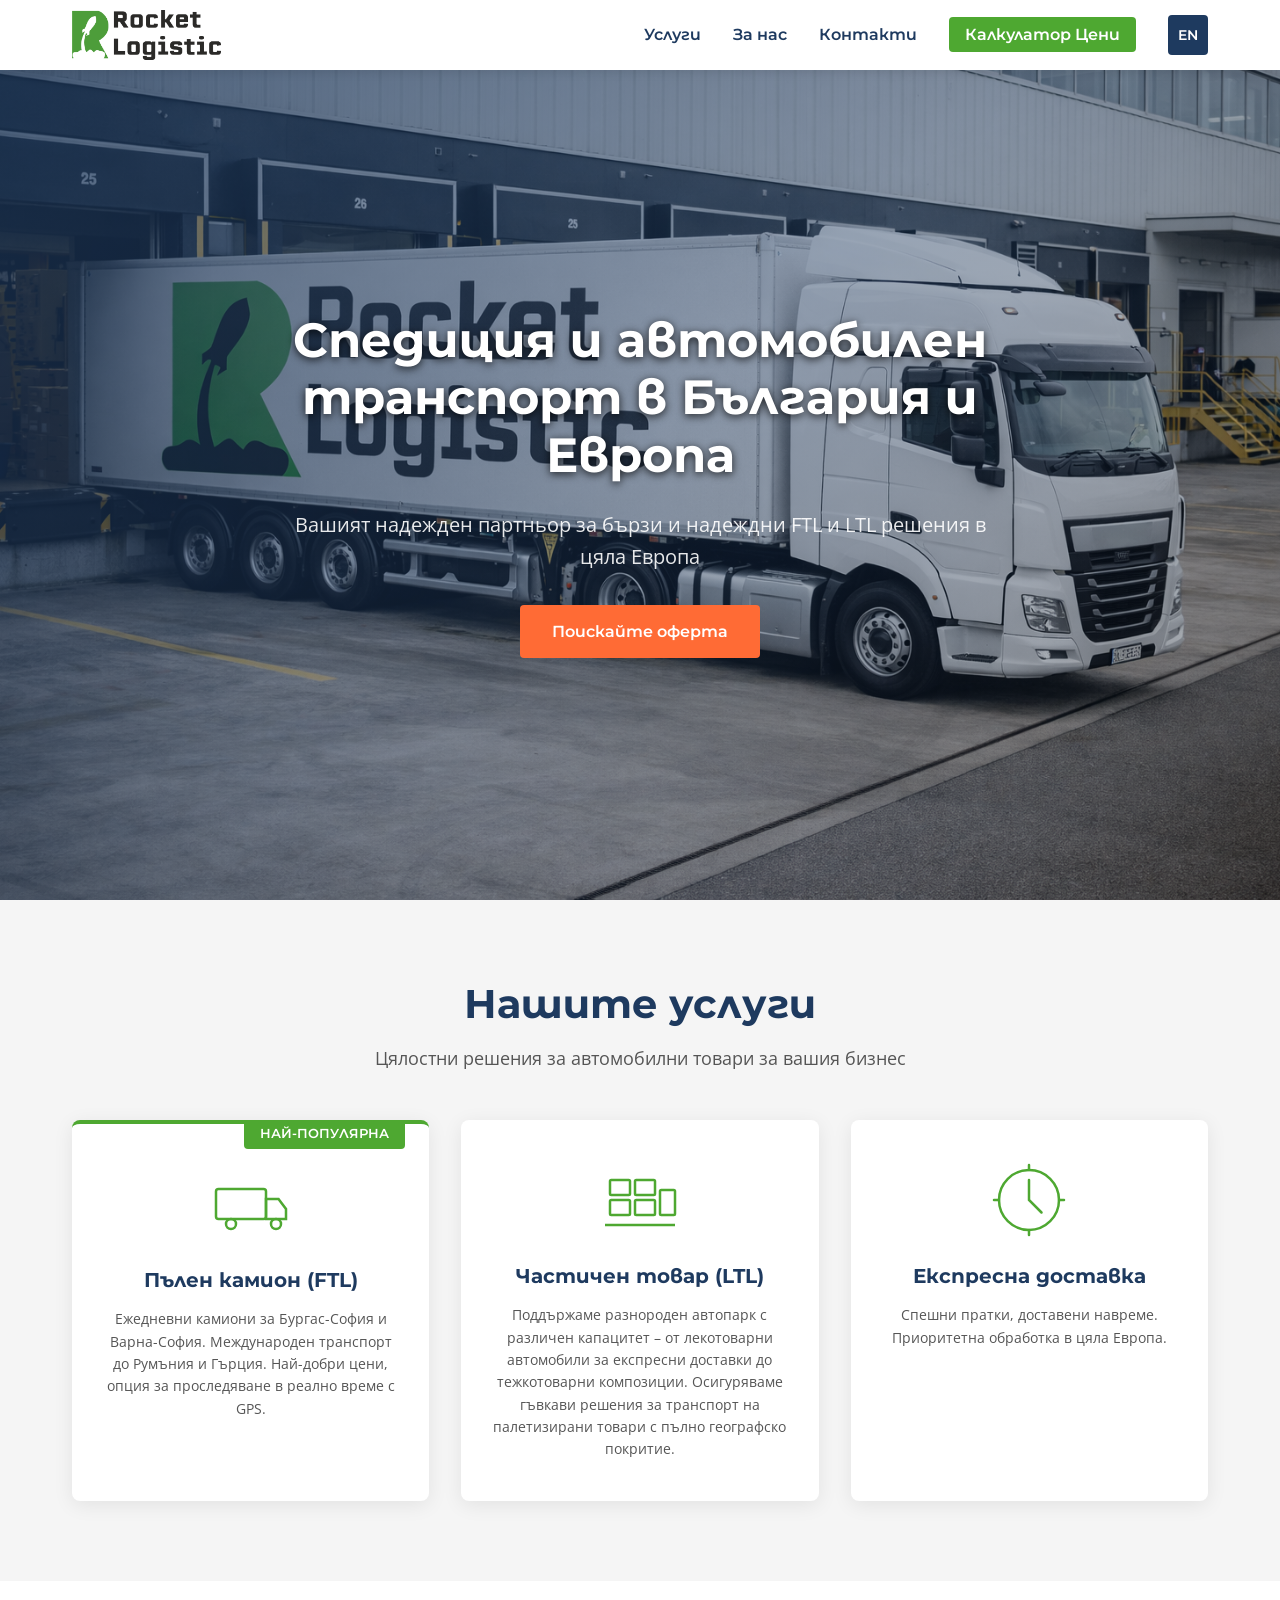
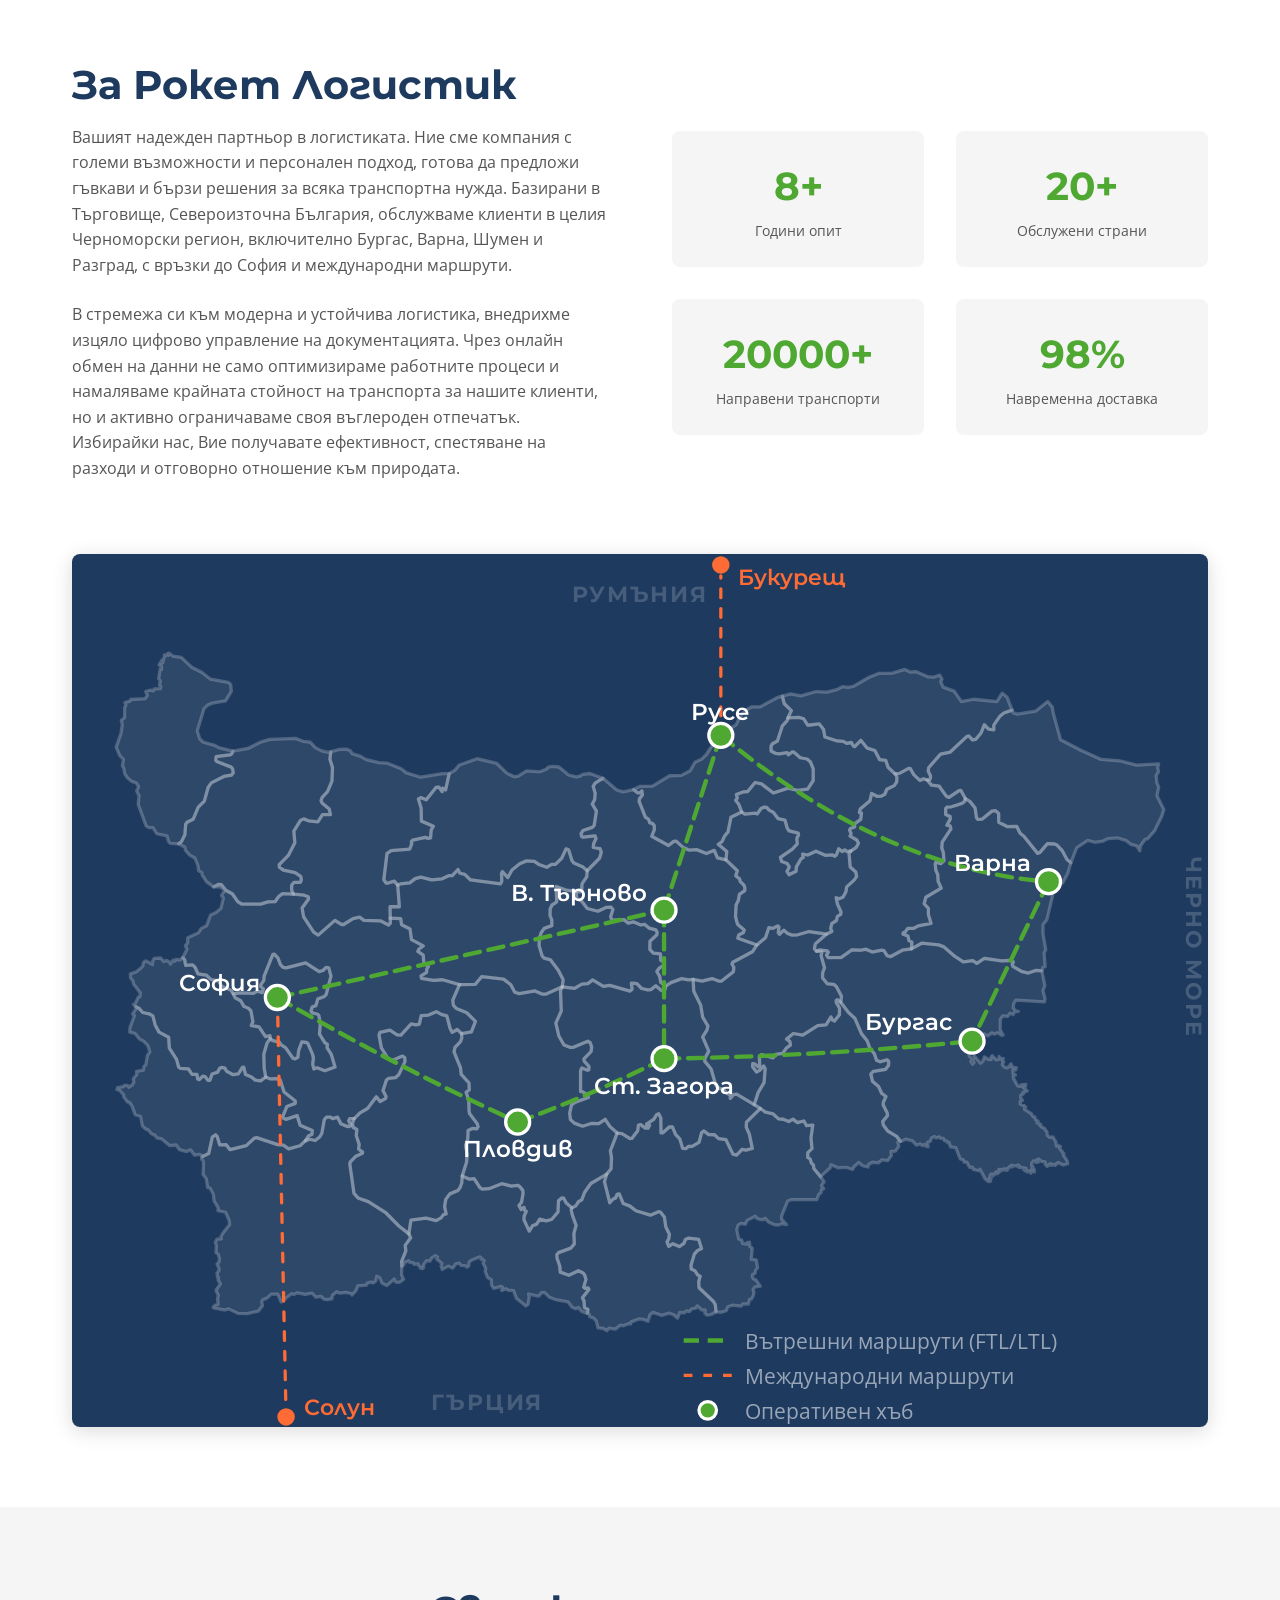
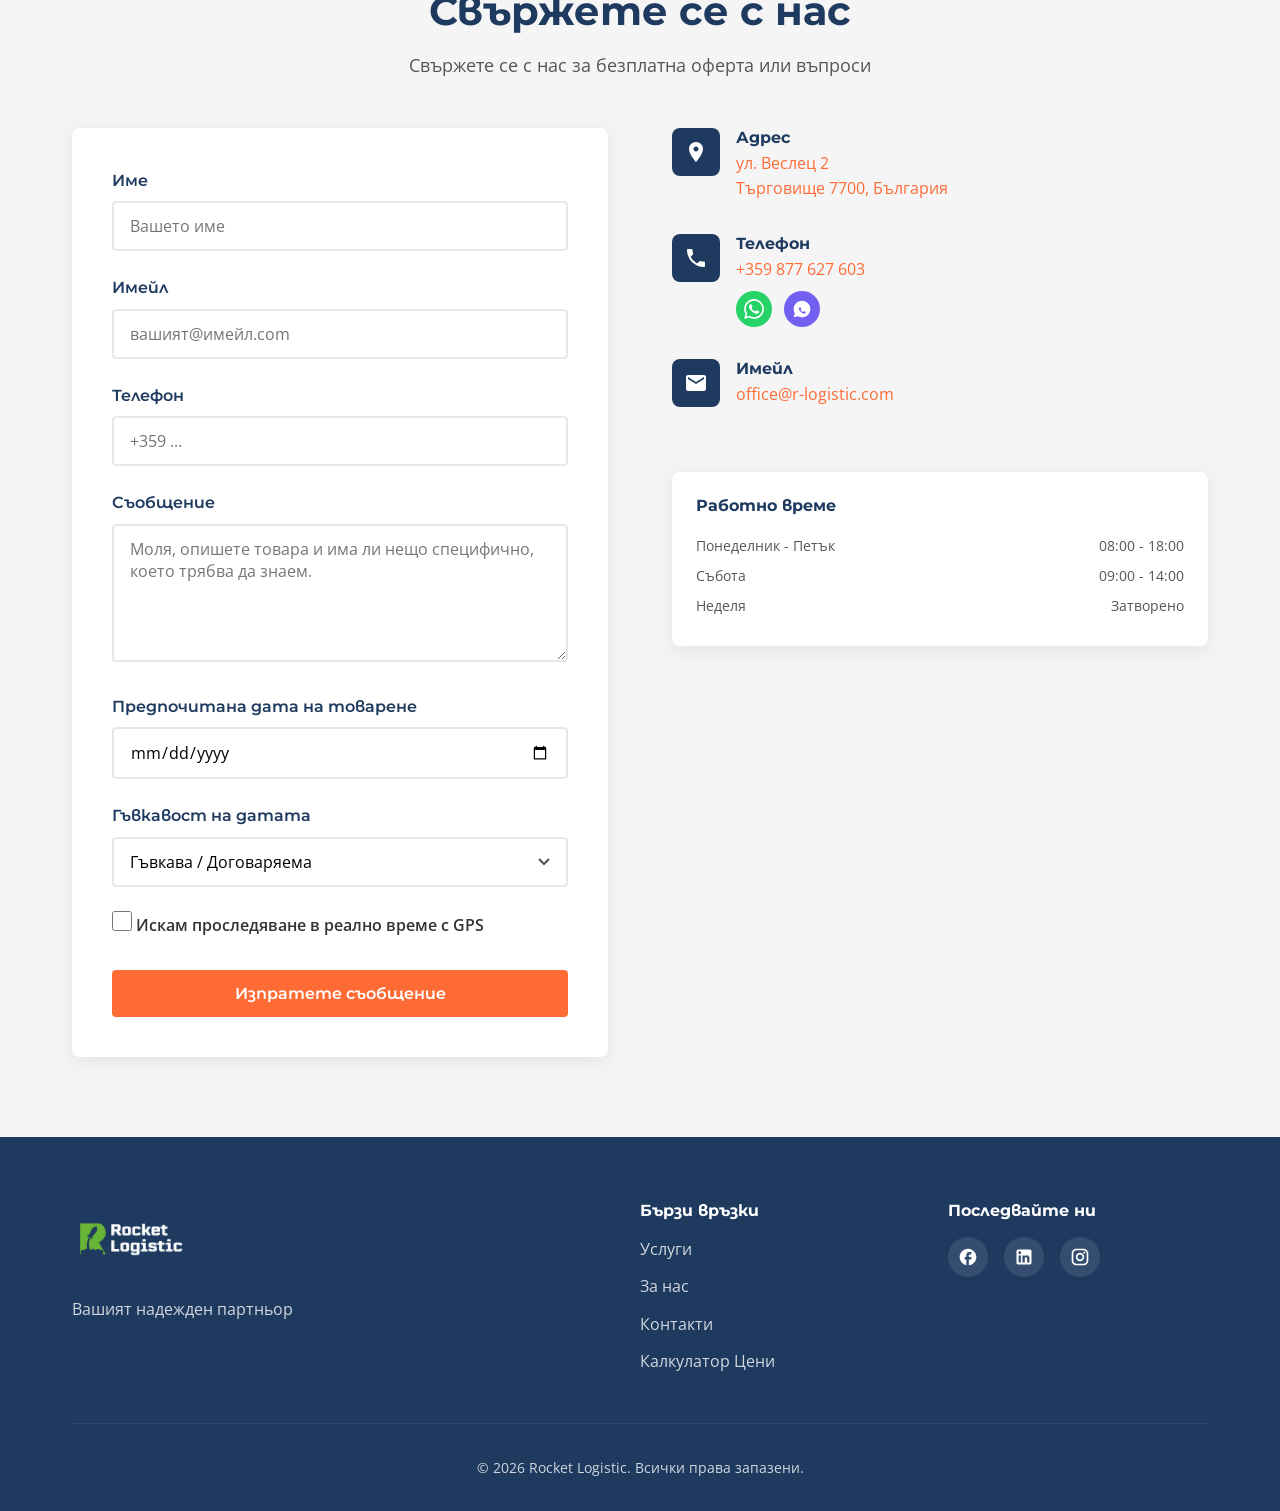
==== commit 009bb0cf: "Change company email from info@rocketlogistic.bg to office@r-logistic.com Co-Authored-By: Claude Opu" ====
--- a/bg/index.html
+++ b/bg/index.html
@@ -49,7 +49,7 @@
             "longitude": "26.5756"
         },
         "telephone": "+359877627603",
-        "email": "info@rocketlogistic.bg",
+        "email": "office@r-logistic.com",
         "openingHoursSpecification": [
             {
                 "@type": "OpeningHoursSpecification",
@@ -432,7 +432,7 @@
                             </div>
                             <div>
                                 <h4>Имейл</h4>
-                                <p><a href="mailto:info@rocketlogistic.bg">info@rocketlogistic.bg</a></p>
+                                <p><a href="mailto:office@r-logistic.com">office@r-logistic.com</a></p>
                             </div>
                         </div>
 
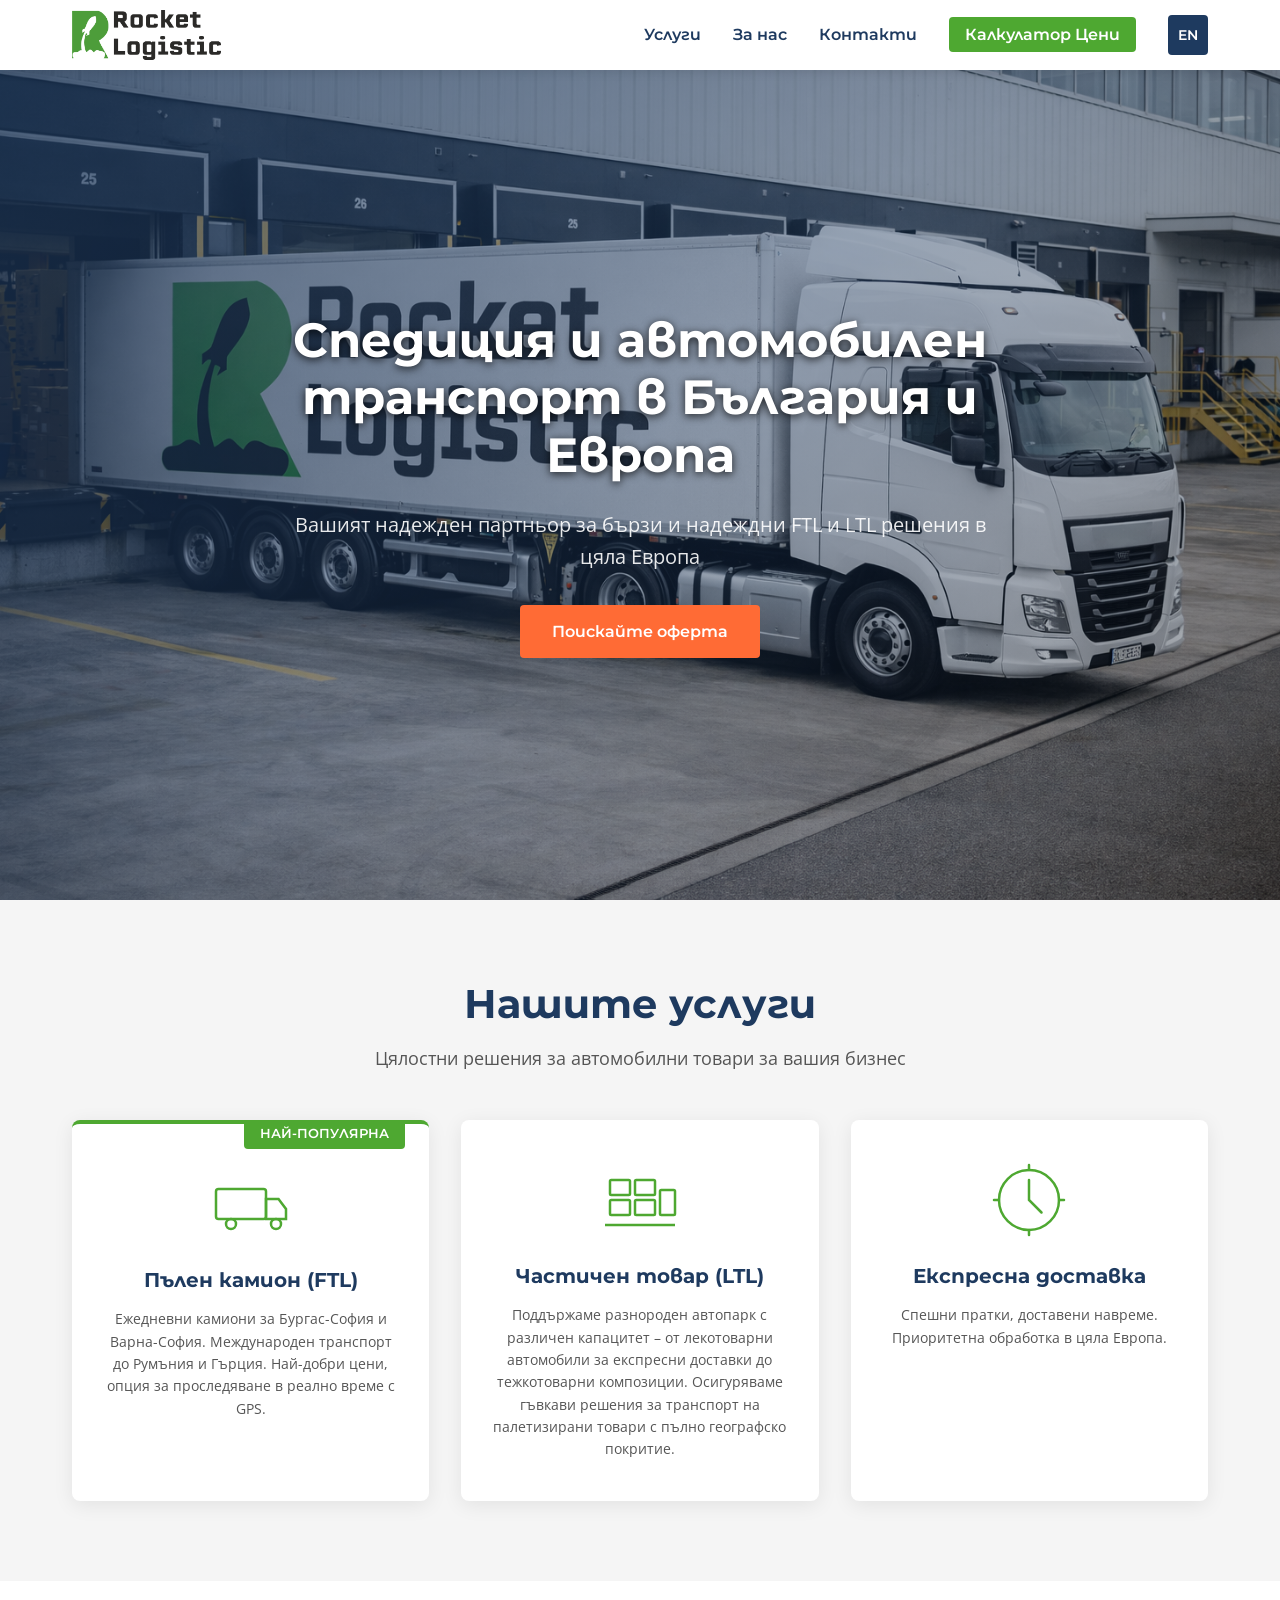
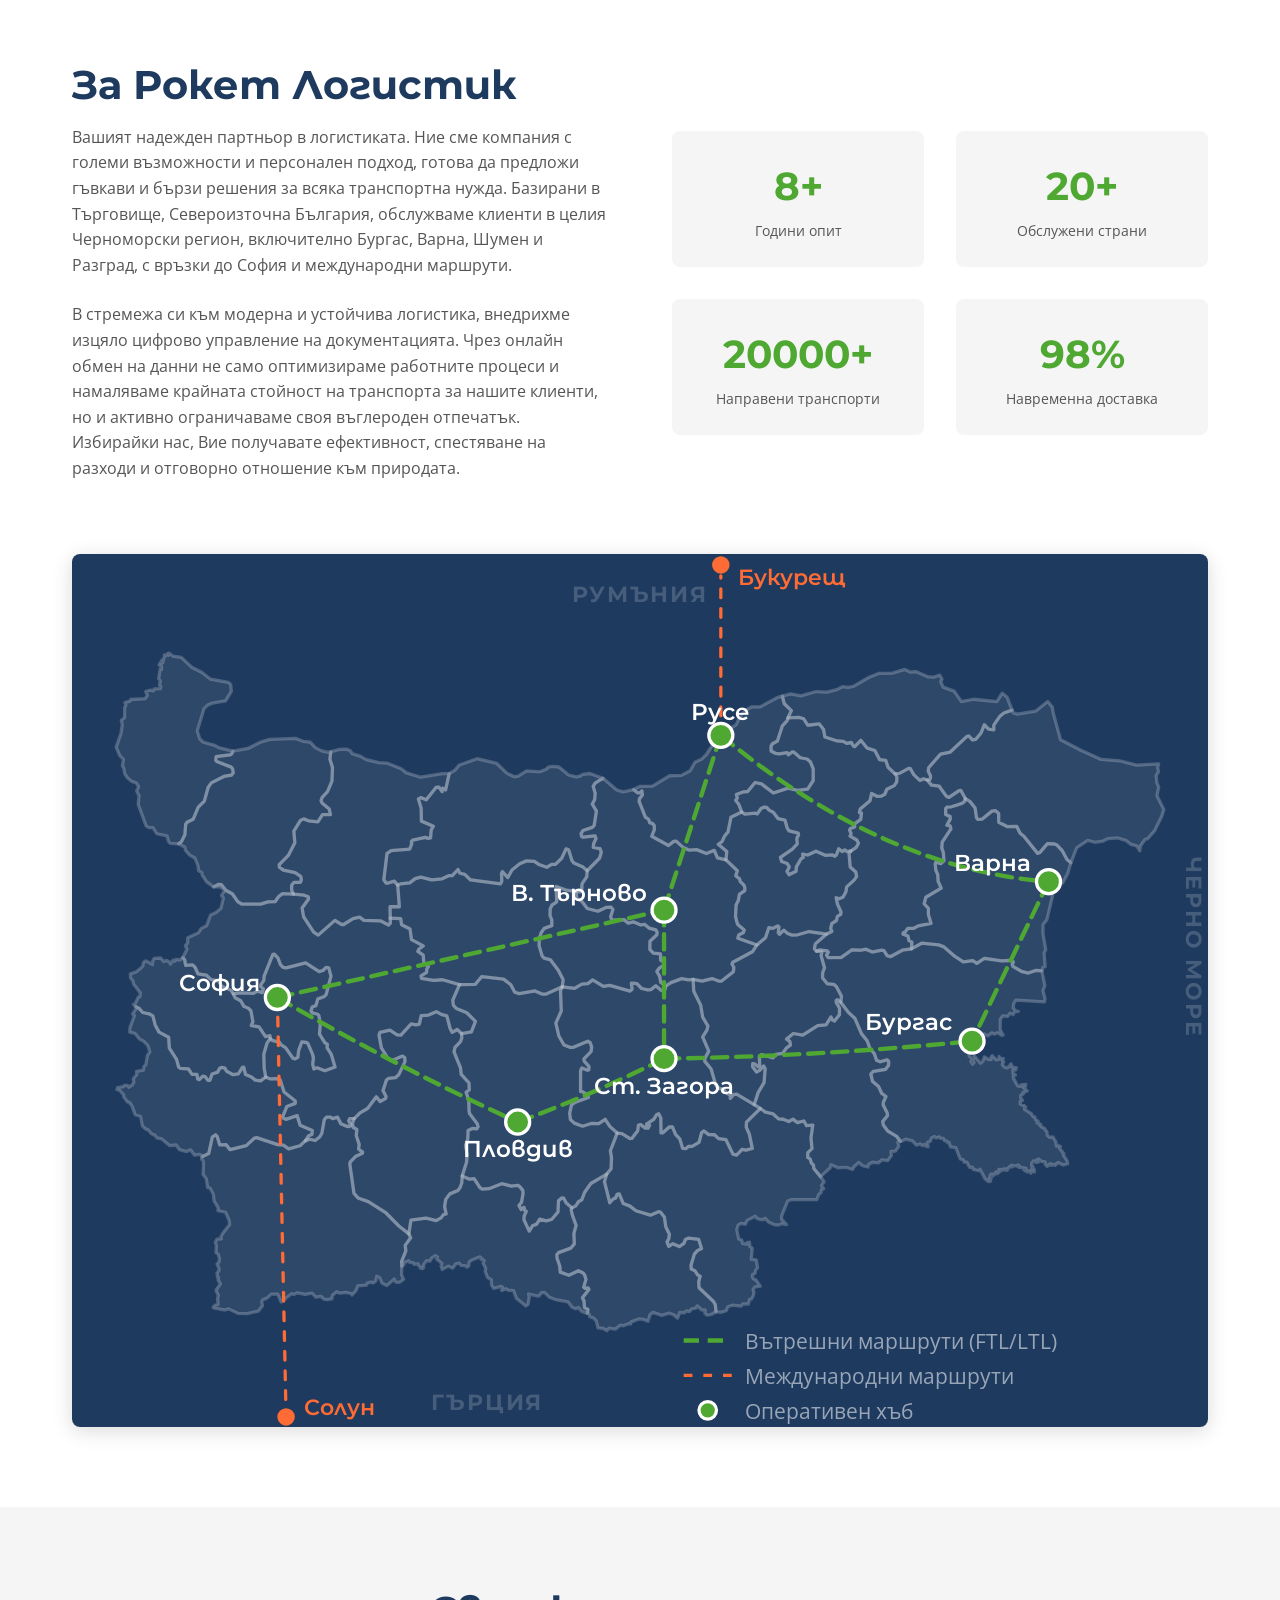
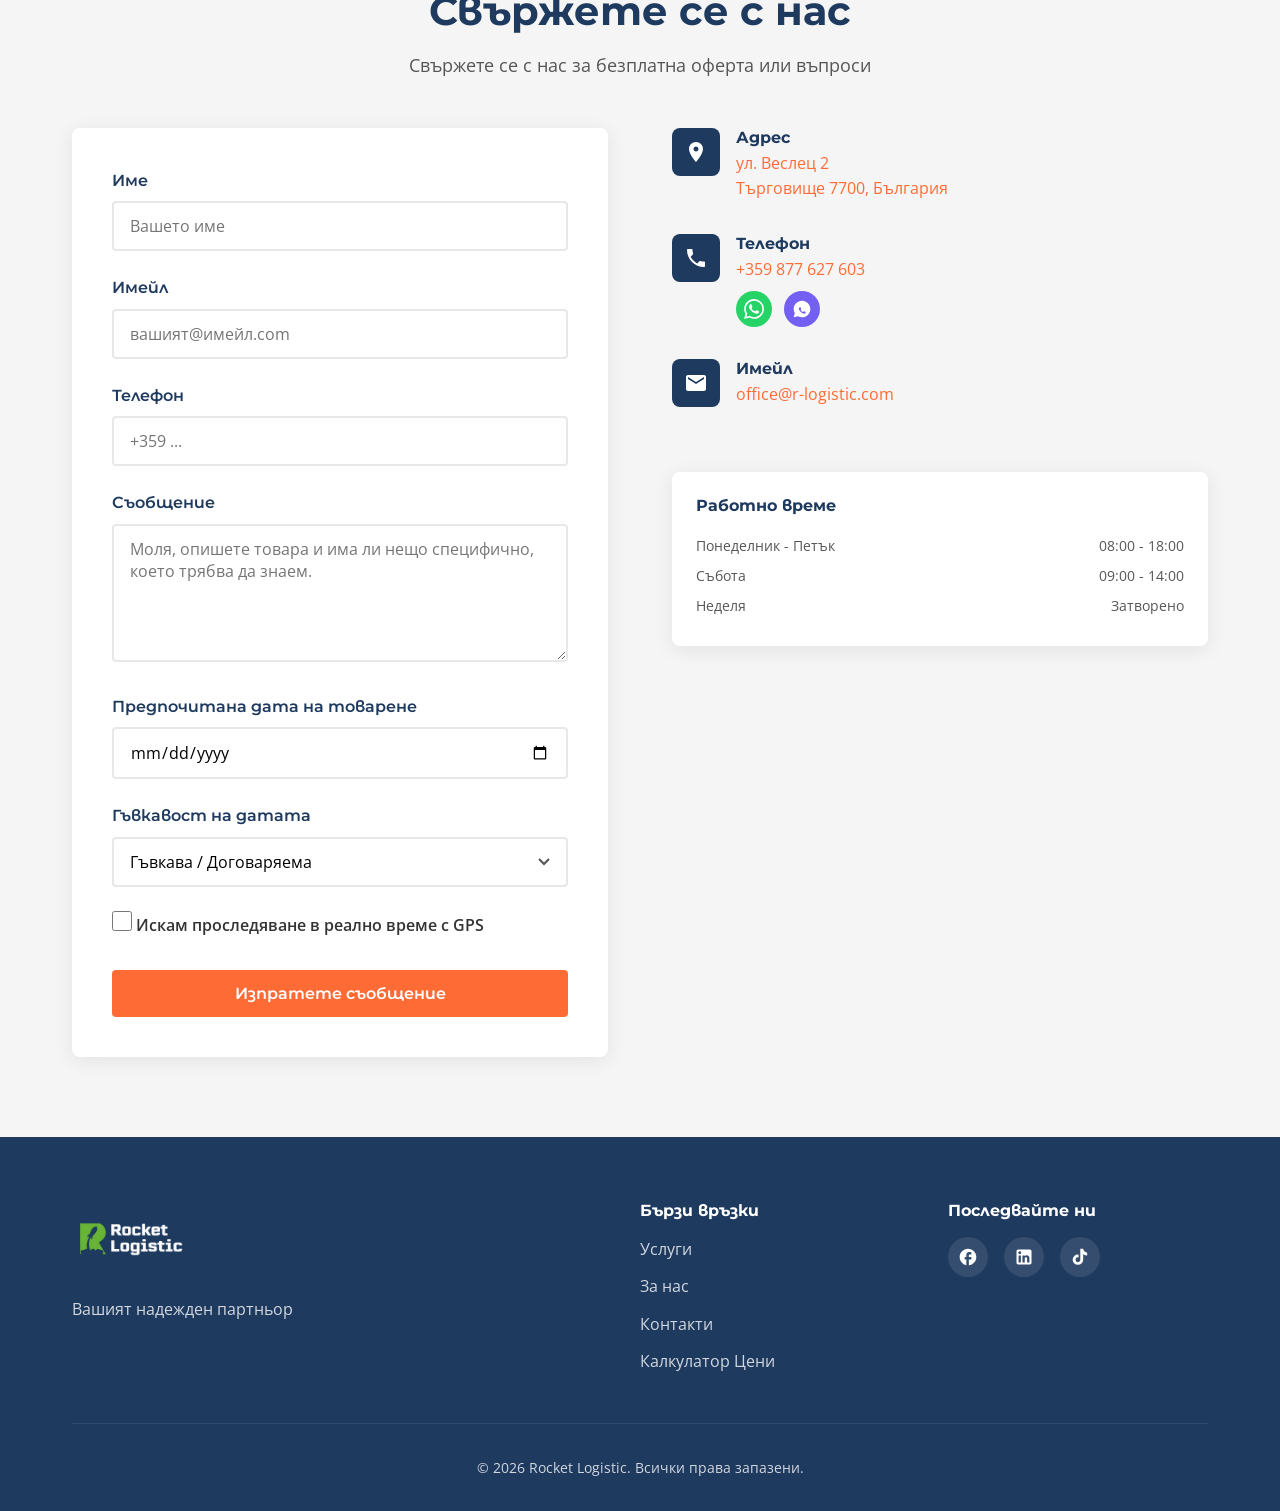
==== commit 6445620c: "Update footer social links: add Facebook, LinkedIn URLs, replace Instagram with TikTok Co-Authored-B" ====
--- a/bg/index.html
+++ b/bg/index.html
@@ -6,16 +6,16 @@
     <meta name="description" content="FTL и LTL спедиция от Търговище, България. Ежедневни маршрути Бургас-София, Варна-София. Международен транспорт до Румъния и Гърция. Поискайте безплатна оферта.">
     <title>Rocket Logistic | Спедиция България - FTL и LTL Транспорт</title>
     <link rel="canonical" href="https://rocketlogistic.bg/bg/">
-    <link rel="alternate" hreflang="en" href="https://rocketlogistic.bg/">
+    <link rel="alternate" hreflang="en" href="https://rocketlogistic.bg/en/">
     <link rel="alternate" hreflang="bg" href="https://rocketlogistic.bg/bg/">
-    <link rel="alternate" hreflang="x-default" href="https://rocketlogistic.bg/">
+    <link rel="alternate" hreflang="x-default" href="https://rocketlogistic.bg/bg/">
 
     <!-- Open Graph -->
     <meta property="og:type" content="website">
     <meta property="og:title" content="Rocket Logistic | Спедиция България - FTL и LTL Транспорт">
     <meta property="og:description" content="Ежедневни FTL маршрути Бургас-София, Варна-София. Международен автомобилен транспорт до Румъния и Гърция. LTL палетизирани товари в цяла Европа.">
     <meta property="og:url" content="https://rocketlogistic.bg/bg/">
-    <meta property="og:image" content="https://rocketlogistic.bg/assets/images/Truck with Rocket logistic logo.png">
+    <meta property="og:image" content="https://rocketlogistic.bg/assets/images/truck-rocket-logistic.png">
     <meta property="og:locale" content="bg_BG">
     <meta property="og:locale:alternate" content="en_GB">
     <meta property="og:site_name" content="Rocket Logistic">
@@ -24,7 +24,7 @@
     <meta name="twitter:card" content="summary_large_image">
     <meta name="twitter:title" content="Rocket Logistic | Спедиция България">
     <meta name="twitter:description" content="Ежедневни FTL маршрути Бургас-София, Варна-София. Международен транспорт до Румъния и Гърция.">
-    <meta name="twitter:image" content="https://rocketlogistic.bg/assets/images/Truck with Rocket logistic logo.png">
+    <meta name="twitter:image" content="https://rocketlogistic.bg/assets/images/truck-rocket-logistic.png">
 
     <!-- Structured Data -->
     <script type="application/ld+json">
@@ -34,7 +34,7 @@
         "name": "Rocket Logistic",
         "url": "https://rocketlogistic.bg",
         "logo": "https://rocketlogistic.bg/assets/logo3.png",
-        "image": "https://rocketlogistic.bg/assets/images/Truck with Rocket logistic logo.png",
+        "image": "https://rocketlogistic.bg/assets/images/truck-rocket-logistic.png",
         "description": "Спедиторска и транспортна фирма в Търговище, България. FTL, LTL и експресни доставки в цяла Европа.",
         "address": {
             "@type": "PostalAddress",
@@ -76,7 +76,7 @@
     <link href="https://fonts.googleapis.com/css2?family=Montserrat:wght@400;600;700&family=Open+Sans:wght@400;600&display=swap" rel="stylesheet">
     <link rel="stylesheet" href="../css/style.css">
     <link rel="icon" type="image/png" href="../assets/emblem.png">
-    <link rel="preload" as="image" href="../assets/images/Truck with Rocket logistic logo.png">
+    <link rel="preload" as="image" href="../assets/images/truck-rocket-logistic.png">
 </head>
 <body>
     <!-- Header / Navigation -->
@@ -104,7 +104,7 @@
             </div>
 
             <div class="nav__actions">
-                <a href="/" class="lang-toggle" id="lang-toggle" aria-label="Switch to English">
+                <a href="/en/" class="lang-toggle" id="lang-toggle" aria-label="Switch to English">
                     <span class="lang-toggle__text">EN</span>
                 </a>
                 <button class="nav__toggle" id="nav-toggle" aria-label="Меню">
@@ -463,7 +463,7 @@
             <div class="footer__grid">
                 <div class="footer__brand">
                     <div class="footer__logo">
-                        <img src="../assets/R logo with white letters.png" alt="Rocket Logistic" class="footer__logo-img" width="240" height="80">
+                        <img src="../assets/rocket-logo-white.png" alt="Rocket Logistic" class="footer__logo-img" width="240" height="80">
                     </div>
                     <p class="footer__tagline">Вашият надежден партньор</p>
                 </div>
@@ -481,19 +481,19 @@
                 <div class="footer__social">
                     <h4>Последвайте ни</h4>
                     <div class="social-links">
-                        <a href="#" class="social-link" aria-label="Facebook">
+                        <a href="https://www.facebook.com/rocketlogistic/" class="social-link" aria-label="Facebook" target="_blank" rel="noopener noreferrer">
                             <svg viewBox="0 0 24 24" fill="currentColor">
                                 <path d="M22 12C22 6.48 17.52 2 12 2C6.48 2 2 6.48 2 12C2 16.84 5.44 20.87 10 21.8V15H8V12H10V9.5C10 7.57 11.57 6 13.5 6H16V9H14C13.45 9 13 9.45 13 10V12H16V15H13V21.95C18.05 21.45 22 17.19 22 12Z"/>
                             </svg>
                         </a>
-                        <a href="#" class="social-link" aria-label="LinkedIn">
+                        <a href="https://www.linkedin.com/company/rocket-logistic/" class="social-link" aria-label="LinkedIn" target="_blank" rel="noopener noreferrer">
                             <svg viewBox="0 0 24 24" fill="currentColor">
                                 <path d="M19 3C19.5304 3 20.0391 3.21071 20.4142 3.58579C20.7893 3.96086 21 4.46957 21 5V19C21 19.5304 20.7893 20.0391 20.4142 20.4142C20.0391 20.7893 19.5304 21 19 21H5C4.46957 21 3.96086 20.7893 3.58579 20.4142C3.21071 20.0391 3 19.5304 3 19V5C3 4.46957 3.21071 3.96086 3.58579 3.58579C3.96086 3.21071 4.46957 3 5 3H19ZM18.5 18.5V13.2C18.5 12.3354 18.1565 11.5062 17.5452 10.8948C16.9338 10.2835 16.1046 9.94 15.24 9.94C14.39 9.94 13.4 10.46 12.92 11.24V10.13H10.13V18.5H12.92V13.57C12.92 12.8 13.54 12.17 14.31 12.17C14.6813 12.17 15.0374 12.3175 15.2999 12.5801C15.5625 12.8426 15.71 13.1987 15.71 13.57V18.5H18.5ZM6.88 8.56C7.32556 8.56 7.75288 8.383 8.06794 8.06794C8.383 7.75288 8.56 7.32556 8.56 6.88C8.56 5.95 7.81 5.19 6.88 5.19C6.43178 5.19 6.00193 5.36805 5.68499 5.68499C5.36805 6.00193 5.19 6.43178 5.19 6.88C5.19 7.81 5.95 8.56 6.88 8.56ZM8.27 18.5V10.13H5.5V18.5H8.27Z"/>
                             </svg>
                         </a>
-                        <a href="#" class="social-link" aria-label="Instagram">
+                        <a href="https://www.tiktok.com/@rocketlogistic" class="social-link" aria-label="TikTok" target="_blank" rel="noopener noreferrer">
                             <svg viewBox="0 0 24 24" fill="currentColor">
-                                <path d="M7.8 2H16.2C19.4 2 22 4.6 22 7.8V16.2C22 17.7383 21.3889 19.2135 20.3012 20.3012C19.2135 21.3889 17.7383 22 16.2 22H7.8C4.6 22 2 19.4 2 16.2V7.8C2 6.26174 2.61107 4.78649 3.69878 3.69878C4.78649 2.61107 6.26174 2 7.8 2ZM7.6 4C6.64522 4 5.72955 4.37928 5.05442 5.05442C4.37928 5.72955 4 6.64522 4 7.6V16.4C4 18.39 5.61 20 7.6 20H16.4C17.3548 20 18.2705 19.6207 18.9456 18.9456C19.6207 18.2705 20 17.3548 20 16.4V7.6C20 5.61 18.39 4 16.4 4H7.6ZM17.25 5.5C17.5815 5.5 17.8995 5.6317 18.1339 5.86612C18.3683 6.10054 18.5 6.41848 18.5 6.75C18.5 7.08152 18.3683 7.39946 18.1339 7.63388C17.8995 7.8683 17.5815 8 17.25 8C16.9185 8 16.6005 7.8683 16.3661 7.63388C16.1317 7.39946 16 7.08152 16 6.75C16 6.41848 16.1317 6.10054 16.3661 5.86612C16.6005 5.6317 16.9185 5.5 17.25 5.5ZM12 7C13.3261 7 14.5979 7.52678 15.5355 8.46447C16.4732 9.40215 17 10.6739 17 12C17 13.3261 16.4732 14.5979 15.5355 15.5355C14.5979 16.4732 13.3261 17 12 17C10.6739 17 9.40215 16.4732 8.46447 15.5355C7.52678 14.5979 7 13.3261 7 12C7 10.6739 7.52678 9.40215 8.46447 8.46447C9.40215 7.52678 10.6739 7 12 7ZM12 9C11.2044 9 10.4413 9.31607 9.87868 9.87868C9.31607 10.4413 9 11.2044 9 12C9 12.7956 9.31607 13.5587 9.87868 14.1213C10.4413 14.6839 11.2044 15 12 15C12.7956 15 13.5587 14.6839 14.1213 14.1213C14.6839 13.5587 15 12.7956 15 12C15 11.2044 14.6839 10.4413 14.1213 9.87868C13.5587 9.31607 12.7956 9 12 9Z"/>
+                                <path d="M19.59 6.69a4.83 4.83 0 0 1-3.77-4.25V2h-3.45v13.67a2.89 2.89 0 0 1-2.88 2.5 2.89 2.89 0 0 1-2.89-2.89 2.89 2.89 0 0 1 2.89-2.89c.28 0 .54.04.79.1v-3.5a6.37 6.37 0 0 0-.79-.05A6.34 6.34 0 0 0 3.15 15a6.34 6.34 0 0 0 6.34 6.34 6.34 6.34 0 0 0 6.34-6.34V8.71a8.21 8.21 0 0 0 4.76 1.52V6.79a4.85 4.85 0 0 1-1-.1z"/>
                             </svg>
                         </a>
                     </div>
--- a/css/style.css
+++ b/css/style.css
@@ -312,7 +312,7 @@
     left: 0;
     width: 100%;
     height: 100%;
-    background-image: url('../assets/images/Truck with Rocket logistic logo.png');
+    background-image: url('../assets/images/truck-rocket-logistic.png');
     background-size: cover;
     background-position: center;
     background-repeat: no-repeat;
